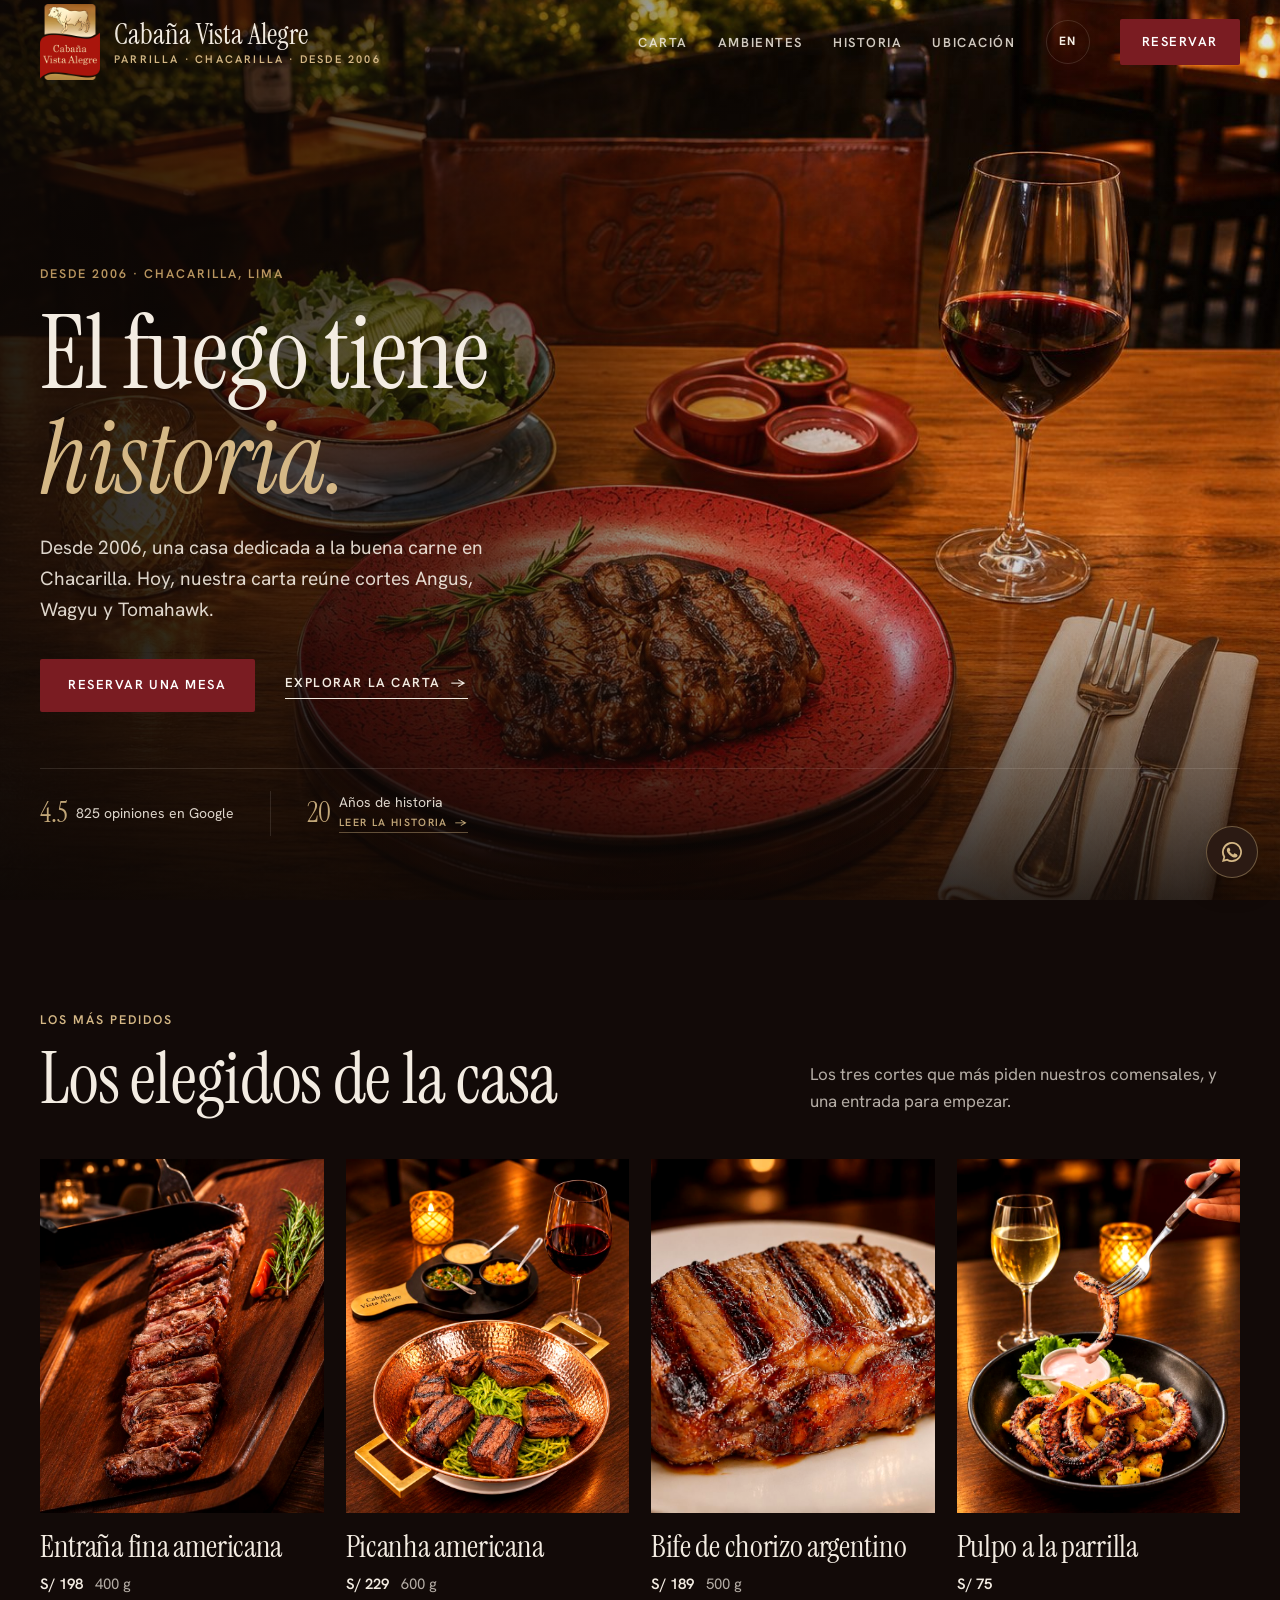
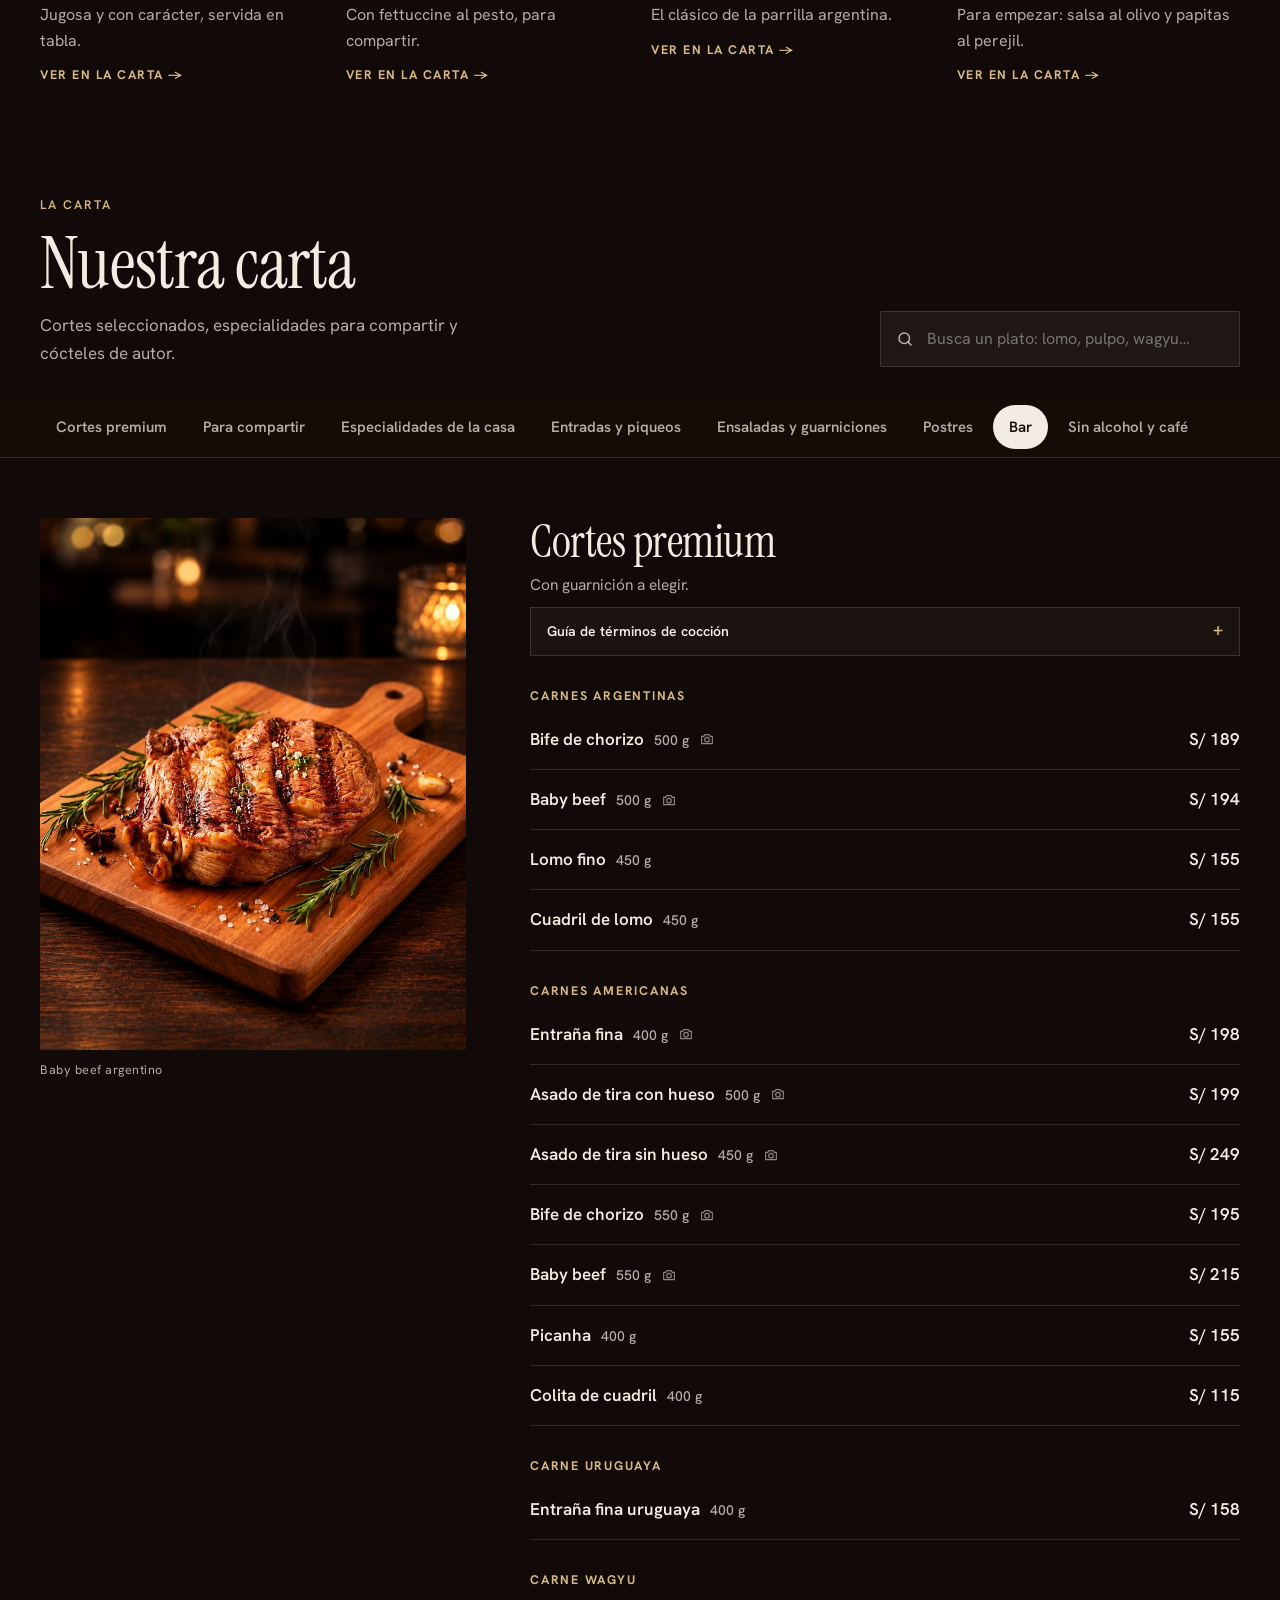
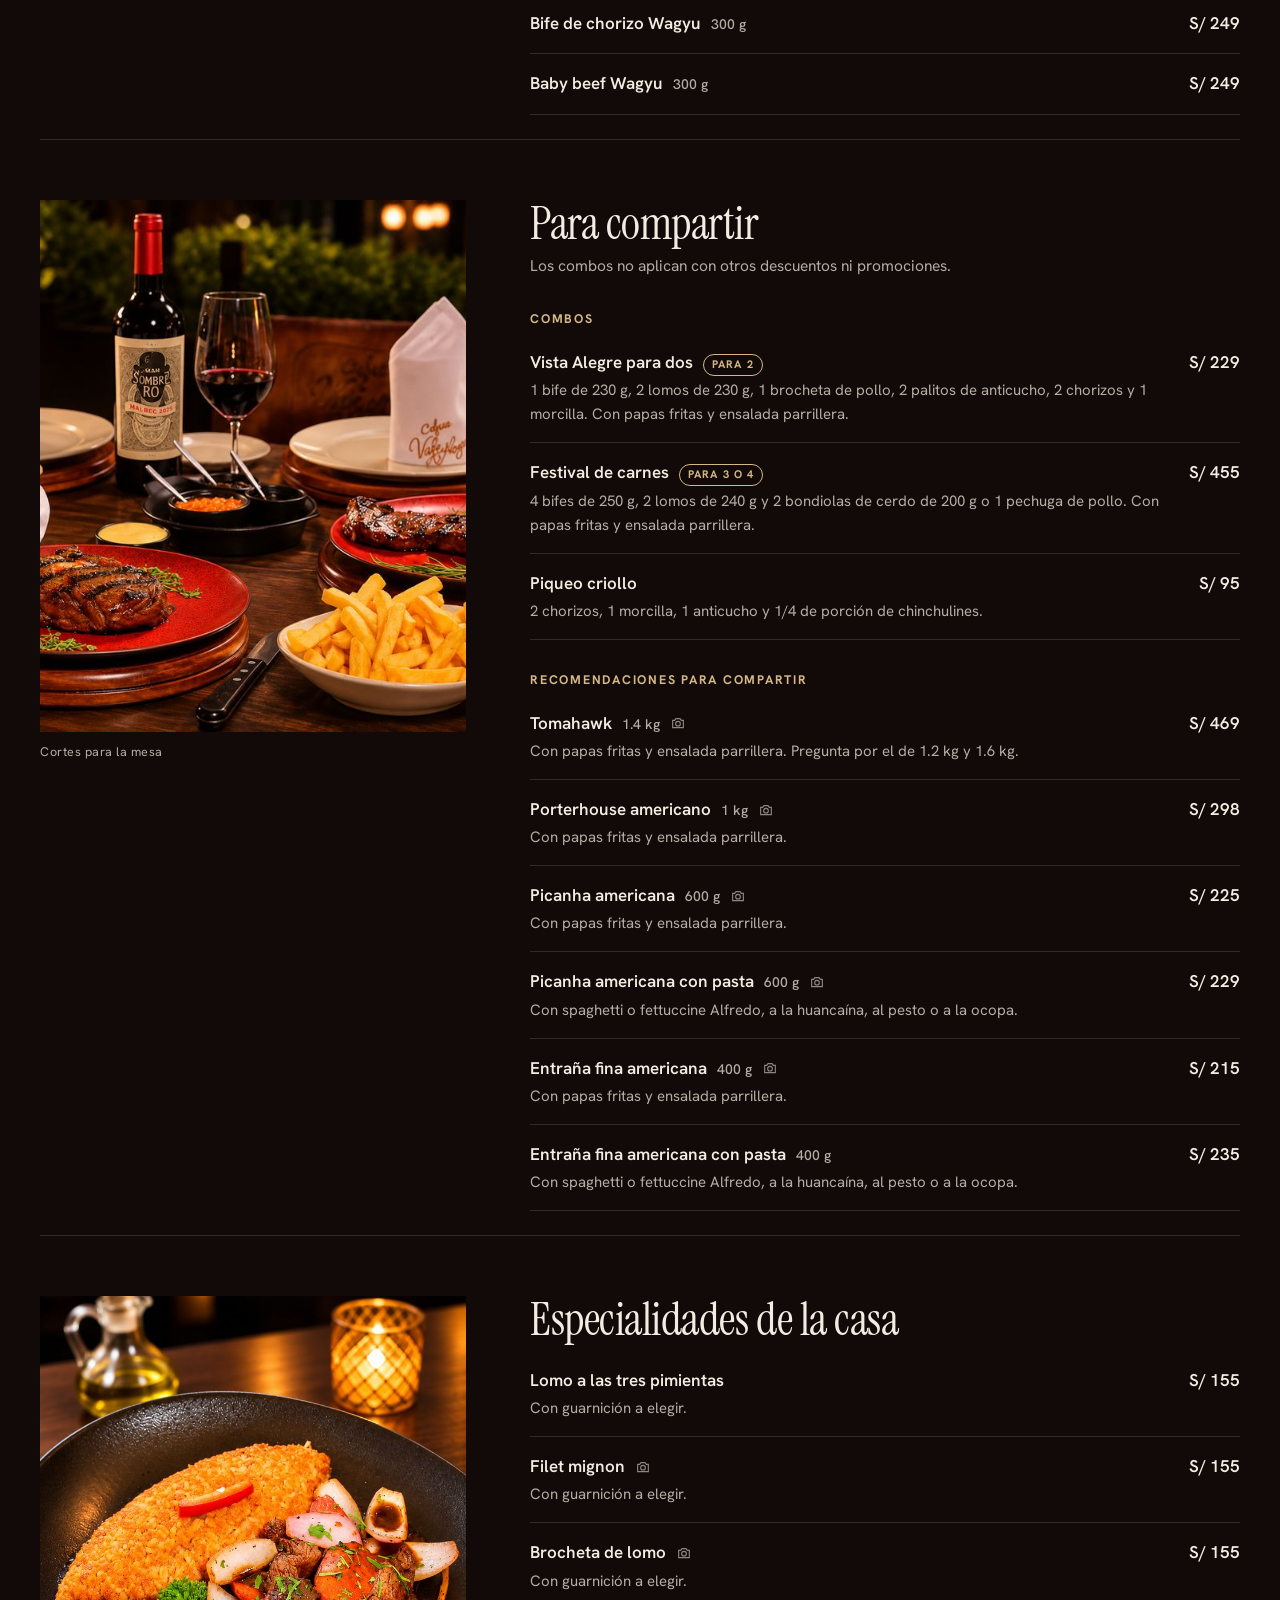
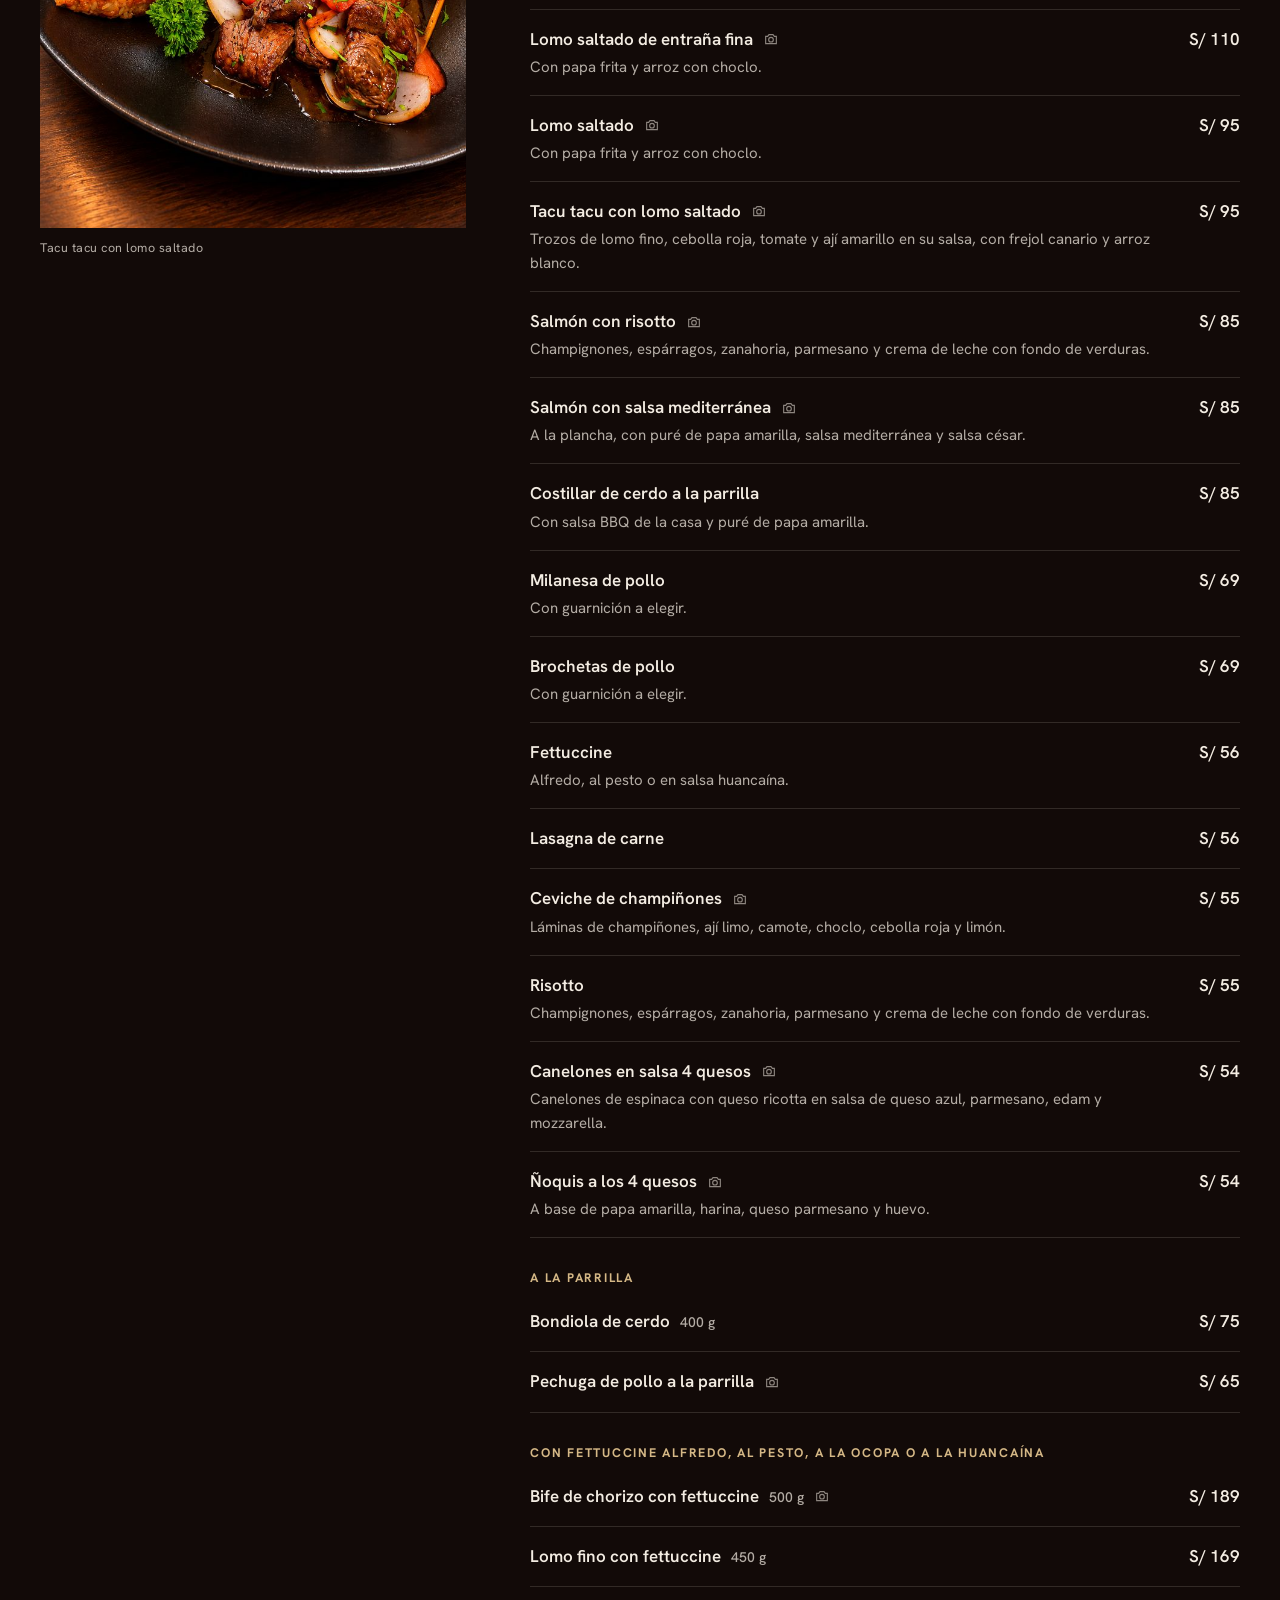
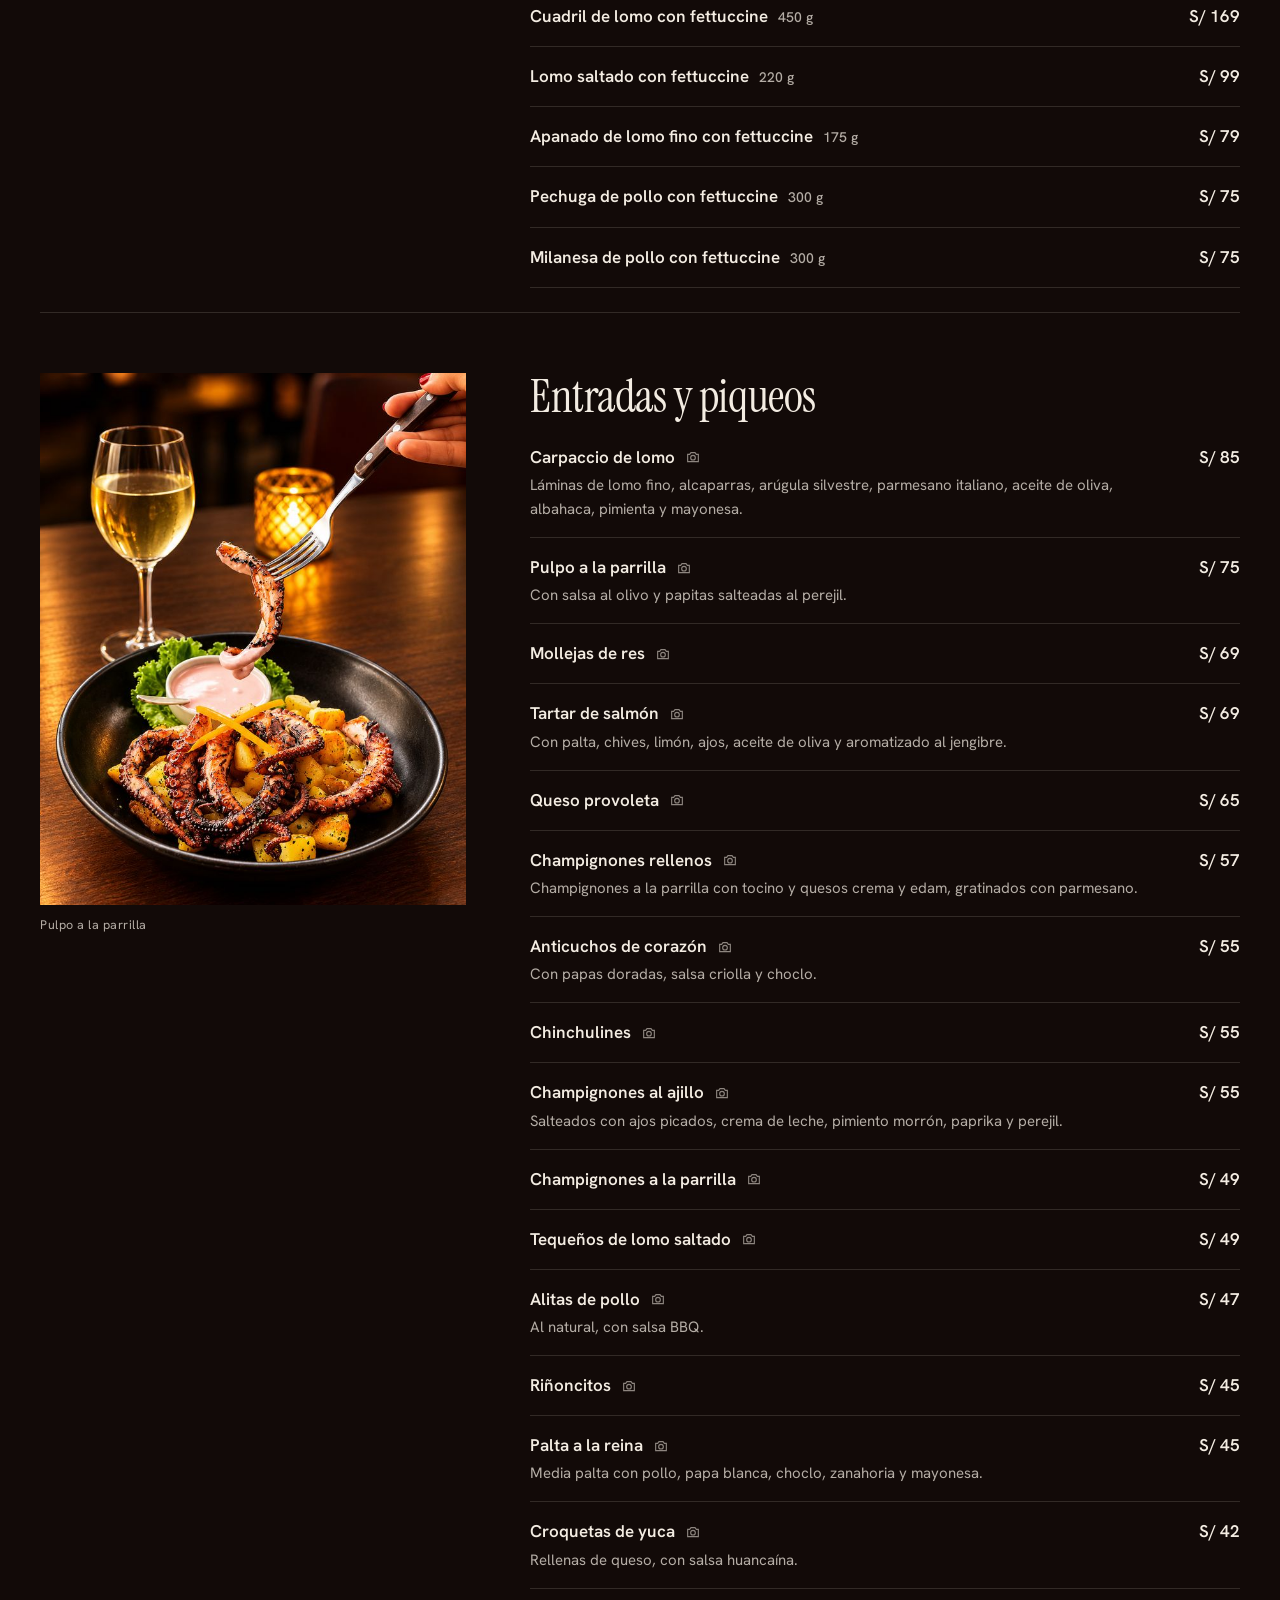
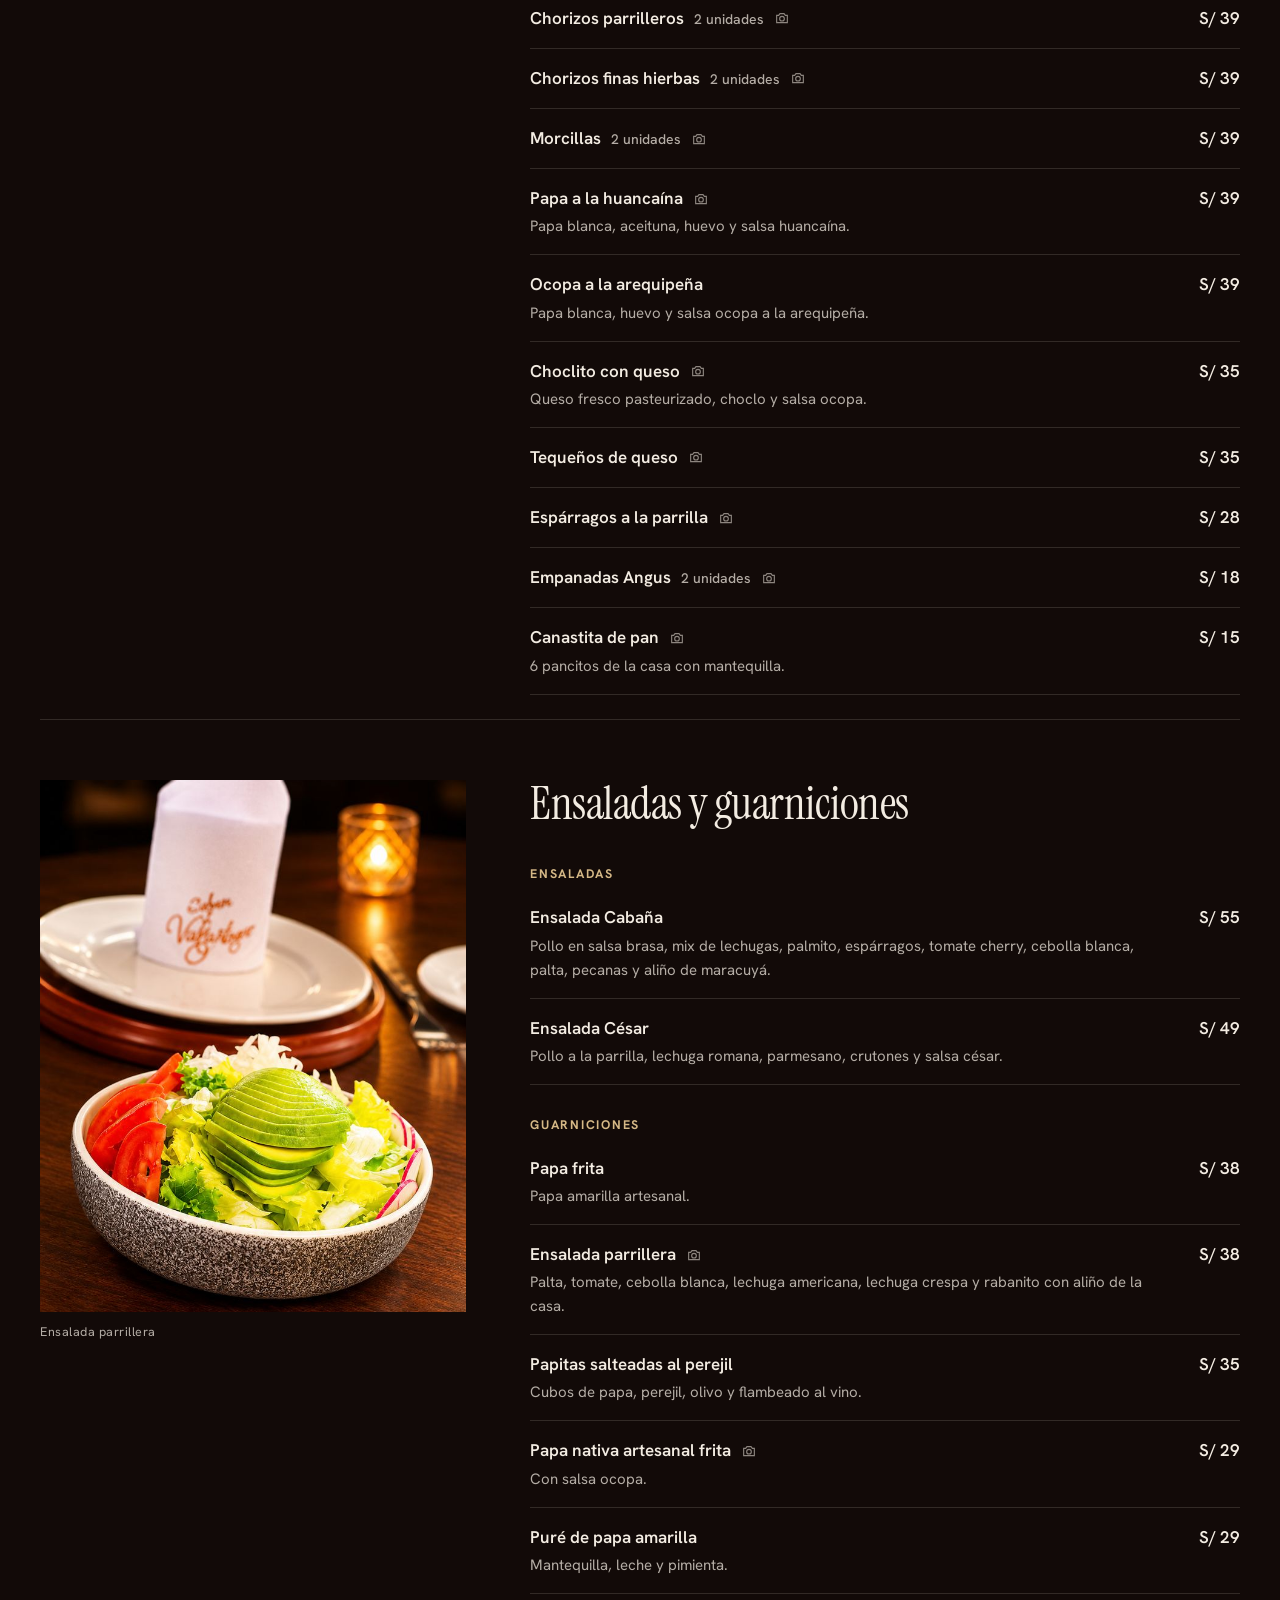
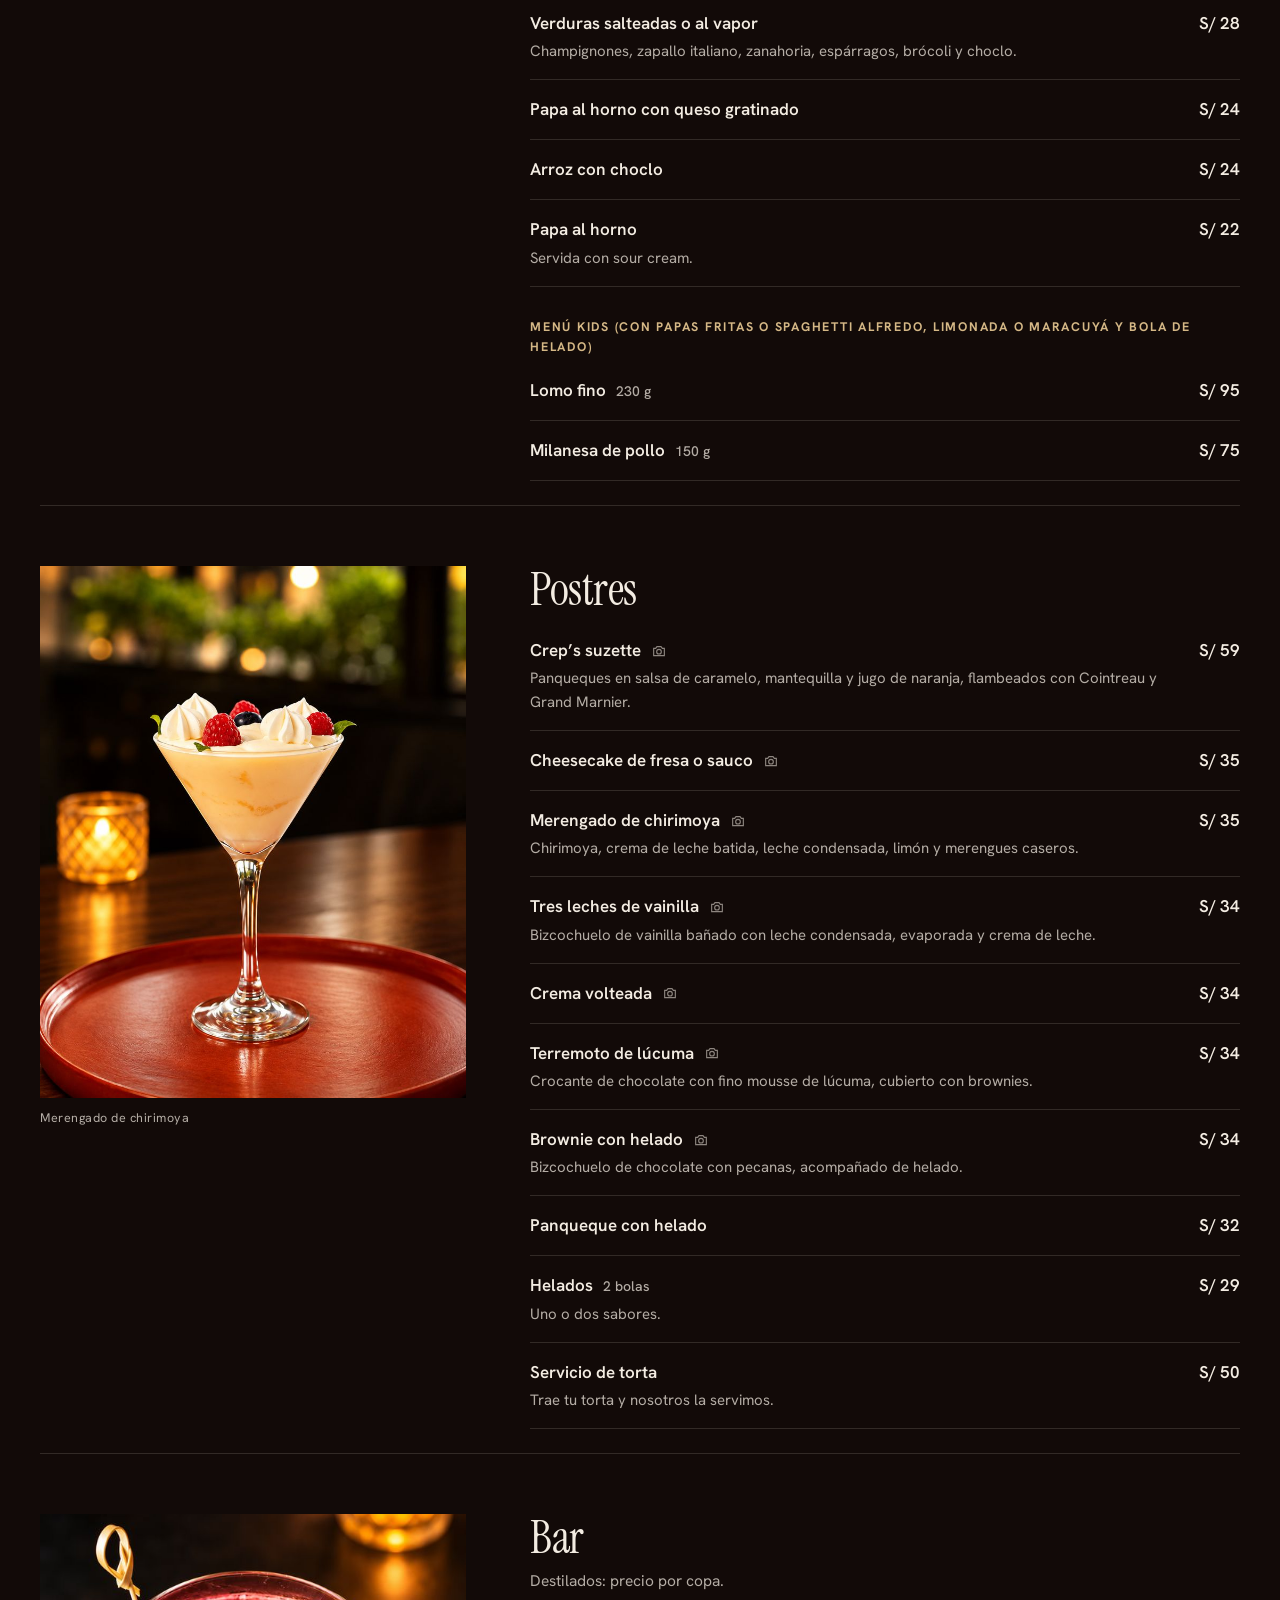
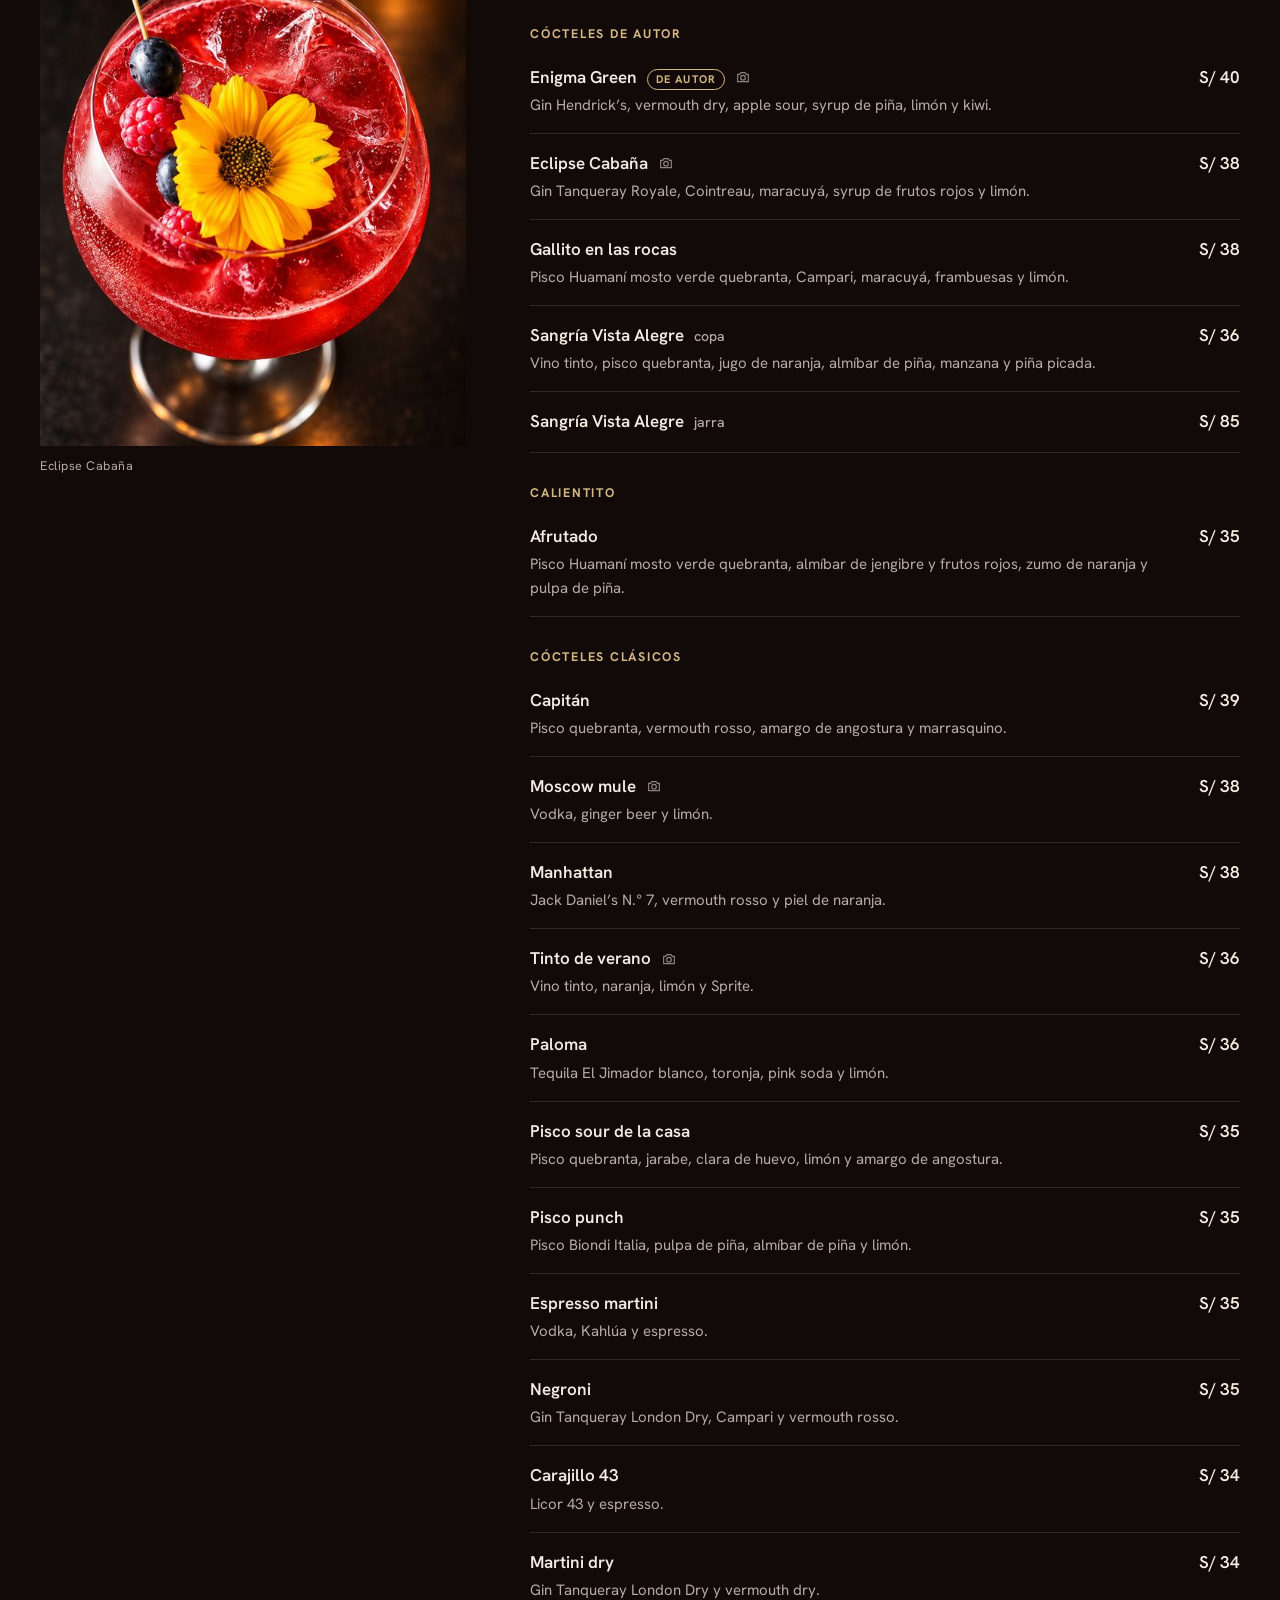
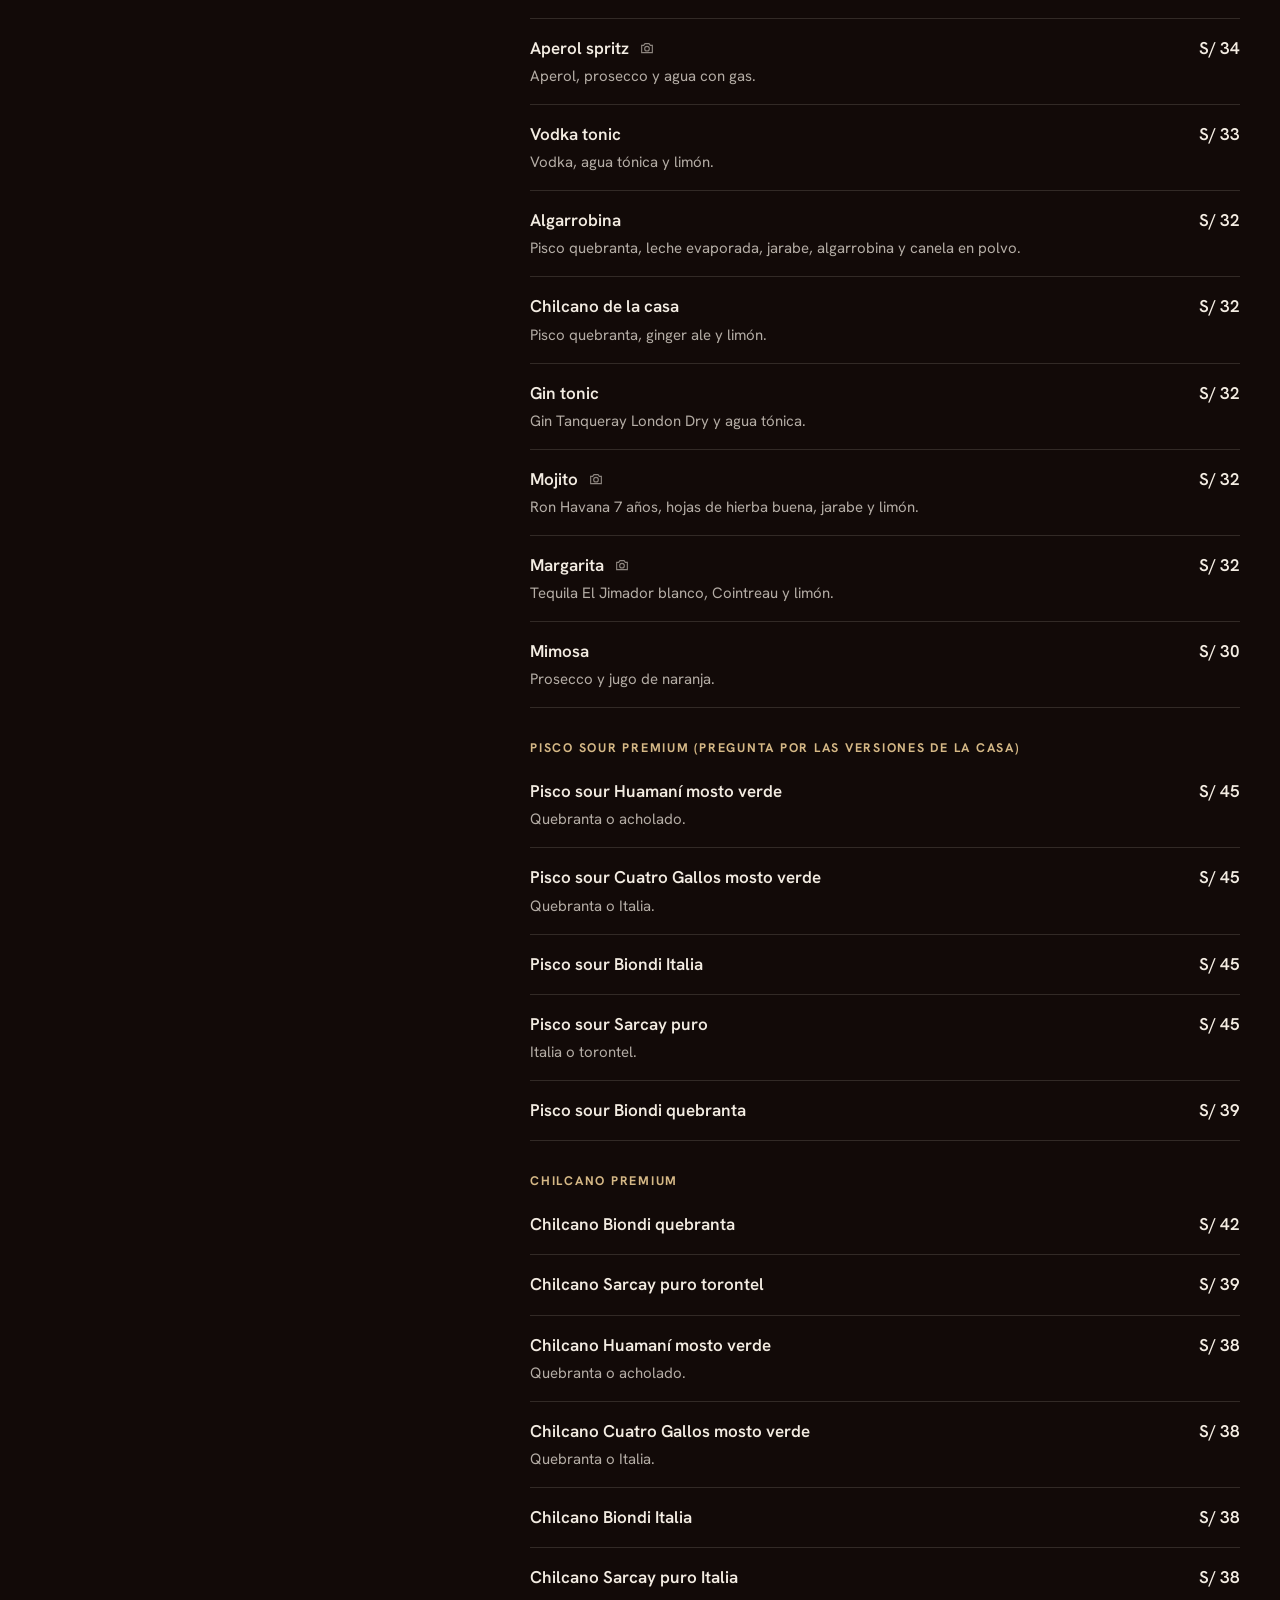
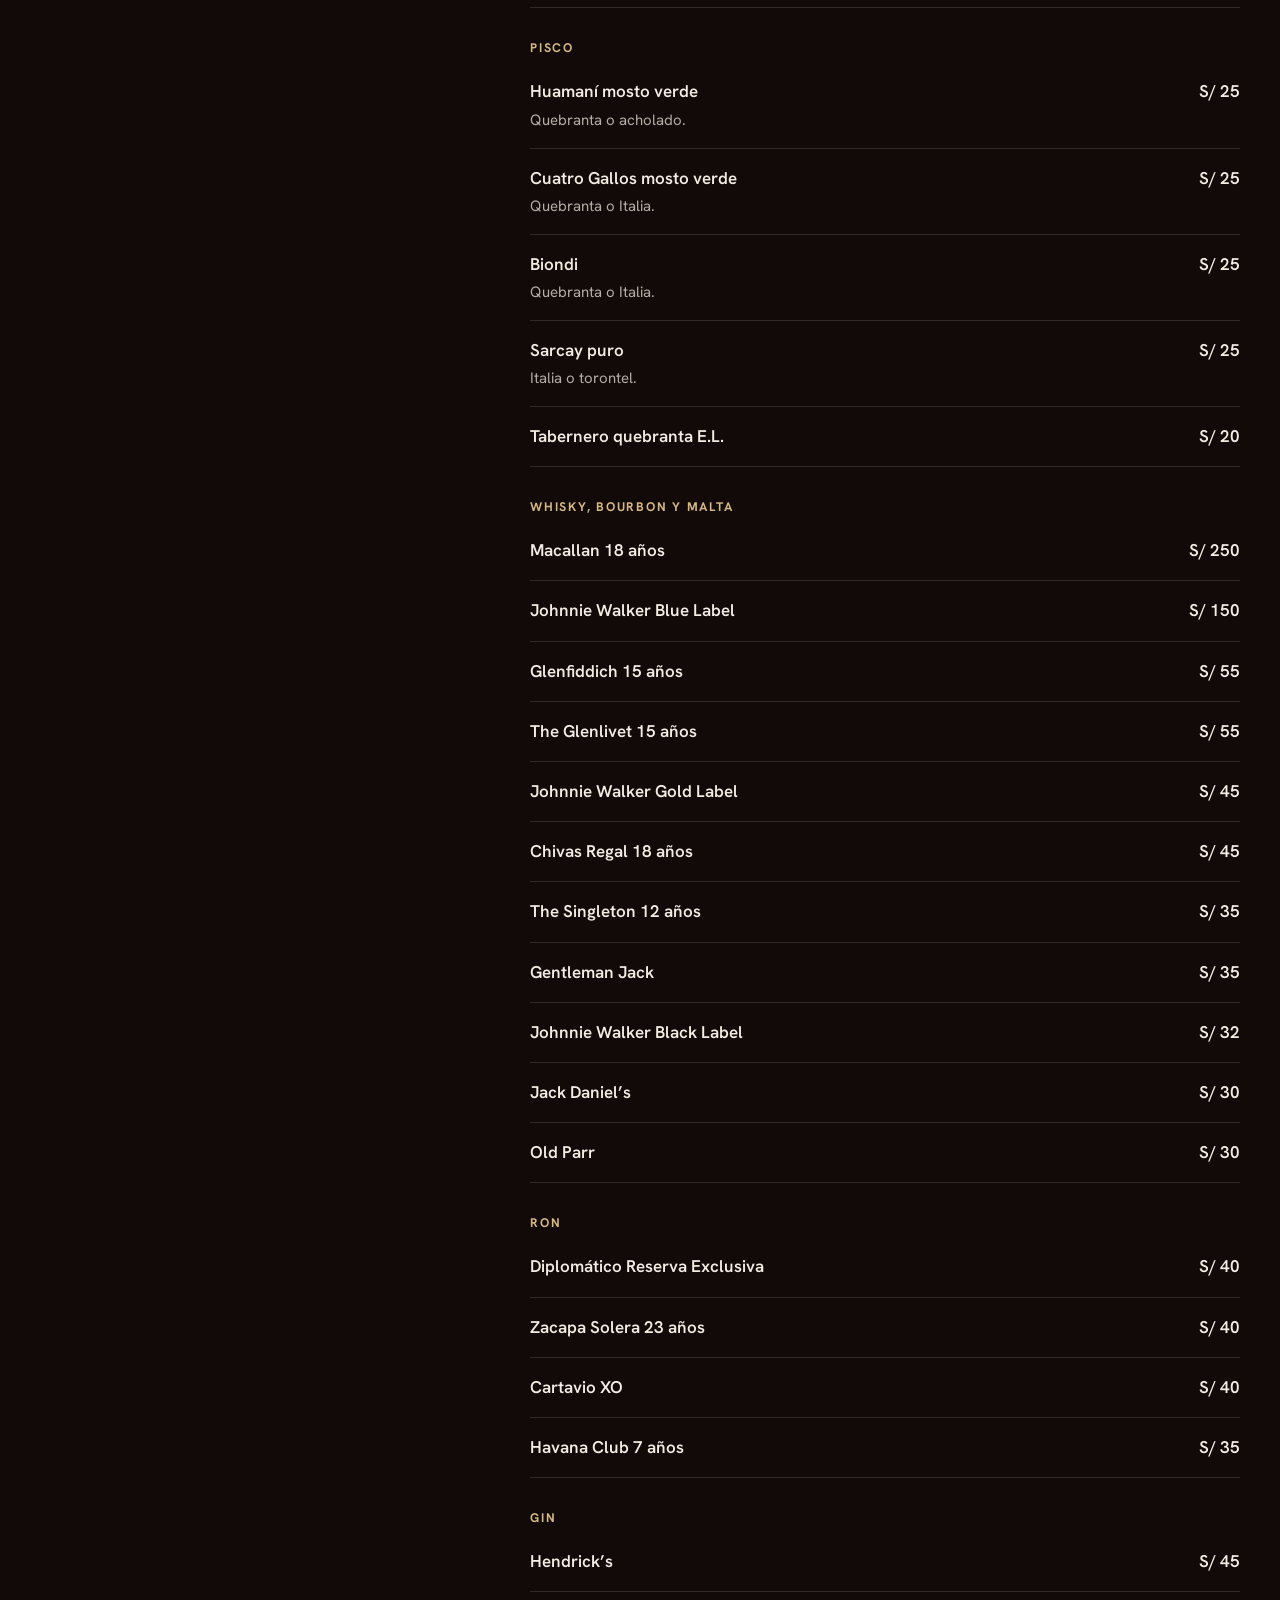
==== index.html @ ba1d9809 "Fachada retocada con IA y más cerca en la sección Historia Co-Authored-By: Claude Opus 5.5 <noreply@" ====
<!doctype html>
<html lang="es">
<head>
<meta charset="utf-8">
<meta name="viewport" content="width=device-width, initial-scale=1, viewport-fit=cover">
<title>Cabaña Vista Alegre · Parrilla en Chacarilla, Surco · Desde 2006</title>
<meta name="description" content="Parrilla en Chacarilla, Surco, desde 2006. Cortes argentinos, americanos, uruguayos, Wagyu y Tomahawk. Carta completa con precios y reservas en línea.">
<link rel="canonical" href="https://fcoli3007.github.io/cabana-vista-alegre/">
<meta property="og:type" content="restaurant">
<meta property="og:title" content="Cabaña Vista Alegre · El fuego tiene historia">
<meta property="og:description" content="Parrilla en Chacarilla desde 2006. Carta con precios y reservas en línea.">
<meta property="og:image" content="https://fcoli3007.github.io/cabana-vista-alegre/og.jpg">
<meta property="og:locale" content="es_PE">
<meta name="twitter:card" content="summary_large_image">
<meta name="theme-color" content="#120A08">
<link rel="icon" href="logo.png">
<link rel="preload" as="image" href="fotos/local-fachada.jpg">
<link rel="preload" as="image" href="fotos/local-salon.jpg">
<link rel="preload" as="image" href="mesa.jpg">
<link rel="preconnect" href="https://fonts.googleapis.com">
<link rel="preconnect" href="https://fonts.gstatic.com" crossorigin>
<link href="https://fonts.googleapis.com/css2?family=Instrument+Serif:ital@0;1&family=Hanken+Grotesk:wght@400;500;600;700&display=swap" rel="stylesheet">
<script type="application/ld+json">
{
  "@context": "https://schema.org",
  "@type": "Restaurant",
  "name": "Cabaña Vista Alegre",
  "image": "https://fcoli3007.github.io/cabana-vista-alegre/og.jpg",
  "url": "https://fcoli3007.github.io/cabana-vista-alegre/",
  "telephone": "+51 944 467 705",
  "email": "reservas@restaurante-vistaalegre.com",
  "servesCuisine": ["Parrilla", "Carnes", "Steakhouse"],
  "priceRange": "S/ 60 – S/ 300",
  "foundingDate": "2006",
  "acceptsReservations": "True",
  "hasMenu": "https://fcoli3007.github.io/cabana-vista-alegre/#carta",
  "address": { "@type": "PostalAddress", "streetAddress": "Calle Punta Pejerrey 190", "addressLocality": "Santiago de Surco", "addressRegion": "Lima", "postalCode": "15038", "addressCountry": "PE" },
  "geo": { "@type": "GeoCoordinates", "latitude": -12.1133506, "longitude": -76.9931569 },
  "openingHoursSpecification": [
    { "@type": "OpeningHoursSpecification", "dayOfWeek": ["Monday","Tuesday","Wednesday","Thursday","Friday","Saturday"], "opens": "12:00", "closes": "23:59" },
    { "@type": "OpeningHoursSpecification", "dayOfWeek": "Sunday", "opens": "12:00", "closes": "23:00" }
  ],
  "sameAs": ["https://www.instagram.com/cabanavistaalegre/", "https://www.facebook.com/restaurantecabanavistaalegre", "https://www.tiktok.com/@cabanavistaalegre"]
}
</script>
<style>
:root{
  --noche:#120A08; --madera:#1E120D; --madera2:#2B1A13; --crema:#F3ECE2; --papel:#FAF7F2; --hueso:#EFE8DD;
  --vino:#7A1C22; --vino2:#912730; --oro:#B8955F; --oro2:#D5B886;
  --tinta:#241813; --suave:#6B5B51; --linea:rgba(36,24,19,.12); --linea-o:rgba(243,236,226,.14);
  --serif:"Instrument Serif",Georgia,serif;
  --ease:cubic-bezier(.2,.7,.2,1);
  --barra:0px;
}
*{box-sizing:border-box;margin:0;padding:0}
html{-webkit-text-size-adjust:100%;scroll-behavior:smooth;scroll-padding-top:120px}
body{font-family:"Hanken Grotesk",system-ui,sans-serif;font-size:16px;background:var(--noche);color:var(--crema);line-height:1.6;overflow-x:hidden}
/* fondo de toda la página: café casi negro arriba y caramelo abajo, como la carta impresa (se queda fijo al bajar) */
body::before{content:"";position:fixed;inset:0;z-index:-1;background:linear-gradient(180deg,#170c07 0%,#25160b 28%,#3d2711 58%,#6b4a24 100%);pointer-events:none}
img{display:block;max-width:100%}
a{color:inherit}
button,input,select,textarea{font:inherit;color:inherit}
button{cursor:pointer}
.wrap{width:min(1200px,100% - 40px);margin-inline:auto}
h1,h2,h3{font-family:var(--serif);font-weight:400;line-height:1.02;letter-spacing:-.01em}
.kicker{display:block;font-size:12.5px;font-weight:600;letter-spacing:.16em;text-transform:uppercase;color:var(--oro)}
.btn{display:inline-flex;align-items:center;justify-content:center;gap:10px;border:0;border-radius:2px;padding:16px 28px;font-size:13px;font-weight:600;letter-spacing:.12em;text-transform:uppercase;text-decoration:none;white-space:nowrap;transition:background .25s,color .25s,transform .16s var(--ease)}
.btn:active{transform:scale(.98)}
.btn-vino{background:var(--vino);color:#fff}
.btn-claro{background:var(--crema);color:var(--tinta)}
.enlace{display:inline-flex;align-items:center;gap:10px;font-size:13px;font-weight:600;letter-spacing:.12em;text-transform:uppercase;text-decoration:none;border-bottom:1px solid currentColor;padding-bottom:4px}
.enlace span{transition:transform .25s var(--ease)}
@media (hover:hover) and (pointer:fine){
  .btn-vino:hover{background:var(--vino2)}
  .btn-claro:hover{background:#fff}
  .enlace:hover span{transform:translateX(4px)}
}
:focus-visible{outline:2px solid var(--oro);outline-offset:3px}
.claro :focus-visible,.res-card :focus-visible{outline-color:var(--vino)}
/* área táctil cómoda (44 px) sin cambiar el aspecto de los enlaces de texto */
.enlace,.redes a,.vis-grid dd a,.credit a{position:relative}
.enlace::before,.redes a::before,.vis-grid dd a::before{content:"";position:absolute;inset:-12px -6px}
.sr{position:absolute;width:1px;height:1px;overflow:hidden;clip:rect(0 0 0 0);white-space:nowrap}

/* ===== intro automática (pantalla de carga) ===== */
.intro{position:fixed;inset:0;z-index:100;background:#0c0705;overflow:hidden;transition:opacity .7s ease,visibility .7s}
.intro.fuera{opacity:0;visibility:hidden}
.intro.rapida{transition:none}
.intro .capa{position:absolute;inset:0;will-change:transform,opacity}
.intro .capa img{width:100%;height:100%;object-fit:cover}
#i-fachada img{object-position:62% 55%}
#i-salon,#i-mesa{opacity:0}
.intro::after{content:"";position:absolute;inset:0;background:radial-gradient(ellipse at center,rgba(12,7,5,0) 40%,rgba(12,7,5,.65) 100%);pointer-events:none}
.intro-logo{position:absolute;z-index:2;left:50%;top:50%;width:min(190px,44vw);transform:translate(-50%,-50%) scale(.9);opacity:0;filter:drop-shadow(0 24px 40px rgba(0,0,0,.6))}
.intro-frase{position:absolute;z-index:2;left:0;right:0;bottom:15vh;text-align:center;font-family:var(--serif);font-size:clamp(24px,3.2vw,40px);font-style:italic;opacity:0;text-shadow:0 2px 20px rgba(0,0,0,.7);padding:0 20px}
.intro-barra{position:absolute;z-index:2;left:50%;bottom:8vh;width:min(220px,50vw);height:2px;transform:translateX(-50%);background:rgba(243,236,226,.2);overflow:hidden}
.intro-barra i{display:block;height:100%;width:100%;background:var(--oro);transform-origin:left;transform:scaleX(0)}
.saltar{position:absolute;z-index:3;right:20px;top:20px;border:0;background:rgba(12,7,5,.45);backdrop-filter:blur(8px);-webkit-backdrop-filter:blur(8px);border-radius:999px;padding:10px 18px;font-size:12px;font-weight:600;letter-spacing:.14em;text-transform:uppercase;color:var(--crema)}

/* ===== header ===== */
header{position:fixed;inset:0 0 auto;z-index:50;transition:background .35s,border-color .35s;border-bottom:1px solid transparent}
header.solido{background:rgba(18,10,8,.94);backdrop-filter:blur(12px);-webkit-backdrop-filter:blur(12px);border-color:var(--linea-o)}
.nav{display:flex;align-items:center;gap:30px;height:84px;transition:height .3s var(--ease)}
header.solido .nav{height:64px}
header.solido .marca img{width:46px}
.marca img{transition:width .3s var(--ease)}
.marca{display:flex;align-items:center;gap:14px;text-decoration:none;margin-right:auto}
.marca img{width:60px;height:auto;filter:drop-shadow(0 6px 14px rgba(0,0,0,.45))}
.marca span{font-family:var(--serif);font-size:29px;line-height:1}
.marca small{display:block;font-family:"Hanken Grotesk",sans-serif;font-size:11px;font-weight:600;letter-spacing:.2em;text-transform:uppercase;color:var(--oro2);margin-top:5px}
.nav ul{display:flex;gap:30px;list-style:none}
.nav ul a{text-decoration:none;font-size:13px;font-weight:600;letter-spacing:.12em;text-transform:uppercase;opacity:.85}
.nav ul a:hover{opacity:1}
.idioma{border:1px solid var(--linea-o);background:transparent;border-radius:999px;min-width:44px;height:44px;flex:none;padding:0 10px;font-size:12px;font-weight:700;letter-spacing:.1em;color:var(--crema)}
.idioma:hover{border-color:var(--oro)}
.nav .btn{padding:13px 22px}
.hamb{display:none;width:44px;height:44px;border:1px solid var(--linea-o);background:transparent;border-radius:999px;place-items:center}
.hamb i,.hamb i::before,.hamb i::after{display:block;width:18px;height:1.5px;background:var(--crema);position:relative;transition:transform .3s var(--ease),background .2s}
.hamb i::before,.hamb i::after{content:"";position:absolute;left:0}
.hamb i::before{top:-6px}.hamb i::after{top:6px}
.menu-abierto .hamb i{background:transparent}
.menu-abierto .hamb i::before{transform:translateY(6px) rotate(45deg)}
.menu-abierto .hamb i::after{transform:translateY(-6px) rotate(-45deg)}
.menu-movil{position:fixed;inset:0;z-index:49;background:var(--noche);padding:110px 24px 40px;display:flex;flex-direction:column;gap:6px;opacity:0;visibility:hidden;transition:opacity .3s,visibility .3s}
.menu-abierto .menu-movil{opacity:1;visibility:visible}
.menu-movil a{font-family:var(--serif);font-size:40px;line-height:1.25;text-decoration:none}
.menu-movil .btn{margin-top:26px;font-family:"Hanken Grotesk",sans-serif;font-size:13px}
.menu-movil p{margin-top:auto;font-size:14px;opacity:.7}

/* ===== portada ===== */
.portada{position:relative;min-height:100svh;display:flex;align-items:flex-end;overflow:hidden}
.portada>img{position:absolute;inset:0;width:100%;height:100%;object-fit:cover;object-position:62% 82%;transform:scale(1.04);animation:respira 16s ease-in-out infinite alternate}
@keyframes respira{to{transform:scale(1.1)}}
.portada::after{content:"";position:absolute;inset:0;background:linear-gradient(90deg,rgba(12,7,5,.9) 0%,rgba(12,7,5,.62) 38%,rgba(12,7,5,.1) 70%),linear-gradient(0deg,rgba(12,7,5,.85) 0%,rgba(12,7,5,0) 40%)}
.portada .wrap{position:relative;z-index:1;padding:150px 0 64px}
.portada h1{font-size:clamp(56px,min(8vw,15vh),124px);max-width:12ch;margin:18px 0 22px}
.portada h1 em{color:var(--oro2)}
.portada .lead{font-size:clamp(17px,1.5vw,20px);max-width:470px;opacity:.9}
.acciones{display:flex;flex-wrap:wrap;align-items:center;gap:18px 30px;margin-top:34px}
.prueba{display:grid;grid-template-columns:auto auto;justify-content:start;margin-top:56px;padding-top:22px;border-top:1px solid var(--linea-o);font-size:14px;opacity:.9}
.prueba b{font-family:var(--serif);font-size:28px;font-weight:400;color:var(--oro2);margin-right:8px;vertical-align:-3px}
.prueba a{text-decoration:none}
.prueba > a:not(.chip-his):hover span{text-decoration:underline;text-underline-offset:3px}
.prueba > a{display:flex;align-items:center;color:inherit}
.prueba > a:first-child{padding-right:clamp(18px,3vw,36px)}
.prueba .chip-his{padding-left:clamp(18px,3vw,36px);border-left:1px solid var(--linea-o)}
.chip-his .chip-t{display:flex;flex-direction:column;align-items:flex-start;gap:5px;line-height:1.2}
.chip-his small{display:inline-flex;align-items:center;gap:7px;white-space:nowrap;font-size:10.5px;font-weight:600;letter-spacing:.13em;text-transform:uppercase;color:var(--oro2);padding-bottom:3px;border-bottom:1px solid rgba(213,184,134,.45);transition:border-color .25s,color .25s}
.chip-his small i{font-style:normal;display:inline-block;transition:transform .25s}
.chip-his:hover small{color:#F3ECE2;border-color:#F3ECE2}
.chip-his:hover small i{transform:translateX(4px)}
@media (prefers-reduced-motion:reduce){.chip-his small,.chip-his small i{transition:none}}

/* ===== secciones claras ===== */
.claro{--tinta:#F3ECE2;--papel:#1d120b;--suave:rgba(243,236,226,.72);--linea:rgba(243,236,226,.14);--vino:#D5B886;--hueso:#2B1A13;background:transparent;color:var(--tinta)}
.claro .kicker{color:var(--oro2)}
.cab{display:flex;flex-wrap:wrap;align-items:flex-end;justify-content:space-between;gap:20px 40px;margin-bottom:44px}
.cab h2{font-size:clamp(44px,5.6vw,80px);margin-top:12px}
.cab p{max-width:430px;font-size:17px;color:var(--suave)}
.oscuro .cab p{color:rgba(243,236,226,.75)}

/* ===== insignias ===== */
.insignias{padding:110px 0 40px} /* abajo poco: la carta sigue sobre el mismo fondo café */
.ins-grid{display:grid;grid-template-columns:repeat(4,1fr);gap:22px}
.ins{text-decoration:none;display:flex;flex-direction:column}
.ins figure{aspect-ratio:4/5;overflow:hidden;background:var(--hueso)}
.ins img{width:100%;height:100%;object-fit:cover;transition:transform 1.2s var(--ease);filter:saturate(1.04) contrast(1.04)}
@media (hover:hover){.ins:hover img{transform:scale(1.05)}}
.ins h3{font-size:31px;margin-top:18px;line-height:1.05}
.ins .meta{display:flex;gap:12px;align-items:baseline;margin-top:8px;font-size:15px;color:var(--suave)}
.ins .meta b{color:var(--tinta);font-weight:600}
.ins small{font-size:13px;color:var(--suave);font-weight:600;letter-spacing:.06em}
.ins p{font-size:16px;color:var(--suave);margin-top:6px}
.ins .ver{margin-top:12px;font-size:12.5px;font-weight:700;letter-spacing:.12em;text-transform:uppercase;color:var(--vino)}
.plato.brilla{animation:brilla 2.2s ease}
@keyframes brilla{0%,45%{background:rgba(184,149,95,.24);box-shadow:0 0 0 10px rgba(184,149,95,.24)}100%{background:transparent;box-shadow:0 0 0 10px rgba(184,149,95,0)}}

/* ===== historia ===== */
.historia{padding:120px 0}
.historia .his-txt p+p{margin-top:14px}
.historia .cita cite{opacity:.85}
.his-grid{display:grid;grid-template-columns:1fr 1fr;gap:72px;align-items:center}
.his-foto{position:relative;aspect-ratio:4/5;overflow:hidden}
.his-foto img{width:100%;height:100%;object-fit:cover;object-position:60% 50%}
.his-grid{align-items:start}
.his-foto{position:sticky;top:100px}
.historia h2{font-size:clamp(44px,5.4vw,78px);margin:14px 0 22px}
.historia h2 em{color:var(--oro2)}
.historia p{font-size:17px;opacity:.85;max-width:520px}
.linea-t{list-style:none;margin:38px 0;display:grid;gap:0}
.linea-t li{display:grid;grid-template-columns:92px 1fr;gap:20px;padding:18px 0;border-top:1px solid var(--linea-o)}
.linea-t b{font-family:var(--serif);font-size:30px;font-weight:400;color:var(--oro2);line-height:1}
.linea-t span{font-size:15.5px;opacity:.85}
.cita{border-left:2px solid var(--oro);padding-left:22px;margin-top:8px}
.cita q{font-family:var(--serif);font-size:26px;line-height:1.25;quotes:"“" "”"}
.cita cite{display:block;margin-top:10px;font-style:normal;font-size:13px;letter-spacing:.06em;opacity:.7}

/* ===== carta ===== */
.carta{padding:70px 0 100px}
.buscar{position:relative;width:min(360px,100%)}
.buscar input{width:100%;border:1px solid var(--linea);background:rgba(243,236,226,.06);color:var(--tinta);border-radius:2px;padding:14px 18px 14px 46px;font-size:16px}
.buscar svg{position:absolute;left:16px;top:50%;width:18px;height:18px;transform:translateY(-50%);color:var(--suave)}
.tabs{position:sticky;top:64px;z-index:20;background:rgba(23,12,7,.94);backdrop-filter:blur(10px);-webkit-backdrop-filter:blur(10px);border-bottom:1px solid var(--linea)}
.tabs-in{position:relative}
.tabs-in::before,.tabs-in::after{content:"";position:absolute;top:0;bottom:0;width:56px;pointer-events:none;z-index:1;opacity:0;transition:opacity .25s}
.tabs-in::before{left:0;background:linear-gradient(90deg,#170c07,rgba(23,12,7,0))}
.tabs-in::after{right:0;background:linear-gradient(270deg,#170c07,rgba(23,12,7,0))}
.tabs-in.izq::before,.tabs-in.der::after{opacity:1}
#tabs{display:flex;gap:4px;overflow-x:auto;scrollbar-width:none;padding:8px 0}
#tabs::-webkit-scrollbar{display:none}
.tab{flex:none;display:inline-flex;align-items:center;min-height:44px;border:0;background:none;border-radius:999px;padding:0 16px;font-size:15px;font-weight:600;color:var(--suave);text-decoration:none;white-space:nowrap;scroll-snap-align:center;transition:background .25s,color .25s}
.tab:hover{color:var(--tinta)}
.tab.activa{background:var(--tinta);color:var(--papel)}
.tab:focus-visible{outline-offset:-2px}
#tabs{scroll-snap-type:x proximity;overscroll-behavior-x:contain}
.plato .gr{display:none;font-size:12px;font-weight:600;letter-spacing:.06em;color:var(--vino)}
.buscando .plato .gr{display:inline}
.buscando .cat-foto,.buscando .cat .nota{display:none}
.buscando .cat{padding-top:28px;grid-template-columns:1fr}
.cat{display:grid;grid-template-columns:.75fr 1.25fr;gap:64px;padding:60px 0 24px;border-bottom:1px solid var(--linea)}
.cat:last-of-type{border-bottom:0}
.cat>*{min-width:0}
.cat-foto{position:sticky;top:140px;align-self:start;margin:0}
.cat-foto img{display:block;width:100%;aspect-ratio:4/5;max-height:calc(100vh - 200px);object-fit:cover;background:var(--hueso)} /* tope de alto: que el nombre de abajo siempre se vea */
/* nombre del plato de la foto, en letra chica */
.cat-foto figcaption{margin-top:10px;font-size:12.5px;letter-spacing:.04em;color:var(--suave)}
.cat.sinfoto{grid-template-columns:1fr}
.cat.sinfoto .lista{columns:2;column-gap:64px}
.cat.sinfoto .lista>*{break-inside:avoid}
.cat h3.tit{font-size:clamp(36px,3.6vw,52px)}
.cat .nota{font-size:15.5px;color:var(--suave);margin:8px 0 10px;max-width:560px}
.guia{margin:6px 0 14px;border:1px solid var(--linea);background:rgba(243,236,226,.04)}
.guia summary{list-style:none;cursor:pointer;padding:12px 16px;font-size:14px;font-weight:600;display:flex;justify-content:space-between}
.guia summary::-webkit-details-marker{display:none}
.guia summary::after{content:"+";font-size:18px;line-height:1;color:var(--vino)}
.guia[open] summary::after{content:"–"}
.guia ul{list-style:none;padding:0 16px 14px;display:grid;gap:8px}
.guia li{display:grid;grid-template-columns:14px 130px 1fr;gap:10px;align-items:center;font-size:14.5px}
.guia li i{width:12px;height:12px;border-radius:50%;background:var(--c)}
.guia li b{font-weight:600}
.guia li span{color:var(--suave)}
.grupo-t{font-size:12.5px;font-weight:700;letter-spacing:.14em;text-transform:uppercase;color:var(--vino);margin:30px 0 4px}
.plato{display:grid;grid-template-columns:1fr auto;gap:2px 24px;padding:16px 0;border-bottom:1px solid var(--linea)}
.plato h4{font-size:17px;font-weight:600;display:flex;flex-wrap:wrap;align-items:baseline;gap:4px 10px}
.plato h4 small{font-weight:500;font-size:14px;color:var(--suave)}
.plato h4 .tag{font-size:11px;font-weight:700;letter-spacing:.1em;text-transform:uppercase;color:var(--vino);border:1px solid currentColor;border-radius:999px;padding:1px 8px}
.plato p{grid-column:1;font-size:15px;color:var(--suave)}
.plato b{grid-row:1;grid-column:2;font-size:17px;font-weight:600;white-space:nowrap;font-variant-numeric:tabular-nums}
.plato.oculto{display:none}
/* plato con foto: se puede tocar; un iconito de cámara avisa que tiene foto */
.plato.confoto{cursor:pointer;transition:background .25s}
.plato.confoto h4::after{content:"";width:16px;height:16px;align-self:center;opacity:.55;background:currentColor;-webkit-mask:var(--cam) center/contain no-repeat;mask:var(--cam) center/contain no-repeat;--cam:url("data:image/svg+xml,%3Csvg xmlns='http://www.w3.org/2000/svg' viewBox='0 0 24 24' fill='none' stroke='black' stroke-width='1.7'%3E%3Cpath d='M4 8h3l2-2.5h6L17 8h3v11H4z'/%3E%3Ccircle cx='12' cy='13' r='3.5'/%3E%3C/svg%3E")}
@media (hover:hover){.plato.confoto:hover{background:rgba(243,236,226,.05)}.plato.confoto:hover h4::after{opacity:1}}
.plato.confoto:focus-visible{outline-offset:2px}
/* visor de foto de un plato */
.visor{border:0;padding:0;background:transparent;max-width:min(92vw,820px);max-height:92vh;margin:auto;color:var(--crema);overflow:hidden}
.visor::backdrop{background:rgba(12,7,5,.86);backdrop-filter:blur(4px)}
.visor img{width:100%;max-height:74vh;object-fit:contain;background:#0c0705}
.visor figcaption{display:flex;justify-content:space-between;gap:16px;padding:14px 2px 0;font-family:var(--serif);font-size:26px;line-height:1.15}
.visor figcaption b{font-family:"Hanken Grotesk",sans-serif;font-size:17px;font-weight:600;white-space:nowrap;color:var(--oro2)}
.visor .cerrar{position:absolute;top:10px;right:10px;width:44px;height:44px;border:0;border-radius:999px;background:rgba(12,7,5,.6);color:var(--crema);font-size:24px;line-height:1}
.sin-res{display:none;padding:40px 0;text-align:center;color:var(--suave)}
.carta-pie{display:flex;flex-wrap:wrap;justify-content:space-between;gap:12px;margin-top:30px;font-size:14px;color:var(--suave)}

/* ===== ambientes y momentos ===== */
.ambientes{padding:120px 0}
.amb-grid{display:grid;grid-template-columns:1.3fr 1fr 1fr;grid-template-rows:300px 300px;gap:16px}
.amb-grid figure{position:relative;overflow:hidden;background:var(--madera)}
.amb-grid figure:first-child{grid-row:span 2}
.amb-grid figure.ancho{grid-column:span 2}
.amb-grid img{width:100%;height:100%;object-fit:cover;transition:transform 1.2s var(--ease)}
@media (hover:hover){.amb-grid figure:hover img{transform:scale(1.04)}}
.amb-grid figure::after{content:"";position:absolute;inset:0;background:linear-gradient(0deg,rgba(12,7,5,.8),rgba(12,7,5,0) 55%)}
.amb-grid figcaption{position:absolute;z-index:1;left:20px;bottom:18px;right:20px;font-size:15px}
.amb-grid figcaption b{display:block;font-family:var(--serif);font-size:30px;font-weight:400}
/* recorrido en video (vertical): video a la izquierda; a la derecha el texto y debajo los 4 momentos en 2×2 */
.recorrido{display:grid;grid-template-columns:minmax(0,340px) 1fr;gap:56px;align-items:center;margin-top:72px}
.recorrido figure{margin:0;position:relative;background:#000;box-shadow:0 40px 70px -40px rgba(0,0,0,.8)}
.recorrido video{display:block;width:100%;aspect-ratio:9/16;object-fit:cover}
.rec-txt h3{font-size:clamp(32px,3.4vw,46px);line-height:1.04;margin-top:12px}
.rec-txt p{max-width:520px;font-size:16.5px;color:rgba(243,236,226,.75);margin-top:12px}
.recorrido .sonido{position:absolute;right:12px;bottom:12px;width:40px;height:40px;border-radius:50%;border:0;background:rgba(12,7,5,.6);color:#F3ECE2;display:grid;place-items:center;cursor:pointer}
.recorrido .sonido svg{width:18px;height:18px}
.momentos{display:grid;grid-template-columns:1fr 1fr;margin-top:32px;border-top:1px solid var(--linea-o)}
.momentos div{padding:22px 28px 22px 0}
.momentos div:nth-child(even){padding:22px 0 22px 28px;border-left:1px solid var(--linea-o)}
.momentos div:nth-child(n+3){border-top:1px solid var(--linea-o)}
.momentos h3{font-size:24px}
.momentos p{font-size:15px;opacity:.78;margin-top:8px}
.momentos a{display:inline-flex;margin-top:14px}
.momentos .dato{display:block;margin-top:10px;font-size:13.5px;color:var(--oro2);opacity:.9}

/* ===== reserva ===== */
.reserva{padding:120px 0;border-top:1px solid var(--linea-o)}
.res-grid{display:grid;grid-template-columns:.8fr 1.2fr;gap:64px;align-items:start}
.res-grid>*{min-width:0}
.res-grid h2{font-size:clamp(44px,5.4vw,76px);margin:14px 0 18px}
.res-grid .txt p{opacity:.85;max-width:400px;font-size:17px}
.res-lista{list-style:none;margin-top:28px;display:grid;gap:14px;font-size:15.5px;opacity:.85}
.res-lista li{display:flex;gap:12px}
.res-lista li::before{content:"";flex:none;width:14px;height:1px;background:var(--oro);margin-top:12px}
.estado-l{display:inline-flex;align-items:center;gap:9px;margin-top:28px;font-size:14px;opacity:.85}
.estado-l i{width:8px;height:8px;border-radius:50%;background:#58B47C}
.estado-l.cerrado i{background:var(--oro)}
.res-card{background:var(--papel);color:var(--tinta);padding:34px;box-shadow:0 40px 70px -40px rgba(0,0,0,.7)}
.paso{margin-bottom:24px}
.paso>.lbl{display:block;font-size:12.5px;font-weight:700;letter-spacing:.14em;text-transform:uppercase;color:var(--suave);margin-bottom:10px}
.contador-p{display:inline-flex;align-items:center;gap:6px;border:1px solid var(--linea);padding:4px;background:#fff}
.contador-p button{width:44px;height:44px;border:0;background:var(--papel);font-size:20px;line-height:1;color:var(--tinta)}
.contador-p button:disabled{opacity:.35;cursor:not-allowed}
.contador-p output{min-width:110px;text-align:center;font-weight:600}
.chips{display:flex;gap:8px;overflow-x:auto;scrollbar-width:none;padding-bottom:2px}
.chips::-webkit-scrollbar{display:none}
.chips input{position:absolute;opacity:0;pointer-events:none;width:1px;height:1px}
.chips label{flex:none;cursor:pointer;min-height:44px;display:flex;flex-direction:column;justify-content:center;border:1px solid var(--linea);background:#fff;padding:10px 15px;text-align:center;font-size:15px;font-weight:600;transition:border-color .2s,background .2s,color .2s}
.chips label small{display:block;font-size:12px;font-weight:600;color:var(--suave);text-transform:capitalize}
.chips input:checked+label{border-color:var(--vino);background:var(--vino);color:#fff}
.chips label.off{opacity:.45;cursor:not-allowed;text-decoration:line-through}
.aviso-hoy{font-size:13.5px;color:var(--suave);margin-top:8px}
.aviso-hoy:empty{display:none}
.chips input:checked+label small{color:rgba(255,255,255,.8)}
.chips input:focus-visible+label{outline:2px solid var(--oro);outline-offset:2px}
.turno{font-size:13px;font-weight:600;color:var(--suave);margin:12px 0 8px}
.turno:first-child{margin-top:0}
.chips.horas{flex-wrap:wrap;overflow:visible}
.chips.horas label{padding:9px 14px}
.fila2{display:grid;grid-template-columns:1fr 1fr;gap:16px}
.campo{display:grid;gap:6px;font-size:12.5px;font-weight:700;letter-spacing:.12em;text-transform:uppercase;color:var(--suave)}
.campo input,.campo select,.campo textarea{font-size:16px;letter-spacing:0;text-transform:none;font-weight:500;color:var(--tinta);padding:13px 14px;border:1px solid var(--linea);border-radius:0;background:#fff;width:100%}
.campo textarea{min-height:76px;resize:vertical}
.campo.full{grid-column:1/-1}
.acepto{display:flex;gap:12px;align-items:flex-start;font-size:14px;color:var(--suave);margin:4px 0 0;padding:6px 0;cursor:pointer}
.acepto input{width:22px;height:22px;margin-top:0;accent-color:var(--vino);flex:none}
.error{color:#A32323;font-size:14.5px;font-weight:600;margin:6px 0}
.error:empty{display:none}
.e-campo{display:block;color:#A32323;font-size:13.5px;font-weight:600;letter-spacing:0;text-transform:none}
.e-campo:empty{display:none}
.campo input[aria-invalid=true],.campo select[aria-invalid=true]{border-color:#A32323;box-shadow:inset 0 0 0 1px #A32323}
#horas[aria-invalid=true] .chips label{border-color:rgba(163,35,35,.55)}
.res-aviso{font-size:14.5px;line-height:1.5;color:var(--tinta);background:var(--hueso);border-left:2px solid var(--oro);padding:10px 14px;margin-bottom:22px}
.sujeto{font-style:normal;font-weight:600;letter-spacing:.04em;text-transform:none;color:var(--vino);font-size:12.5px}
.extra{border:1px solid var(--linea);background:#fff}
.extra summary{list-style:none;cursor:pointer;min-height:48px;padding:12px 16px;display:flex;flex-wrap:wrap;align-items:center;gap:2px 10px;font-size:15px;font-weight:600;position:relative;padding-right:40px}
.extra summary::-webkit-details-marker{display:none}
.extra summary small{font-size:13px;font-weight:500;color:var(--suave)}
.extra summary::after{content:"+";position:absolute;right:16px;top:50%;transform:translateY(-50%);font-size:20px;line-height:1;color:var(--vino)}
.extra[open] summary::after{content:"–"}
.extra-in{padding:4px 16px 18px;display:grid;gap:18px}
.sub-paso .lbl{display:block;font-size:12.5px;font-weight:700;letter-spacing:.14em;text-transform:uppercase;color:var(--suave);margin-bottom:10px}
.res-card .btn{width:100%}
.res-wix h3{font-size:clamp(32px,4vw,42px);line-height:1.05}
.res-wix>p{color:var(--suave);margin:12px 0 22px;font-size:16.5px}
.wix-pasos{list-style:none;counter-reset:p;display:grid;gap:12px;margin:0 0 28px;padding:0}
.wix-pasos li{counter-increment:p;display:flex;align-items:center;gap:14px;font-size:16px}
.wix-pasos li::before{content:counter(p);flex:none;width:32px;height:32px;border-radius:50%;border:1px solid var(--oro);color:var(--vino);display:grid;place-items:center;font-size:14px}
.wix-tel{font-size:14.5px;color:var(--suave);text-align:center;margin-top:14px}
.wix-tel a{color:var(--tinta)}
.res-card .btn[disabled]{opacity:.6;cursor:wait}
.wa-ic{width:18px;height:18px;flex:none}
.nota-envio{font-size:13.5px;color:var(--suave);text-align:center;margin-top:10px}
.resumen{font-size:15px;color:var(--suave);margin:8px 0 14px}
.resumen:empty{display:none}
.resumen b{color:var(--tinta)}
.ok{display:none;text-align:center;padding:30px 10px}
.ok:focus{outline:none}
.ok .check{width:68px;height:68px;margin:0 auto 18px;border-radius:50%;background:#E8F2EA;color:#24784A;display:grid;place-items:center}
.ok .check svg{width:34px;height:34px}
.ok h3{font-size:clamp(32px,6vw,40px)}
.ok p{color:var(--suave);margin:10px auto 22px;max-width:400px}
.ok .btn{display:flex;width:100%;max-width:340px;margin:0 auto 10px;white-space:normal}
.ok #otra{background:transparent;color:var(--tinta);box-shadow:inset 0 0 0 1px var(--linea)}
.res-card.enviada form{display:none}
.res-card.enviada .ok{display:block}

/* ===== visita ===== */
.visita{padding:120px 0 40px}
.vis-grid{display:grid;grid-template-columns:1fr 1fr;gap:56px;align-items:stretch}
.vis-grid>*{min-width:0}
.vis-grid h2{font-size:clamp(44px,5.4vw,76px);margin:14px 0 26px}
.vis-grid dl{display:grid;grid-template-columns:auto 1fr;gap:16px 26px;font-size:16.5px}
.vis-grid dt{color:var(--oro);font-size:12.5px;font-weight:700;letter-spacing:.14em;text-transform:uppercase;padding-top:4px}
.vis-grid dd a{text-underline-offset:3px}
.mapa{overflow:hidden;min-height:400px;background:var(--madera)}
.mapa iframe{width:100%;height:100%;min-height:400px;border:0;filter:grayscale(.35) contrast(1.05)}
footer{padding:44px 0 30px;border-top:1px solid var(--linea-o);margin-top:70px}
.pie{display:flex;flex-wrap:wrap;align-items:center;gap:16px 30px;font-size:14px}
.redes{display:flex;gap:20px;margin-left:auto}
.redes a{text-decoration:none;opacity:.8}
.redes a:hover{opacity:1}
.base{display:flex;flex-wrap:wrap;gap:10px 24px;align-items:center;padding-top:22px;font-size:12.5px;opacity:.65}
.legales{display:flex;flex-wrap:wrap;gap:8px 18px}
footer .base{padding-right:74px} /* que el botón flotante de WhatsApp no tape el crédito */
.legales a{text-underline-offset:3px}
.acepto a{color:var(--tinta);text-underline-offset:3px}
.credit{margin-left:auto;text-align:right;font-size:11.5px}
.credit a{text-decoration:underline;text-underline-offset:3px}

/* WhatsApp discreto (escritorio) y barra fija (celular) */
.float-wa{position:fixed;right:22px;bottom:22px;z-index:60;width:52px;height:52px;border-radius:50%;background:var(--madera2);border:1px solid rgba(213,184,134,.4);color:var(--oro2);display:grid;place-items:center;box-shadow:0 14px 30px -12px rgba(0,0,0,.6)}
.float-wa svg{width:24px;height:24px}
.barra-movil{display:none}

/* aparición */
.rev{opacity:0;transform:translateY(24px);transition:opacity .8s ease,transform .8s var(--ease)}
.rev.in{opacity:1;transform:none}

@media (max-width:1060px){
  .nav ul{display:none}
  .hamb{display:grid}
  .ins-grid{grid-template-columns:1fr 1fr}
}
@media (max-width:900px){
  :root{--barra:68px}
  html{scroll-padding-top:112px}
  .nav{height:72px;gap:12px}
  header.solido .nav{height:60px}
  .marca img{width:44px}
  .marca span{font-size:22px}
  .marca small{font-size:10px}
  .nav .btn{display:none}
  .tabs{top:60px}
  /* en celular, menos aire entre secciones (todo va sobre el mismo fondo café) */
  .insignias{padding:72px 0 16px}
  .carta{padding:40px 0 64px}
  .historia,.ambientes,.reserva{padding:72px 0}
  .visita{padding-top:72px}
  .portada .wrap{padding:120px 0 40px}
  .portada::after{background:linear-gradient(0deg,rgba(12,7,5,.95) 0%,rgba(12,7,5,.6) 50%,rgba(12,7,5,.2) 100%)}
  .his-grid,.res-grid,.vis-grid{grid-template-columns:1fr;gap:40px}
  .his-foto{aspect-ratio:4/5;position:relative;top:auto} /* foto de cerca para que la casa se vea imponente (pedido de Fermín, 2026-11-22). En celular la foto no se queda pegada: el texto le pasaba por encima */
  .cat{grid-template-columns:1fr;gap:24px;padding-top:48px}
  .cat-foto{position:relative;top:0}
  .cat-foto img{aspect-ratio:16/9;max-height:none}
  .cat.sinfoto .lista{columns:1}
  .amb-grid{grid-template-columns:1fr 1fr;grid-template-rows:240px 240px 240px}
  .amb-grid figure:first-child{grid-row:auto;grid-column:span 2}
  .amb-grid figure.ancho{grid-column:span 2}
  .recorrido{grid-template-columns:1fr;gap:24px;margin-top:48px}
  .rec-der{display:contents}
  .rec-txt{order:1}
  .recorrido figure{order:2;width:100%;max-width:360px;margin:0 auto}
  .momentos{order:3;margin-top:8px}
  .momentos div{padding:20px 14px 20px 0}
  .momentos div:nth-child(even){padding:20px 0 20px 14px}
  .float-wa{display:none}
  .barra-movil{display:grid;grid-template-columns:1fr auto auto;gap:8px;position:fixed;left:0;right:0;bottom:0;z-index:60;padding:10px 12px calc(10px + env(safe-area-inset-bottom));background:rgba(18,10,8,.96);backdrop-filter:blur(12px);-webkit-backdrop-filter:blur(12px);border-top:1px solid var(--linea-o);transform:translateY(110%);transition:transform .4s var(--ease)}
  .barra-movil.on{transform:none}
  .barra-movil .btn{padding:14px 16px}
  .barra-movil .ic{width:48px;height:48px;display:grid;place-items:center;border:1px solid var(--linea-o);color:var(--oro2);text-decoration:none}
  .barra-movil .ic svg{width:22px;height:22px}
  footer{padding-bottom:calc(30px + var(--barra))}
  footer .base{padding-right:0}
}
@media (max-width:560px){
  .wrap{width:min(1200px,100% - 32px)}
  .marca small{display:none}
  .portada h1{font-size:56px}
  .acciones .btn{width:100%}
  .ins-grid{grid-template-columns:1fr;gap:34px}
  .ins figure{aspect-ratio:4/3}
  .amb-grid{grid-template-columns:1fr;grid-template-rows:none;grid-auto-rows:240px}
  .amb-grid figure:first-child,.amb-grid figure.ancho{grid-column:auto}
  .momentos{grid-template-columns:1fr}
  .momentos div,.momentos div:nth-child(even){padding:20px 0;border-left:0}
  .momentos div+div{border-top:1px solid var(--linea-o)}
  .res-card{padding:24px 18px}
  .fila2{grid-template-columns:1fr}
  .guia li{grid-template-columns:14px 1fr}
  .guia li span{grid-column:2}
  .redes{margin-left:0}
  .credit{width:100%;margin-left:0}
}
@media (prefers-reduced-motion:reduce){
  html{scroll-behavior:auto}
  .rev{opacity:1;transform:none;transition:none}
  .portada>img{animation:none}
}
</style>
</head>
<body>

<!-- Intro automática: de la calle a la mesa en 3 segundos -->
<div class="intro" id="intro" aria-hidden="true">
  <div class="capa" id="i-fachada"><img src="fotos/local-fachada.jpg" alt=""></div>
  <div class="capa" id="i-salon"><img src="fotos/local-salon.jpg" alt=""></div>
  <div class="capa" id="i-mesa"><img src="mesa.jpg" alt=""></div>
  <img class="intro-logo" id="i-logo" src="logo.png" alt="">
  <div class="intro-frase" data-i="introFrase">El fuego tiene historia</div>
  <div class="intro-barra"><i id="i-barra"></i></div>
  <button class="saltar" type="button" id="saltar" data-i="saltar">Saltar</button>
</div>

<header id="header">
  <div class="wrap nav">
    <a class="marca" href="#inicio" aria-label="Cabaña Vista Alegre"><img src="logo.png" alt="" width="52" height="64"><span>Cabaña Vista Alegre<small data-i="logoSub">Parrilla · Chacarilla · Desde 2006</small></span></a>
    <ul>
      <li><a href="#carta" data-i="navCarta">Carta</a></li>
      <li><a href="#ambientes" data-i="navAmb">Ambientes</a></li>
      <li><a href="#historia" data-i="navHis">Historia</a></li>
      <li><a href="#visita" data-i="navUbi">Ubicación</a></li>
    </ul>
    <button class="idioma" type="button" id="idioma">EN</button>
    <a class="btn btn-vino" href="#reserva" data-i="reservar">Reservar</a>
    <button class="hamb" type="button" id="hamb" aria-expanded="false" aria-controls="menu-movil" aria-label="Menú"><i></i></button>
  </div>
</header>

<nav class="menu-movil" id="menu-movil" aria-label="Menú">
  <a href="#insignias" data-i="navIns">Los elegidos</a>
  <a href="#carta" data-i="navCarta">Carta</a>
  <a href="#ambientes" data-i="navAmb">Ambientes</a>
  <a href="#historia" data-i="navHis">Historia</a>
  <a href="#visita" data-i="navUbi">Ubicación</a>
  <a class="btn btn-vino" href="#reserva" data-i="reservarMesa">Reservar una mesa</a>
  <p>Calle Punta Pejerrey 190, Chacarilla · 944 467 705</p>
</nav>

<main id="inicio">
  <!-- Portada -->
  <section class="portada">
    <img src="mesa.jpg" alt="Corte a la parrilla en plato rojo con ensalada y copa de vino tinto" fetchpriority="high">
    <div class="wrap">
      <span class="kicker" data-i="kHero">Desde 2006 · Chacarilla, Lima</span>
      <h1 data-i="h1">El fuego tiene <em>historia.</em></h1>
      <p class="lead" data-i="lead">Desde 2006, una casa dedicada a la buena carne en Chacarilla. Hoy, nuestra carta reúne cortes Angus, Wagyu y Tomahawk.</p>
      <div class="acciones">
        <a class="btn btn-vino" href="#reserva" data-i="reservarMesa">Reservar una mesa</a>
        <a class="enlace" href="#carta"><em style="font-style:normal" data-i="explorar">Explorar la carta</em> <span>→</span></a>
      </div>
      <div class="prueba">
        <a href="https://maps.google.com/?cid=10259161678027900793" target="_blank" rel="noopener"><b>4.5</b><span data-i="google">825 opiniones en Google</span></a>
        <a class="chip-his" href="#historia"><b id="anios">20</b><span class="chip-t"><span data-i="anios">Años de historia</span><small data-i="aniosCta">Leer la historia <i aria-hidden="true">→</i></small></span></a>
      </div>
    </div>
  </section>

  <!-- Cortes insignia -->
  <section class="insignias claro" id="insignias">
    <div class="wrap">
      <div class="cab rev">
        <div><span class="kicker" data-i="insKicker">Los más pedidos</span><h2 data-i="insH2">Los elegidos de la casa</h2></div>
        <p data-i="insP">Los tres cortes que más piden nuestros comensales, y una entrada para empezar.</p>
      </div>
      <div class="ins-grid rev" id="ins-grid"></div>
    </div>
  </section>

  <!-- Carta -->
  <section class="carta claro" id="carta" aria-labelledby="t-carta">
    <div class="wrap">
      <div class="cab" style="margin-bottom:30px">
        <div>
          <span class="kicker" data-i="cartaKicker">La carta</span>
          <h2 id="t-carta" data-i="cartaH2">Nuestra carta</h2>
          <p data-i="cartaP" style="margin-top:12px">Cortes seleccionados, especialidades para compartir y cócteles de autor.</p>
        </div>
        <label class="buscar"><span class="sr" data-i="buscarLbl">Buscar en la carta</span>
          <svg viewBox="0 0 24 24" aria-hidden="true"><g fill="none" stroke="currentColor" stroke-width="2" stroke-linecap="round"><circle cx="11" cy="11" r="7"/><path d="m20 20-3.5-3.5"/></g></svg>
          <input type="search" id="buscar" placeholder="Busca un plato: lomo, pulpo, wagyu…" data-iph="buscarPh" autocomplete="off">
        </label>
      </div>
    </div>
    <nav class="tabs" aria-label="Secciones de la carta"><div class="wrap tabs-in" id="tabs-in"><div id="tabs"></div></div></nav>
    <div class="wrap" id="secciones"></div>
    <div class="wrap"><p class="sin-res" id="sin-res" data-i="sinRes">No encontramos ese plato. Prueba con otra palabra.</p>
      <div class="carta-pie"><span data-i="pie1">Carta vigente. Precios en soles, incluyen impuestos. Imágenes referenciales.</span><span data-i="pie2">Carta de vinos argentinos, chilenos e italianos disponible en el restaurante.</span></div>
    </div>
  </section>

  <!-- Ambientes y momentos -->
  <section class="ambientes oscuro" id="ambientes">
    <div class="wrap">
      <div class="cab rev">
        <div><span class="kicker" data-i="ambKicker">Ambientes</span><h2 data-i="ambH2">Para cada ocasión</h2></div>
        <p data-i="ambP">Madera, ladrillo y luz cálida. De noche, la fachada y la terraza se encienden juntas.</p>
      </div>
      <div class="amb-grid rev">
        <figure><img src="fotos/local-salon.jpg" alt="Salón principal con ladrillo, cuadro de toros y mesas servidas" loading="lazy" decoding="async"><figcaption><b data-i="amb1">El salón</b><span data-i="amb1s">Ladrillo rococho y madera: cenas en familia y almuerzos de trabajo</span></figcaption></figure>
        <figure><img src="fotos/local-terraza.jpg" alt="Terraza del primer piso con plantas y estufas" loading="lazy" decoding="async"><figcaption><b data-i="amb2">La terraza</b><span data-i="amb2s">Para almuerzos largos y cenas relajadas</span></figcaption></figure>
        <figure><img src="fotos/local-cava.jpg" alt="Salón de la cava con barricas y botellas de vino" loading="lazy" decoding="async"><figcaption><b data-i="amb3">La cava</b><span data-i="amb3s">Rodeado de vinos y barricas</span></figcaption></figure>
        <figure><img src="fotos/local-salon-privado.jpg" alt="Salón privado del segundo piso con mesas de madera" loading="lazy" decoding="async"><figcaption><b data-i="amb4">Salón privado</b><span data-i="amb4s">Segundo piso, para reuniones y grupos</span></figcaption></figure>
        <figure><img src="fotos/local-terraza-2.jpg" alt="Mesa larga servida en la terraza del segundo piso" loading="lazy" decoding="async"><figcaption><b data-i="amb5">Terraza del segundo piso</b><span data-i="amb5s">Mesas largas para celebrar</span></figcaption></figure>
      </div>
      <!-- Recorrido en video por el local (enviado por el restaurante, 30 s, sin audio) -->
      <div class="recorrido rev">
        <figure><video id="recorrido" src="recorrido.mp4" poster="recorrido-poster.jpg" muted loop playsinline preload="none" aria-label="Recorrido en video por el salón, la cava, el salón privado y la terraza"></video>
          <button class="sonido" type="button" id="rec-pausa" aria-label="Pausar el video"><svg viewBox="0 0 24 24" aria-hidden="true"><path fill="currentColor" d="M7 5h4v14H7zM13 5h4v14h-4z"/></svg></button></figure>
        <div class="rec-der">
          <div class="rec-txt">
            <span class="kicker" data-i="recKicker">Recorrido</span>
            <h3 data-i="recH3">Conoce la casa antes de venir</h3>
            <p data-i="recP">Del salón a la cava, el salón privado y la terraza: un paseo de 30 segundos por Cabaña Vista Alegre.</p>
          </div>
          <div class="momentos">
            <div><h3 data-i="m1">Celebraciones</h3><p data-i="m1p">Cumpleaños, aniversarios y reuniones que merecen una buena mesa. Cuéntanos qué estás planeando.</p><small class="dato" data-i="m1d">Servicio de torta: S/ 50</small><a class="enlace" style="color:var(--oro2)" data-wa="Hola Cabaña Vista Alegre, quiero consultar por una celebración." target="_blank" rel="noopener"><em style="font-style:normal" data-i="m1a">Consultar celebración</em> <span>→</span></a></div>
            <div><h3 data-i="m2">Grupos y empresas</h3><p data-i="m2p">Para grupos grandes y reuniones de trabajo, coordinamos tu mesa de forma personalizada.</p><a class="enlace" style="color:var(--oro2)" data-wa="Hola Cabaña Vista Alegre, quiero coordinar una mesa para un grupo." target="_blank" rel="noopener"><em style="font-style:normal" data-i="m2a">Coordinar</em> <span>→</span></a></div>
            <div><h3 data-i="m3">Trae tu vino</h3><p data-i="m3p">Puedes traer tu botella favorita para acompañar tu parrilla.</p><small class="dato" data-i="m3d">Descorche: S/ 40 por botella de 750 ml. Corcho libre en vinos de 750 ml presentados al ingresar.</small><a class="enlace" style="color:var(--oro2)" href="#c-bar" data-ir-plato="Descorche de vino"><em style="font-style:normal" data-i="m3a">Ver condiciones</em> <span>→</span></a></div>
            <div><h3 data-i="m4">Menú kids</h3><p data-i="m4p">Lomo fino o milanesa de pollo, con papas o spaghetti, bebida y bola de helado.</p><small class="dato" data-i="m4d">Desde S/ 75</small></div>
          </div>
        </div>
      </div>
    </div>
  </section>

  <!-- Historia -->
  <section class="historia" id="historia">
    <div class="wrap his-grid">
      <figure class="his-foto rev"><img src="fotos/local-fachada-ia.jpg" alt="Fachada de Cabaña Vista Alegre al anochecer" loading="lazy" decoding="async"></figure>
      <div class="rev">
        <span class="kicker" data-i="hisKicker">Nuestra historia</span>
        <h2 data-i="hisH2">El sueño que dio origen a <em>20 años</em> de éxito en carnes y parrillas</h2>
        <div class="his-txt" data-i="hisP"><p>La historia de Cabaña Vista Alegre comenzó con el sueño de Demóstenes Fermín con un viaje que hizo a Argentina y la experiencia que tuvo en el reconocido restaurante “Cabaña Las Lilas” la misma que marcó su visión de lo que quería ofrecer en Lima… carnes de calidad, una buena atención y una experiencia gastronómica especial. Así, tras meses de búsqueda, encontró una casa frente a un parque en Chacarilla. Su antiguo propietario, el ingeniero Enrique Ramírez, le sugirió el nombre Vista Alegre, en honor a la vista que había disfrutado durante años y el Sr. Fermín, inspirado también por aquella experiencia que tuvo en Argentina, decidió llamarlo Cabaña Vista Alegre, fusionando el nombre de Argentina y lo sugerido por el ex propietario de la casa en Surco.</p><p>En noviembre del 2006, el restaurante abrió sus puertas y comenzó una historia que hoy cumple 20 años de tradición, esfuerzo y evolución. A lo largo de estas dos décadas, las carnes y parrillas han sido las protagonistas de una propuesta que ha crecido con nuevos cortes argentinos y americanos, entradas, coctelería y una selección de vinos. Pero el encanto de Cabaña Vista Alegre va más allá de su propuesta gastronómica y es estar en un ambiente cálido, en los encuentros familiares y empresariales, en ser ese lugar al que los clientes regresan para compartir momentos especiales alrededor de la mesa.</p><p>Hoy, con la participación de una nueva generación de la familia Fermín, el restaurante continúa renovándose sin perder la esencia que le dio origen: la pasión por las carnes, el compromiso con la calidad y la tradición de recibir a cada cliente como en casa.</p><p>Después de 20 años, Cabaña Vista Alegre sigue mirando hacia el futuro, fiel a su historia y con el propósito de continuar creando experiencias memorables de una buena parrilla.</p></div>
        <ol class="linea-t">
          <li><b>2006</b><span data-i="h2006">Abre Cabaña Vista Alegre en Chacarilla, Surco.</span></li>
          <li><b>2024</b><span data-i="h2024">Nueva fachada: la casa y la terraza se iluminan de noche, y llega el Wagyu a la carta.</span></li>
          <li><b>2025</b><span data-i="h2025">El salón estrena ladrillo rococho, la barra crece y llega una carta de vinos argentinos, chilenos e italianos.</span></li>
          <li><b id="hoyAnio">2026</b><span data-i="h2026">Veinte años, con una nueva generación: Gabriela y Vladimir Fermín acompañan a su padre en la gestión.</span></li>
        </ol>
        <blockquote class="cita"><q data-i="cita">Es el resultado de la constancia y el esfuerzo diario.</q><cite data-i="citaAutor">Demóstenes Fermín, fundador, sobre sus 20 años · revista Cosas, 2026</cite></blockquote>
      </div>
    </div>
  </section>

  <!-- Reserva -->
  <section class="reserva" id="reserva" aria-labelledby="t-reserva">
    <div class="wrap res-grid">
      <div class="txt rev">
        <span class="kicker" data-i="resKicker">Reservas</span>
        <h2 id="t-reserva" data-i="resH2">Reserva tu mesa</h2>
        <p data-i="resP">Reserva en línea en pocos pasos: eliges día, horario y cuántas personas vienen, y te llega la confirmación a tu correo.</p>
        <ul class="res-lista">
          <li data-i="res1">Los horarios disponibles son los de atención del restaurante.</li>
          <li data-i="res2">Cuéntanos si celebras algo: preparamos tu mesa para la ocasión.</li>
          <li data-i="res3">Para grupos de más de 10 personas, te atendemos de forma personalizada.</li>
        </ul>
        <span class="estado-l" id="estado"><i></i><span></span></span>
      </div>
      <div class="res-card res-wix rev" id="res-card">
        <!-- Las reservas se hacen en las Reservas de mesa de Wix del restaurante.
             En la web final (dentro de su Wix) el widget de reservas va en este lugar. -->
        <h3 data-i="wixTit">Reserva en línea</h3>
        <p data-i="wixTxt">Elige día, horario y cuántas personas vienen en nuestro sistema de reservas.</p>
        <ol class="wix-pasos">
          <li data-i="wix1">Elige el día y la hora</li>
          <li data-i="wix2">Indica cuántas personas vienen</li>
          <li data-i="wix3">Recibe la confirmación en tu correo</li>
        </ol>
        <a class="btn btn-vino" id="btn-wix" target="_blank" rel="noopener" data-i="wixBtn">Reservar mesa</a>
        <p class="wix-tel"><span data-i="wixTel">¿Más de 10 personas? Llámanos al</span> <a href="tel:+51944467705">944 467 705</a></p>
      </div>
    </div>
  </section>

  <!-- Visita -->
  <section class="visita" id="visita">
    <div class="wrap vis-grid">
      <div class="rev">
        <span class="kicker" data-i="visKicker">Ubicación</span>
        <h2 data-i="visH2">Te esperamos en Chacarilla</h2>
        <dl>
          <dt data-i="dDir">Dirección</dt><dd>Calle Punta Pejerrey 190, Santiago de Surco<br><span style="opacity:.7" data-i="ref">Altura de la cuadra 1 de Caminos del Inca, a espaldas del grifo Primax</span></dd>
          <dt data-i="dHor">Horario</dt><dd data-i="horario">Lunes a sábado: 12:00 p. m. – 12:00 a. m.<br>Domingo: 12:00 p. m. – 11:00 p. m.</dd>
          <dt data-i="dRes">Reservas</dt><dd><a href="tel:+51944467705">944 467 705</a><br><a href="mailto:reservas@restaurante-vistaalegre.com">reservas@restaurante-vistaalegre.com</a></dd>
          <dt>Google</dt><dd><a href="https://maps.google.com/?cid=10259161678027900793" target="_blank" rel="noopener" data-i="googleVer">4.5 de 5 · 825 opiniones · ver en Google Maps</a></dd>
        </dl>
        <div class="acciones">
          <a class="btn btn-claro" href="https://www.google.com/maps/dir/?api=1&destination=Caba%C3%B1a%20Vista%20Alegre%2C%20Calle%20Punta%20Pejerrey%20190%2C%20Santiago%20de%20Surco" target="_blank" rel="noopener" data-i="llegar">Cómo llegar</a>
          <a class="enlace" href="https://waze.com/ul?ll=-12.1133506,-76.9931569&navigate=yes" target="_blank" rel="noopener"><em style="font-style:normal" data-i="waze">Abrir en Waze</em> <span>→</span></a>
        </div>
      </div>
      <div class="mapa rev">
        <iframe title="Mapa de Cabaña Vista Alegre" loading="lazy" referrerpolicy="no-referrer-when-downgrade" src="https://www.google.com/maps?q=Caba%C3%B1a%20Vista%20Alegre%2C%20Calle%20Punta%20Pejerrey%20190%2C%20Santiago%20de%20Surco%2C%20Lima&output=embed"></iframe>
      </div>
    </div>
  </section>
</main>

<dialog class="visor" id="visor"><button class="cerrar" type="button" aria-label="Cerrar">×</button><figure><img src="" alt=""><figcaption><span></span><b></b></figcaption></figure></dialog>

<footer>
  <div class="wrap">
    <div class="pie">
      <a class="marca" href="#inicio" style="margin-right:0"><img src="logo.png" alt="" width="44" height="54"><span>Cabaña Vista Alegre</span></a>
      <div class="redes"><a href="https://www.instagram.com/cabanavistaalegre/" target="_blank" rel="noopener">Instagram</a><a href="https://www.facebook.com/restaurantecabanavistaalegre" target="_blank" rel="noopener">Facebook</a><a href="https://www.tiktok.com/@cabanavistaalegre" target="_blank" rel="noopener">TikTok</a></div>
    </div>
    <div class="base">
      <span>© <span id="anio">2026</span> Restaurante Cabaña Vista Alegre</span>
      <nav class="legales" aria-label="Legal"><a href="terminos.html" data-i="lTerm">Términos y condiciones</a><a href="privacidad.html" data-i="lPriv">Política de privacidad</a><a href="reclamaciones.html" data-i="lRecl">Libro de reclamaciones</a></nav>
      <span class="credit" id="credit"></span>
    </div>
  </div>
</footer>

<a class="float-wa" data-wa="Hola Cabaña Vista Alegre, tengo una consulta." target="_blank" rel="noopener" aria-label="WhatsApp"><svg viewBox="0 0 24 24" aria-hidden="true"><path fill="currentColor" d="M12 2a10 10 0 0 0-8.6 15.1L2 22l5-1.3A10 10 0 1 0 12 2Zm0 18.2a8.2 8.2 0 0 1-4.2-1.2l-.3-.2-3 .8.8-2.9-.2-.3A8.2 8.2 0 1 1 12 20.2Zm4.5-6.1c-.2-.1-1.5-.7-1.7-.8-.2-.1-.4-.1-.6.1l-.8 1c-.1.2-.3.2-.5.1a6.7 6.7 0 0 1-3.3-2.9c-.3-.4.3-.4.7-1.3.1-.2 0-.3 0-.4l-.8-1.8c-.2-.5-.4-.4-.6-.4h-.5a1 1 0 0 0-.7.3 3 3 0 0 0-.9 2.2 5.2 5.2 0 0 0 1.1 2.7 11.8 11.8 0 0 0 4.5 4c1.7.7 2.3.8 3.2.6.5-.1 1.5-.6 1.7-1.2.2-.6.2-1.1.2-1.2-.1-.1-.3-.2-.5-.3Z"/></svg></a>
<div class="barra-movil" id="barra-movil">
  <a class="btn btn-vino" href="#reserva" data-i="reservarMesa">Reservar una mesa</a>
  <a class="ic" href="#carta" aria-label="Carta"><svg viewBox="0 0 24 24" aria-hidden="true"><path d="M5 4h11a3 3 0 0 1 3 3v13H8a3 3 0 0 1-3-3V4Zm3 5h8M8 13h8" fill="none" stroke="currentColor" stroke-width="1.6" stroke-linecap="round"/></svg></a>
  <a class="ic" data-wa="Hola Cabaña Vista Alegre, tengo una consulta." target="_blank" rel="noopener" aria-label="WhatsApp"><svg viewBox="0 0 24 24" aria-hidden="true"><path fill="currentColor" d="M12 2a10 10 0 0 0-8.6 15.1L2 22l5-1.3A10 10 0 1 0 12 2Zm0 18.2a8.2 8.2 0 0 1-4.2-1.2l-.3-.2-3 .8.8-2.9-.2-.3A8.2 8.2 0 1 1 12 20.2Zm4.5-6.1c-.2-.1-1.5-.7-1.7-.8-.2-.1-.4-.1-.6.1l-.8 1c-.1.2-.3.2-.5.1a6.7 6.7 0 0 1-3.3-2.9c-.3-.4.3-.4.7-1.3.1-.2 0-.3 0-.4l-.8-1.8c-.2-.5-.4-.4-.6-.4h-.5a1 1 0 0 0-.7.3 3 3 0 0 0-.9 2.2 5.2 5.2 0 0 0 1.1 2.7 11.8 11.8 0 0 0 4.5 4c1.7.7 2.3.8 3.2.6.5-.1 1.5-.6 1.7-1.2.2-.6.2-1.1.2-1.2-.1-.1-.3-.2-.5-.3Z"/></svg></a>
</div>

<script src="carta.js"></script>
<script>
const AG = { marca: "TC Studio", wa: "51991549700" };
const NEGOCIO_WA = "51944467705"; // WhatsApp que publica el restaurante (botón flotante de consultas)
const $ = id => document.getElementById(id);
const quieto = matchMedia("(prefers-reduced-motion: reduce)").matches;
$("credit").innerHTML = 'Página hecha por <a href="https://tcstudioweb.com/" target="_blank" rel="noopener">' + AG.marca + '</a> · <a href="https://wa.me/' + AG.wa + '" target="_blank" rel="noopener">WhatsApp</a>';
document.querySelectorAll("[data-wa]").forEach(a => a.href = "https://wa.me/" + NEGOCIO_WA + "?text=" + encodeURIComponent(a.dataset.wa));

// hora de Lima, aunque la persona esté en otro país
const lima = () => new Date(new Date().toLocaleString("en-US", { timeZone: "America/Lima" }));
$("anio").textContent = lima().getFullYear();
$("hoyAnio").textContent = lima().getFullYear();
$("anios").textContent = lima().getFullYear() - 2006;

/* ===== Textos en español e inglés ===== */
const TXT = {
  es: { introFrase: "El fuego tiene historia", saltar: "Saltar", logoSub: "Parrilla · Chacarilla · Desde 2006", navCarta: "Carta", navIns: "Los elegidos", navHis: "Historia", navAmb: "Ambientes", navUbi: "Ubicación", reservar: "Reservar",
    kHero: "Desde 2006 · Chacarilla, Lima", h1: "El fuego tiene <em>historia.</em>", lead: "Desde 2006, una casa dedicada a la buena carne en Chacarilla. Hoy, nuestra carta reúne cortes Angus, Wagyu y Tomahawk.",
    reservarMesa: "Reservar una mesa", explorar: "Explorar la carta", google: "825 opiniones en Google", anios: "Años de historia", aniosCta: "Leer la historia <i aria-hidden=\"true\">→</i>",
    insKicker: "Los más pedidos", insH2: "Los elegidos de la casa", insP: "Los tres cortes que más piden nuestros comensales, y una entrada para empezar.", verCarta: "Ver en la carta",
    hisKicker: "Nuestra historia", hisH2: "El sueño que dio origen a <em>20 años</em> de éxito en carnes y parrillas", hisP: `<p>La historia de Cabaña Vista Alegre comenzó con el sueño de Demóstenes Fermín con un viaje que hizo a Argentina y la experiencia que tuvo en el reconocido restaurante “Cabaña Las Lilas” la misma que marcó su visión de lo que quería ofrecer en Lima… carnes de calidad, una buena atención y una experiencia gastronómica especial. Así, tras meses de búsqueda, encontró una casa frente a un parque en Chacarilla. Su antiguo propietario, el ingeniero Enrique Ramírez, le sugirió el nombre Vista Alegre, en honor a la vista que había disfrutado durante años y el Sr. Fermín, inspirado también por aquella experiencia que tuvo en Argentina, decidió llamarlo Cabaña Vista Alegre, fusionando el nombre de Argentina y lo sugerido por el ex propietario de la casa en Surco.</p><p>En noviembre del 2006, el restaurante abrió sus puertas y comenzó una historia que hoy cumple 20 años de tradición, esfuerzo y evolución. A lo largo de estas dos décadas, las carnes y parrillas han sido las protagonistas de una propuesta que ha crecido con nuevos cortes argentinos y americanos, entradas, coctelería y una selección de vinos. Pero el encanto de Cabaña Vista Alegre va más allá de su propuesta gastronómica y es estar en un ambiente cálido, en los encuentros familiares y empresariales, en ser ese lugar al que los clientes regresan para compartir momentos especiales alrededor de la mesa.</p><p>Hoy, con la participación de una nueva generación de la familia Fermín, el restaurante continúa renovándose sin perder la esencia que le dio origen: la pasión por las carnes, el compromiso con la calidad y la tradición de recibir a cada cliente como en casa.</p><p>Después de 20 años, Cabaña Vista Alegre sigue mirando hacia el futuro, fiel a su historia y con el propósito de continuar creando experiencias memorables de una buena parrilla.</p>`,
    h2006: "Abre Cabaña Vista Alegre en Chacarilla, Surco.", h2024: "Nueva fachada: la casa y la terraza se iluminan de noche, y llega el Wagyu a la carta.", h2025: "El salón estrena ladrillo rococho, la barra crece y llega una carta de vinos argentinos, chilenos e italianos.", h2026: "Veinte años, con una nueva generación: Gabriela y Vladimir Fermín acompañan a su padre en la gestión.",
    cita: "Es el resultado de la constancia y el esfuerzo diario.", citaAutor: "Demóstenes Fermín, fundador, sobre sus 20 años · revista Cosas, 2026",
    cartaKicker: "La carta", cartaH2: "Nuestra carta", cartaP: "Cortes seleccionados, especialidades para compartir y cócteles de autor.", buscarLbl: "Buscar en la carta", buscarPh: "Busca un plato: lomo, pulpo, wagyu…",
    sinRes: "No encontramos ese plato. Prueba con otra palabra.", pie1: "Carta vigente. Precios en soles, incluyen impuestos. Imágenes referenciales.", pie2: "Carta de vinos argentinos, chilenos e italianos disponible en el restaurante.",
    guia: "Guía de términos de cocción", verFoto: "Ver foto",
    ambKicker: "Ambientes", ambH2: "Para cada ocasión", ambP: "Madera, ladrillo y luz cálida. De noche, la fachada y la terraza se encienden juntas.",
    recKicker: "Recorrido", recH3: "Conoce la casa antes de venir", recP: "Del salón a la cava, el salón privado y la terraza: un paseo de 30 segundos por Cabaña Vista Alegre.",
    amb1: "El salón", amb1s: "Ladrillo rococho y madera: cenas en familia y almuerzos de trabajo", amb2: "La terraza", amb2s: "Para almuerzos largos y cenas relajadas", amb3: "La cava", amb3s: "Rodeado de vinos y barricas", amb4: "Salón privado", amb4s: "Segundo piso, para reuniones y grupos", amb5: "Terraza del segundo piso", amb5s: "Mesas largas para celebrar",
    m1: "Celebraciones", m1p: "Cumpleaños, aniversarios y reuniones que merecen una buena mesa. Cuéntanos qué estás planeando.", m1d: "Servicio de torta: S/ 50", m1a: "Consultar celebración", m2: "Grupos y empresas", m2p: "Para grupos grandes y reuniones de trabajo, coordinamos tu mesa de forma personalizada.", m2a: "Coordinar",
    m3: "Trae tu vino", m3p: "Puedes traer tu botella favorita para acompañar tu parrilla.", m3d: "Descorche: S/ 40 por botella de 750 ml. Corcho libre en vinos de 750 ml presentados al ingresar.", m3a: "Ver condiciones", m4: "Menú kids", m4p: "Lomo fino o milanesa de pollo, con papas o spaghetti, bebida y bola de helado.", m4d: "Desde S/ 75",
    resKicker: "Reservas", resH2: "Reserva tu mesa", resP: "Reserva en línea en pocos pasos: eliges día, horario y cuántas personas vienen, y te llega la confirmación a tu correo.",
    res1: "Los horarios disponibles son los de atención del restaurante.", res2: "Cuéntanos si celebras algo: preparamos tu mesa para la ocasión.", res3: "Para grupos de más de 10 personas, te atendemos de forma personalizada.",
    wixTit: "Reserva en línea", wixTxt: "Elige día, horario y cuántas personas vienen en nuestro sistema de reservas.", wix1: "Elige el día y la hora", wix2: "Indica cuántas personas vienen", wix3: "Recibe la confirmación en tu correo", wixBtn: "Reservar mesa", wixTel: "¿Más de 10 personas? Llámanos al",
    visKicker: "Ubicación", visH2: "Te esperamos en Chacarilla", dDir: "Dirección", ref: "Altura de la cuadra 1 de Caminos del Inca, a espaldas del grifo Primax", dHor: "Horario",
    horario: "Lunes a sábado: 12:00 p. m. – 12:00 a. m.<br>Domingo: 12:00 p. m. – 11:00 p. m.", dRes: "Reservas", googleVer: "4.5 de 5 · 825 opiniones · ver en Google Maps", llegar: "Cómo llegar", waze: "Abrir en Waze",
    abierto: h => "Abierto ahora · hasta las " + h, abrimos: "Hoy abrimos a las 12:00 p. m.", cerrado: "Cerrado ahora · abrimos mañana a las 12:00 p. m.",
    terminos: [["Punto azul", "Sellado por fuera, casi crudo por dentro."], ["Punto rojo", "Centro rojo y tibio."], ["Término medio", "Centro rosado y jugoso. El que recomienda la casa."], ["Tres cuartos", "Apenas rosado al centro."], ["Bien cocido", "Cocido parejo, sin rosado."]],
    tags: {}, locale: "es-PE" },
  en: { introFrase: "Fire has a story", saltar: "Skip", logoSub: "Steakhouse · Chacarilla · Since 2006", navCarta: "Menu", navIns: "House favorites", navHis: "Our story", navAmb: "The place", navUbi: "Location", reservar: "Book",
    kHero: "Since 2006 · Chacarilla, Lima", h1: "Fire has a <em>story.</em>", lead: "Since 2006, a house devoted to great meat in Chacarilla. Today our menu brings together Angus, Wagyu and Tomahawk cuts.",
    reservarMesa: "Book a table", explorar: "Explore the menu", google: "825 reviews on Google", anios: "Years of history", aniosCta: "Read our story <i aria-hidden=\"true\">→</i>",
    insKicker: "Most ordered", insH2: "House favorites", insP: "The three cuts our guests order most, and a starter to begin.", verCarta: "See on the menu",
    hisKicker: "Our story", hisH2: "The dream behind <em>20 years</em> of success in meats and grilling", hisP: `<p>The story of Cabaña Vista Alegre began with the dream of Demóstenes Fermín, born on a trip he made to Argentina and the experience he had at the renowned restaurant “Cabaña Las Lilas”, which shaped his vision of what he wanted to offer in Lima… quality meat, good service and a special dining experience. So, after months of searching, he found a house facing a park in Chacarilla. Its former owner, engineer Enrique Ramírez, suggested the name Vista Alegre, in honor of the view he had enjoyed for years, and Mr. Fermín, also inspired by that experience in Argentina, decided to call it Cabaña Vista Alegre, joining the name from Argentina with the one suggested by the former owner of the house in Surco.</p><p>In November 2006 the restaurant opened its doors, beginning a story that today celebrates 20 years of tradition, effort and growth. Over these two decades, meat and grilling have been the stars of a menu that has grown with new Argentine and American cuts, starters, cocktails and a wine selection. But the charm of Cabaña Vista Alegre goes beyond its food: it is the warm atmosphere, the family and business gatherings, being the place guests come back to for special moments around the table.</p><p>Today, with a new generation of the Fermín family taking part, the restaurant keeps renewing itself without losing the essence that started it all: a passion for meat, a commitment to quality and the tradition of welcoming every guest as if at home.</p><p>After 20 years, Cabaña Vista Alegre keeps looking to the future, true to its story and committed to creating memorable experiences around a good grill.</p>`,
    h2006: "Cabaña Vista Alegre opens in Chacarilla, Surco.", h2024: "A new façade: the house and terrace light up at night, and Wagyu joins the menu.", h2025: "The dining room gets exposed brick, the bar grows and a list of Argentine, Chilean and Italian wines arrives.", h2026: "Twenty years, with a new generation: Gabriela and Vladimir Fermín join their father in running the house.",
    cita: "It is the result of consistency and daily effort.", citaAutor: "Demóstenes Fermín, founder, on 20 years · Cosas magazine, 2026",
    cartaKicker: "The menu", cartaH2: "Our menu", cartaP: "Selected cuts, dishes to share and signature cocktails.", buscarLbl: "Search the menu", buscarPh: "Search a dish: lomo, pulpo, wagyu…",
    sinRes: "We couldn't find that dish. Try another word.", pie1: "Current menu. Prices in soles, taxes included. Pictures are for reference.", pie2: "Argentine, Chilean and Italian wine list available at the restaurant.",
    guia: "Doneness guide", verFoto: "See photo",
    ambKicker: "The place", ambH2: "For every occasion", ambP: "Wood, brick and warm light. At night, the façade and the terrace light up together.",
    recKicker: "Tour", recH3: "See the place before you come", recP: "From the dining room to the wine cellar, the private room and the terrace: a 30-second walk through Cabaña Vista Alegre.",
    amb1: "The dining room", amb1s: "Exposed brick and wood: family dinners and business lunches", amb2: "The terrace", amb2s: "For long lunches and relaxed dinners", amb3: "The wine cellar", amb3s: "Surrounded by wine and barrels", amb4: "Private room", amb4s: "Second floor, for meetings and groups", amb5: "Second-floor terrace", amb5s: "Long tables to celebrate",
    m1: "Celebrations", m1p: "Birthdays, anniversaries and gatherings that deserve a great table. Tell us what you are planning.", m1d: "Cake service: S/ 50", m1a: "Plan a celebration", m2: "Groups and companies", m2p: "For large groups and business meetings, we arrange your table personally.", m2a: "Get in touch",
    m3: "Bring your wine", m3p: "Bring your favorite bottle to go with your steak.", m3d: "Corkage: S/ 40 per 750 ml bottle. Free corkage for 750 ml wines declared on arrival.", m3a: "See conditions", m4: "Kids menu", m4p: "Beef tenderloin or breaded chicken, with fries or spaghetti, a drink and a scoop of ice cream.", m4d: "From S/ 75",
    resKicker: "Bookings", resH2: "Book your table", resP: "Book online in a few steps: choose the day, time and party size, and get the confirmation by email.",
    res1: "Available times follow the restaurant's opening hours.", res2: "Tell us if you're celebrating: we'll set your table for the occasion.", res3: "For groups of more than 10, we'll assist you personally.",
    wixTit: "Book online", wixTxt: "Choose the day, time and party size in our booking system.", wix1: "Choose the day and time", wix2: "Tell us how many are coming", wix3: "Get the confirmation by email", wixBtn: "Book a table", wixTel: "More than 10 guests? Call us at",
    visKicker: "Location", visH2: "See you in Chacarilla", dDir: "Address", ref: "Near block 1 of Caminos del Inca, behind the Primax gas station", dHor: "Hours",
    horario: "Monday to Saturday: 12:00 p.m. – 12:00 a.m.<br>Sunday: 12:00 p.m. – 11:00 p.m.", dRes: "Bookings", googleVer: "4.5 out of 5 · 825 reviews · see on Google Maps", llegar: "Directions", waze: "Open in Waze",
    abierto: h => "Open now · until " + h, abrimos: "We open today at 12:00 p.m.", cerrado: "Closed now · we open tomorrow at 12:00 p.m.",
    terminos: [["Blue", "Seared outside, almost raw inside."], ["Rare", "Red, warm center."], ["Medium", "Pink and juicy center. The house recommendation."], ["Medium well", "Slightly pink center."], ["Well done", "Cooked through, no pink."]],
    tags: { "Para 2": "For 2", "Para 3 o 4": "For 3 or 4", "De autor": "Signature" }, locale: "en-US" }
};
let L = "es";
try { if (localStorage.getItem("cva-idioma") === "en") L = "en"; } catch (e) {}
const t = k => TXT[L][k];

/* ===== Intro automática: fachada → puerta → salón → mesa → logo (3 s) ===== */
(() => {
  const intro = $("intro"), cF = $("i-fachada"), cS = $("i-salon"), cM = $("i-mesa"), logo = $("i-logo"), frase = intro.querySelector(".intro-frase"), barra = $("i-barra");
  let visto = false; try { visto = sessionStorage.getItem("cva-intro") === "1"; } catch (e) {}
  const cerrar = () => { if (intro.classList.contains("fuera")) return; intro.classList.add("fuera"); document.documentElement.style.overflow = ""; try { sessionStorage.setItem("cva-intro", "1"); } catch (e) {} setTimeout(() => intro.remove(), 800); };
  if (visto || quieto) { intro.remove(); return; }
  document.documentElement.style.overflow = "hidden";
  $("saltar").onclick = cerrar;
  addEventListener("keydown", e => { if (e.key === "Escape") cerrar(); });
  ["wheel", "touchmove", "pointerdown"].forEach(ev => addEventListener(ev, cerrar, { once: true, passive: true }));
  const W = 1536, H = 1024, cw = innerWidth, ch = innerHeight, s = Math.max(cw / W, ch / H);
  cF.style.transformOrigin = (((cw - W * s) * .62 + W * s * .62) / cw * 100).toFixed(1) + "% " + (((ch - H * s) * .55 + H * s * .63) / ch * 100).toFixed(1) + "%";
  const cl = (v, a = 0, b = 1) => Math.min(b, Math.max(a, v));
  const tramo = (x, a, b) => cl((x - a) / (b - a));
  const ease = x => x < .5 ? 4 * x * x * x : 1 - Math.pow(-2 * x + 2, 3) / 2;
  const DUR = 3000; // duración total de la intro en milisegundos
  let t0 = null;
  const paso = now => {
    if (!intro.isConnected || intro.classList.contains("fuera")) return;
    if (t0 === null) t0 = now;
    const x = now - t0;
    cF.style.transform = `scale(${1.02 + ease(tramo(x, 150, 1100)) * 2.4})`;
    cF.style.opacity = 1 - tramo(x, 850, 1100);
    cS.style.opacity = tramo(x, 850, 1100) * (1 - tramo(x, 1750, 2000));
    cS.style.transform = `scale(${1.15 - .1 * tramo(x, 850, 1500) + ease(tramo(x, 1500, 2000)) * .9})`;
    cM.style.opacity = tramo(x, 1750, 2000);
    cM.style.transform = `scale(${1.12 - .12 * ease(tramo(x, 1750, DUR))})`;
    const l = ease(tramo(x, 2050, 2400));
    logo.style.opacity = l; logo.style.transform = `translate(-50%,-50%) scale(${.9 + .1 * l})`;
    frase.style.opacity = tramo(x, 2200, 2550); frase.style.transform = `translateY(${(1 - tramo(x, 2200, 2600)) * 14}px)`;
    barra.style.transform = `scaleX(${tramo(x, 0, DUR)})`;
    if (x >= DUR) cerrar(); else requestAnimationFrame(paso);
  };
  // arranca solo cuando las 3 fotos cargaron; con mala señal (más de 1.2 s) se salta y entra directo
  const imgs = [...intro.querySelectorAll(".capa img")];
  const listas = imgs.map(im => im.complete && im.naturalWidth ? Promise.resolve() : new Promise(r => { im.onload = r; im.onerror = r; }))
    .map((p, i) => p.then(() => imgs[i].decode ? imgs[i].decode().catch(() => {}) : null));
  let empezo = false;
  Promise.all(listas).then(() => { if (empezo || intro.classList.contains("fuera")) return; empezo = true; requestAnimationFrame(paso); setTimeout(cerrar, DUR + 1500); });
  setTimeout(() => { if (!empezo) { empezo = true; intro.classList.add("rapida"); cerrar(); } }, 1200);
})();

/* ===== Header, menú móvil y barra fija ===== */
const header = $("header");
const hamb = $("hamb");
hamb.onclick = () => { const a = !document.body.classList.contains("menu-abierto"); document.body.classList.toggle("menu-abierto", a); hamb.setAttribute("aria-expanded", a); document.documentElement.style.overflow = a ? "hidden" : ""; alScroll(); };
$("menu-movil").addEventListener("click", e => { if (e.target.closest("a")) hamb.click(); });
addEventListener("keydown", e => { if (e.key === "Escape" && document.body.classList.contains("menu-abierto")) hamb.click(); });
function alScroll() {
  header.classList.toggle("solido", scrollY > 40 || document.body.classList.contains("menu-abierto"));
  const r = $("reserva").getBoundingClientRect();
  $("barra-movil").classList.toggle("on", scrollY > innerHeight * .6 && !(r.top < innerHeight && r.bottom > 0));
}
addEventListener("scroll", alScroll, { passive: true }); alScroll();

/* ===== Abierto / cerrado según el horario (hora de Lima) ===== */
// lun-sáb 12:00 a 24:00 · dom 12:00 a 23:00
const HORARIO = { 0: [12, 23], 1: [12, 24], 2: [12, 24], 3: [12, 24], 4: [12, 24], 5: [12, 24], 6: [12, 24] };
const hTxt = m => { const h = Math.floor(m / 60) % 24, mm = m % 60, ap = L === "es" ? (h < 12 ? " a. m." : " p. m.") : (h < 12 ? " a.m." : " p.m."); return ((h + 11) % 12 + 1) + ":" + String(mm).padStart(2, "0") + ap; };
function pintarEstado() {
  const n = lima(), [a, c] = HORARIO[n.getDay()], ahora = n.getHours() + n.getMinutes() / 60, e = $("estado");
  const abierto = ahora >= a && ahora < c;
  e.classList.toggle("cerrado", !abierto);
  e.lastElementChild.textContent = abierto ? t("abierto")(hTxt(c * 60)) : ahora < a ? t("abrimos") : t("cerrado");
}

/* ===== Cortes insignia ===== */
function pintarInsignias() {
  $("ins-grid").innerHTML = (window.INSIGNIA || []).map(p => `
    <a class="ins" href="#c-${p.sec}" data-ir="c-${p.sec}" data-plato="${p.plato || p.nombre}">
      <figure><img src="${p.foto}" alt="${p.nombre}" loading="lazy" decoding="async"></figure>
      <h3>${p.nombre}</h3>
      <div class="meta"><b>S/ ${p.precio}</b>${p.gr ? `<span>${p.gr}</span>` : ""}</div>
      <p>${L === "en" ? p.en : p.txt}</p>
      <span class="ver">${t("verCarta")} →</span>
    </a>`).join("");
}

/* ===== Carta (los datos están en carta.js) ===== */
const CARTA = window.CARTA || [], FOTOS = window.FOTOS || {};
// visor: al tocar la foto de un plato se abre en grande con su nombre y precio
const visor = $("visor");
function abrirPlato(pl) {
  visor.querySelector("img").src = pl.dataset.foto;
  visor.querySelector("img").alt = pl.querySelector("h4").firstChild.textContent;
  visor.querySelector("span").innerHTML = pl.querySelector("h4").firstChild.textContent + (pl.querySelector("h4 small") ? ` <small style="font-size:.6em;opacity:.7">${pl.querySelector("h4 small").textContent}</small>` : "");
  visor.querySelector("b").textContent = pl.querySelector(":scope>b").textContent;
  visor.showModal();
}
$("secciones").addEventListener("click", e => { const pl = e.target.closest(".plato.confoto"); if (pl) abrirPlato(pl); });
$("secciones").addEventListener("keydown", e => { const pl = e.target.closest(".plato.confoto"); if (pl && (e.key === "Enter" || e.key === " ")) { e.preventDefault(); abrirPlato(pl); } });
visor.addEventListener("click", e => { if (e.target === visor || e.target.closest(".cerrar")) visor.close(); });
const COLORES = ["#6E1A25", "#9A2E38", "#C2625A", "#A57A60", "#6E5242"];
const norm = s => s.toLowerCase().normalize("NFD").replace(/[̀-ͯ]/g, "");
const sub = s => { const [es, en] = s.replace("— ", "").split(" | "); return L === "en" && en ? en : es; };
function pintarCarta() {
  const tit = c => L === "en" && c.en ? c.en : c.nombre;
  $("tabs").innerHTML = CARTA.map((c, i) => `<a class="tab${i === 0 ? " activa" : ""}" href="#c-${c.id}">${tit(c)}</a>`).join("");
  $("secciones").innerHTML = CARTA.map(c => {
    const nota = L === "en" ? c.notaEn : c.nota;
    return `
  <section class="cat${c.foto ? "" : " sinfoto"}" id="c-${c.id}" aria-labelledby="h-${c.id}">
    ${c.foto ? `<figure class="cat-foto"><img src="${c.foto}" alt="${c.pie}" loading="lazy" decoding="async"><figcaption>${c.pie}</figcaption></figure>` : ""}
    <div>
      <h3 class="tit" id="h-${c.id}">${tit(c)}</h3>
      ${nota ? `<p class="nota">${nota}</p>` : `<div style="height:8px"></div>`}
      ${c.terminos ? `<details class="guia"><summary>${t("guia")}</summary><ul>${t("terminos").map((x, i) => `<li><i style="--c:${COLORES[i]}"></i><b>${x[0]}</b><span>${x[1]}</span></li>`).join("")}</ul></details>` : ""}
      <div class="lista">
      ${(() => { let g = "", gTodo = ""; return c.items.map(p => { if (p.length === 1) { g = sub(p[0]); gTodo = p[0].replace("— ", "").replace(" | ", " "); return `<p class="grupo-t">${g}</p>`; }
        const desc = L === "en" && p[5] ? p[5] : p[2], tag = p[4] ? (L === "en" && t("tags")[p[4]] || p[4]) : "";
        // al buscar se ocultan los subtítulos: la etiqueta .gr dice de qué sección/grupo es cada plato (ej. bife argentino vs. americano)
        // data-txt: lo del propio plato (nombre, gramaje, descripción ES/EN y subgrupo) · data-sec: nombre de la sección
        // foto del plato (window.FOTOS en carta.js): primero "sección|nombre|gramaje", si no "sección|nombre"
        const fo = FOTOS[c.id + "|" + p[0] + "|" + p[1]] || FOTOS[c.id + "|" + p[0]];
                return `<div class="plato${fo ? " confoto" : ""}"${fo ? ` data-foto="fotos/${fo}.jpg" role="button" tabindex="0" aria-label="${t("verFoto")}: ${p[0]}"` : ""} data-nom="${norm(p[0])}" data-txt="${norm(p[0] + " " + p[1] + " " + p[2] + " " + (p[5] || "") + " " + gTodo)}" data-sec="${norm(c.nombre + " " + (c.en || ""))}"><h4>${p[0]}${p[1] ? `<small>${p[1]}</small>` : ""}${tag ? `<span class="tag">${tag}</span>` : ""}<span class="gr">${tit(c)}${g ? " · " + g : ""}</span></h4><b>S/ ${p[3]}</b>${desc ? `<p>${desc}</p>` : ""}</div>`;
      }).join(""); })()}
      </div>
    </div>
  </section>`; }).join("");
  document.querySelectorAll(".cat").forEach(s => spy.observe(s));
  if ($("buscar").value) buscar();
  sombrasTabs();
}
// pestaña activa según la sección visible.
// Ojo: la barra de pestañas se mueve con scrollTo en su propio contenedor (nunca scrollIntoView),
// porque scrollIntoView también mueve la página y cortaba el desplazamiento.
const barraTabs = $("tabs");
let yendo = false, yendoT = 0;
function marcar(id) {
  barraTabs.querySelectorAll(".tab").forEach(tb => {
    const on = tb.getAttribute("href") === "#" + id;
    tb.classList.toggle("activa", on);
    if (on) {
      const br = barraTabs.getBoundingClientRect(), tr = tb.getBoundingClientRect();
      barraTabs.scrollTo({ left: barraTabs.scrollLeft + (tr.left - br.left) - (br.width - tr.width) / 2, behavior: quieto ? "auto" : "smooth" });
    }
  });
}
// degradado en los bordes cuando hay más pestañas a un lado
function sombrasTabs() {
  const b = barraTabs, w = $("tabs-in");
  w.classList.toggle("izq", b.scrollLeft > 4);
  w.classList.toggle("der", b.scrollLeft + b.clientWidth < b.scrollWidth - 4);
}
barraTabs.addEventListener("scroll", sombrasTabs, { passive: true });
addEventListener("resize", sombrasTabs);
const spy = new IntersectionObserver(es => es.forEach(en => { if (en.isIntersecting && !yendo) marcar(en.target.id); }), { rootMargin: "-45% 0px -50% 0px" });
// ir exacto a una sección de la carta, descontando el header y la barra fija
function irA(id, destino) {
  const sec = $(id); if (!sec) return;
  const alto = header.offsetHeight + document.querySelector(".tabs").offsetHeight;
  marcar(id); yendo = true; clearTimeout(yendoT);
  scrollTo({ top: (destino || sec).getBoundingClientRect().top + scrollY - alto - (destino ? 24 : -2), behavior: quieto ? "auto" : "smooth" });
  const fin = () => { yendo = false; removeEventListener("scrollend", fin); };
  addEventListener("scrollend", fin); yendoT = setTimeout(fin, 1200);
  history.replaceState(null, "", "#" + id);
}
barraTabs.addEventListener("click", e => { const tb = e.target.closest(".tab"); if (!tb) return; e.preventDefault(); irA(tb.getAttribute("href").slice(1)); });
// lleva a un plato concreto: abre su sección, baja hasta él y lo resalta un momento.
// Si había una búsqueda escrita, se limpia antes (si no, el plato podría estar oculto).
function irAPlato(id, nombre) {
  if ($("buscar").value) { $("buscar").value = ""; buscar(); }
  const sec = $(id), n = norm(nombre || "");
  const p = sec && n && [...sec.querySelectorAll(".plato")].find(x => norm(x.querySelector("h4").firstChild.textContent).startsWith(n));
  irA(id, p);
  if (p) { p.classList.remove("brilla"); void p.offsetWidth; p.classList.add("brilla"); }
}
$("ins-grid").addEventListener("click", e => {
  const a = e.target.closest("[data-ir]"); if (!a) return; e.preventDefault();
  irAPlato(a.dataset.ir, a.dataset.plato);
});
// buscador
function buscar() {
  const q = norm($("buscar").value.trim());
  // cada palabra se busca por separado y en cualquier orden ("bife chorizo" encuentra "Bife de chorizo").
  // Se busca por niveles y se queda con el primero que encuentre algo:
  // 1) el nombre del plato ("ensalada" → las ensaladas, no las carnes "con ensalada parrillera"),
  // 2) el nombre de la sección (ej. "postres", "bar", "salads"), 3) todo el plato (gramaje, descripción ES/EN, subgrupo).
  // Cada palabra debe coincidir con el inicio de una palabra ("bar" no encuentra "almíbar"; "chorizo" sí encuentra "chorizos").
  const pal = q.replace(/(\d)([a-z])/g, "$1 $2").split(/[^a-z0-9]+/).filter(Boolean), todas = s => { const t = " " + s.replace(/[^a-z0-9]+/g, " "); return pal.every(w => t.includes(" " + w)); };
  const platos = [...document.querySelectorAll(".plato")];
  const nivel = [p => p.dataset.nom, p => p.dataset.sec, p => p.dataset.txt + " " + p.dataset.sec].find(f => platos.some(p => todas(f(p)))) || (() => "");
  const ve = p => !pal.length || todas(nivel(p));
  let total = 0;
  document.querySelectorAll(".cat").forEach(sec => {
    let n = 0;
    sec.querySelectorAll(".plato").forEach(p => { const v = ve(p); p.classList.toggle("oculto", !v); if (v) n++; });
    sec.querySelectorAll(".grupo-t,.guia").forEach(x => x.style.display = q ? "none" : "");
    sec.style.display = n ? "" : "none"; total += n;
  });
  $("sin-res").style.display = total ? "none" : "block";
  document.querySelector(".tabs").style.display = q ? "none" : "";
  $("carta").classList.toggle("buscando", !!q);
}
$("buscar").addEventListener("input", buscar);
// en el celular, "Buscar" en el teclado cierra el teclado para ver los resultados
$("buscar").addEventListener("keydown", e => { if (e.key === "Enter") { e.preventDefault(); e.target.blur(); } });
// enlaces que llevan a un plato concreto de la carta (ej. condiciones del descorche)
document.addEventListener("click", e => {
  const a = e.target.closest("[data-ir-plato]"); if (!a) return; e.preventDefault();
  irAPlato(a.getAttribute("href").slice(1), a.dataset.irPlato);
});

/* ===== Reserva ===== */
// Las reservas se hacen en las Reservas de mesa de Wix del restaurante (no por WhatsApp).
// En la web final (dentro de su Wix) el widget de reservas va en esta sección.
const WIX_RESERVAS = "https://www.restaurante-vistaalegre.com/reservas"; // confirmar el enlace exacto de su página "Reservas" en Wix
$("btn-wix").href = WIX_RESERVAS;

/* ===== Recorrido en video ===== */
// se reproduce solo (sin sonido) cuando está a la vista y se pausa al salir; con "reducir movimiento" no arranca solo
(() => {
  const v = $("recorrido"), b = $("rec-pausa");
  const ICO = { pausa: '<path fill="currentColor" d="M7 5h4v14H7zM13 5h4v14h-4z"/>', play: '<path fill="currentColor" d="M8 5v14l11-7z"/>' };
  let manual = quieto; // si la persona pausó (o prefiere menos movimiento), no se reanuda solo
  const pintar = () => { const p = v.paused; b.querySelector("svg").innerHTML = p ? ICO.play : ICO.pausa; b.setAttribute("aria-label", p ? "Reproducir el video" : "Pausar el video"); };
  v.addEventListener("play", pintar); v.addEventListener("pause", pintar); pintar();
  b.onclick = () => { if (v.paused) { manual = false; v.play().catch(() => {}); } else { manual = true; v.pause(); } };
  new IntersectionObserver(es => es.forEach(e => { if (e.isIntersecting) { if (!manual) v.play().catch(() => {}); } else v.pause(); }), { threshold: .35 }).observe(v);
})();

/* ===== Cambiar idioma ===== */
function aplicarIdioma() {
  document.documentElement.lang = L;
  document.querySelectorAll("[data-i]").forEach(el => { const v = TXT[L][el.dataset.i]; if (typeof v === "string") el.innerHTML = v; });
  document.querySelectorAll("[data-iph]").forEach(el => { el.placeholder = TXT[L][el.dataset.iph]; });
  $("idioma").textContent = L === "es" ? "EN" : "ES";
  $("idioma").setAttribute("aria-label", L === "es" ? "English version" : "Versión en español");
  pintarEstado(); pintarInsignias(); pintarCarta();
}
$("idioma").onclick = () => { L = L === "es" ? "en" : "es"; try { localStorage.setItem("cva-idioma", L); } catch (e) {} aplicarIdioma(); };
aplicarIdioma();

/* ===== aparición ===== */
const io = new IntersectionObserver(es => es.forEach(en => { if (en.isIntersecting) { en.target.classList.add("in"); io.unobserve(en.target); } }), { threshold: .12 });
document.querySelectorAll(".rev").forEach(el => io.observe(el));
</script>
<!-- Estadísticas de la demo para el panel de TC Studio (sin cookies). Quitar al publicar la web final del cliente. -->
<script src="https://tcstudioweb.com/s.js" defer></script>
</body>
</html>
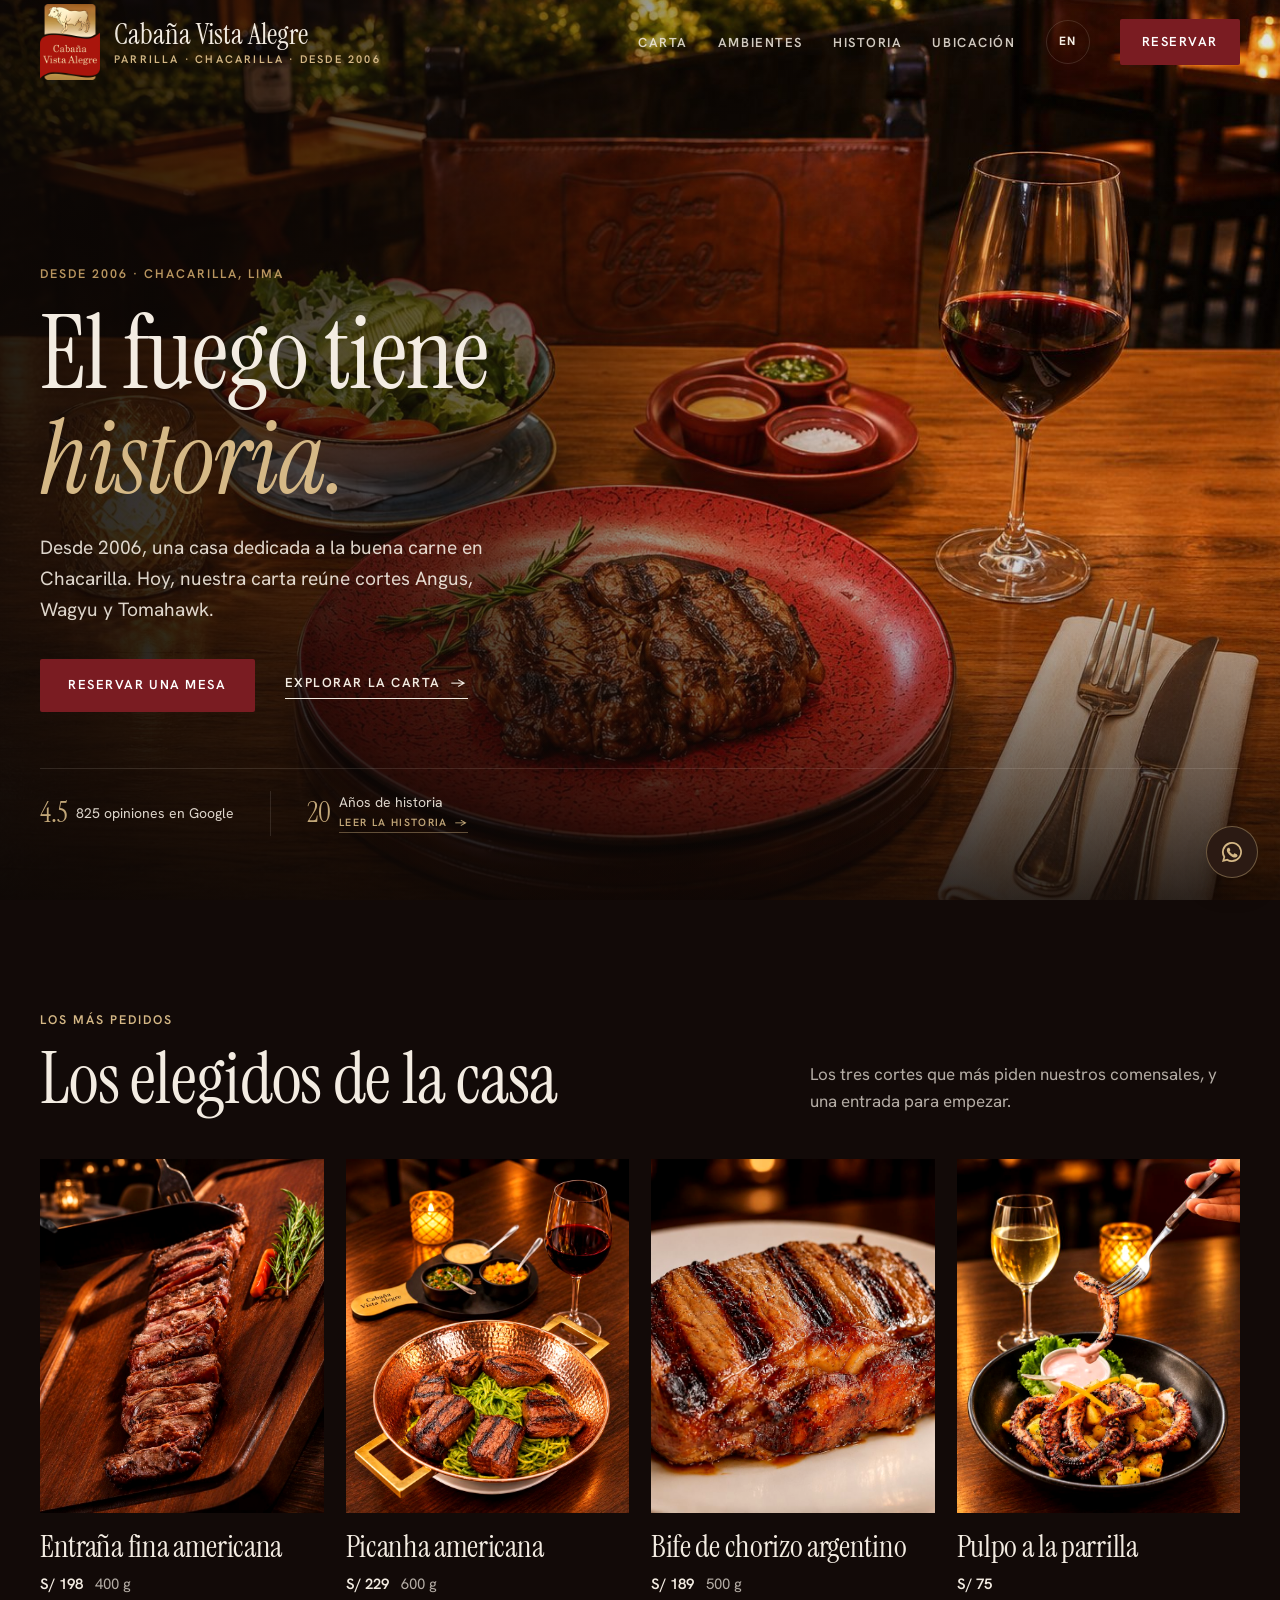
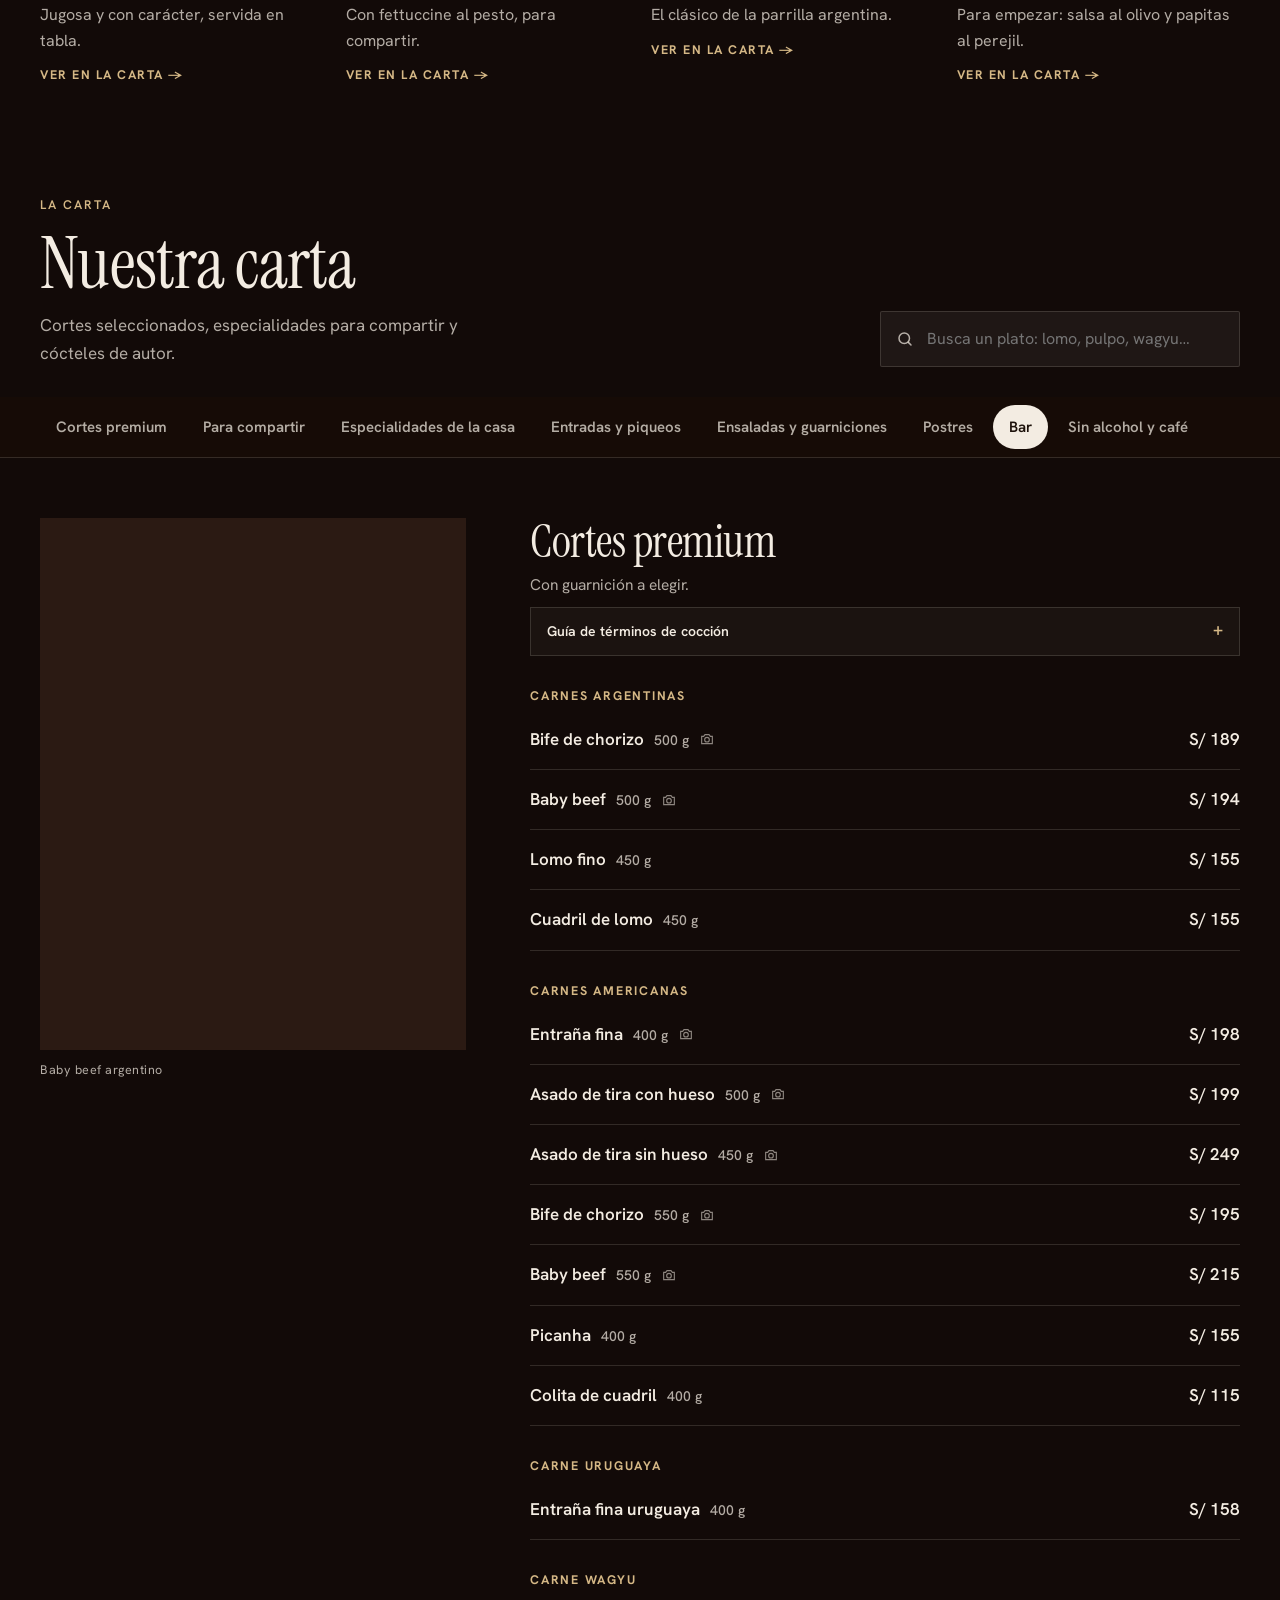
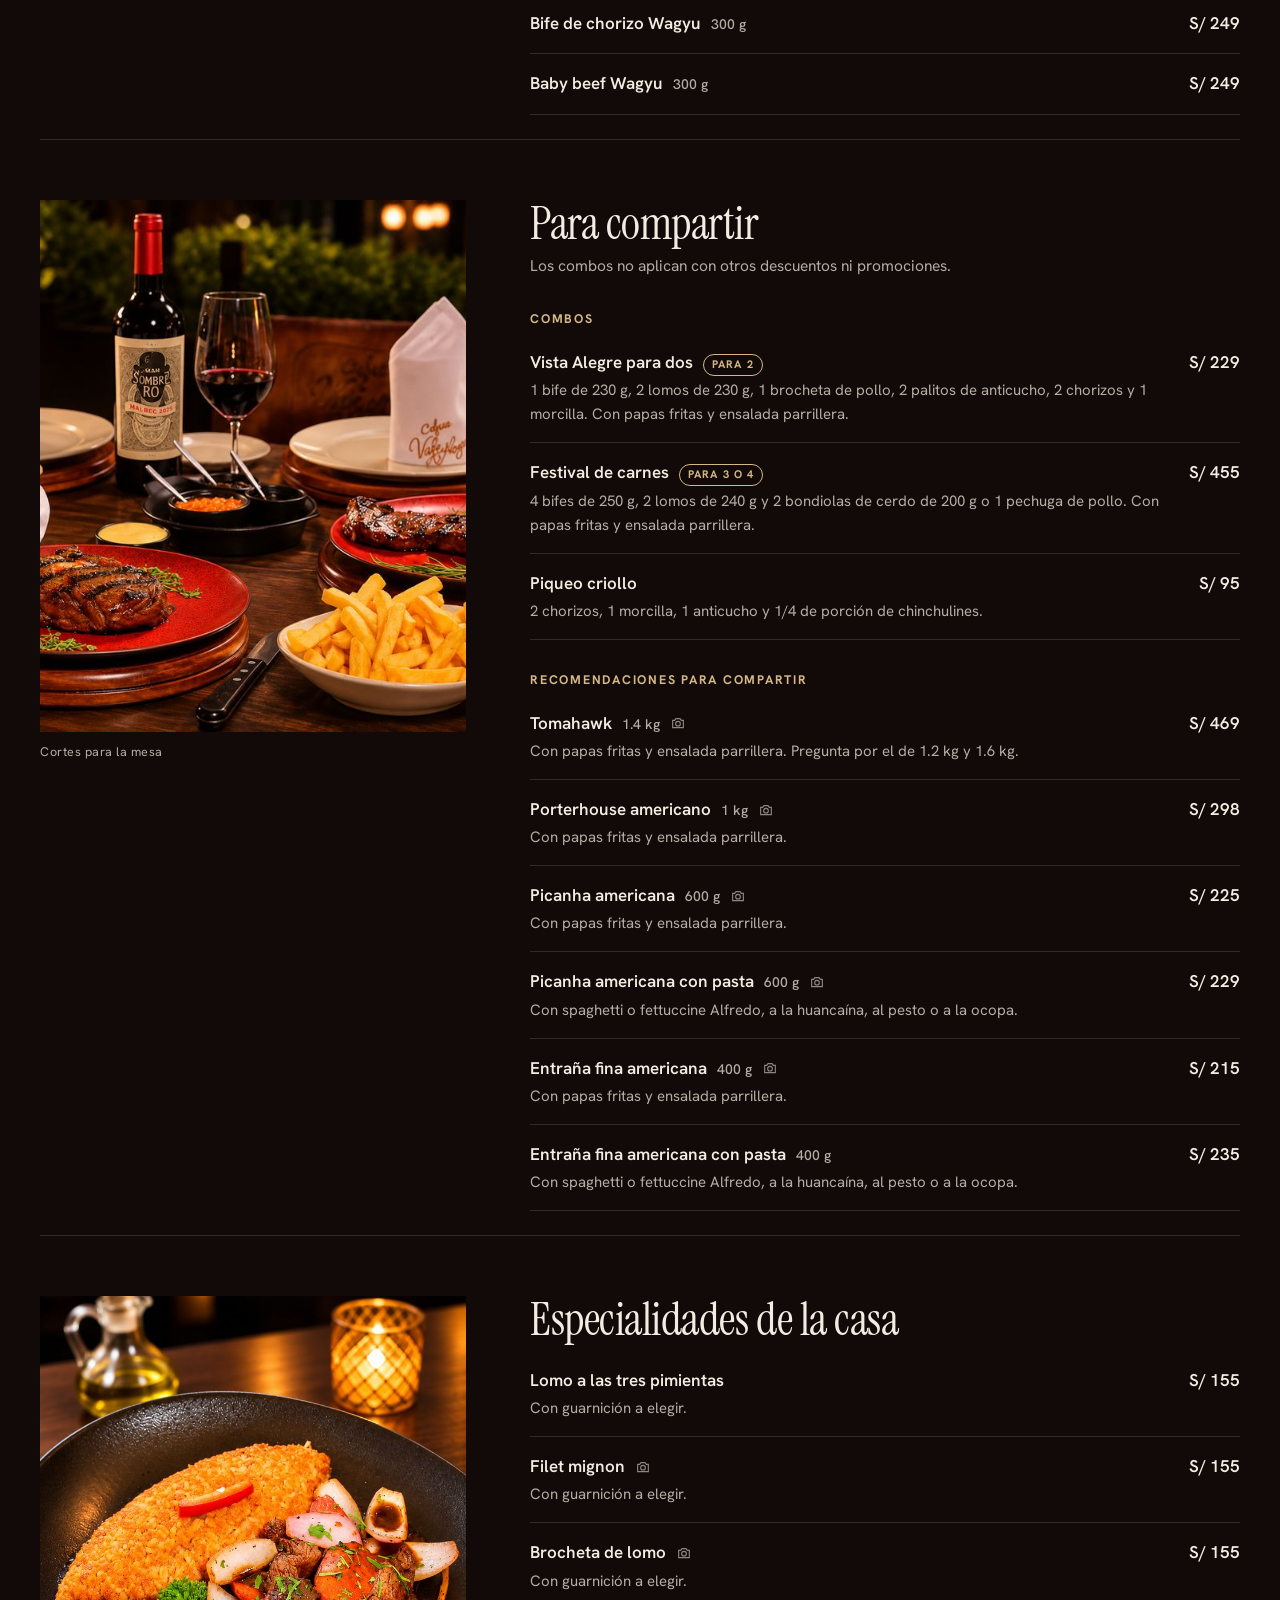
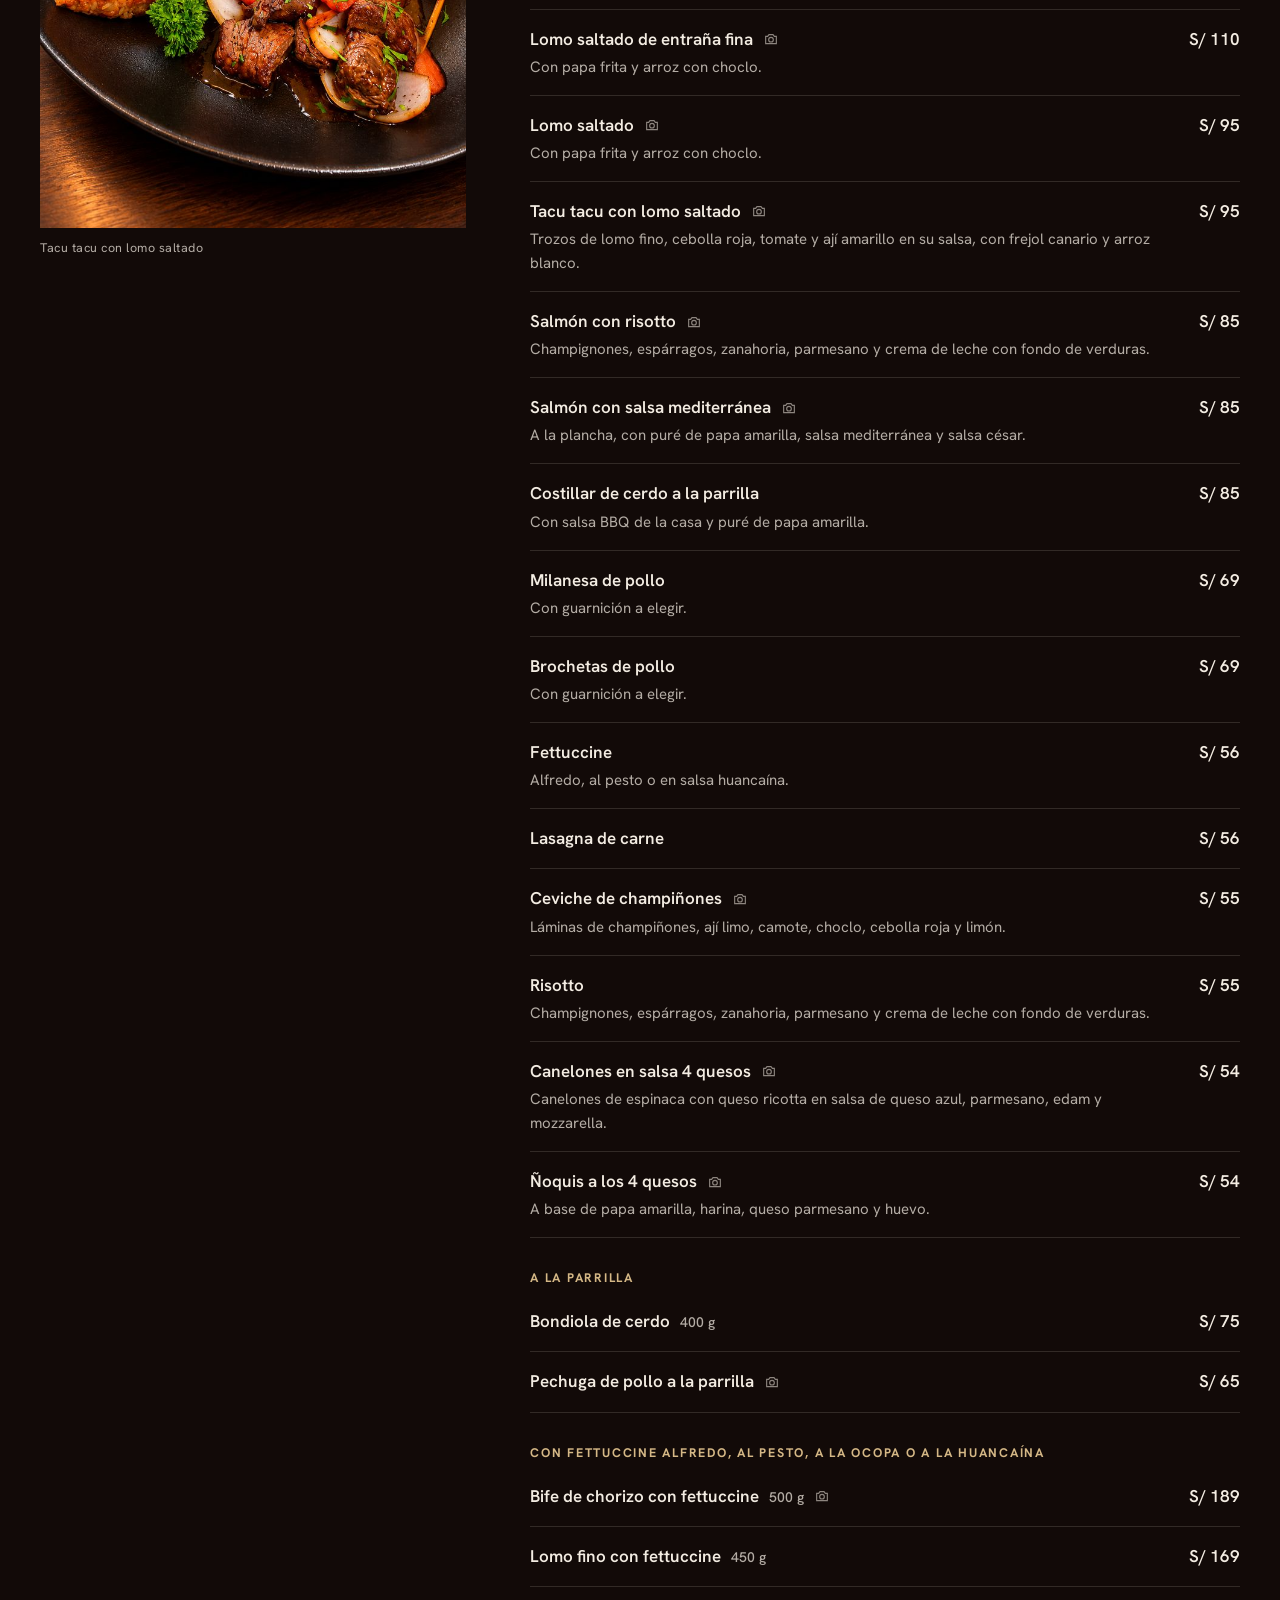
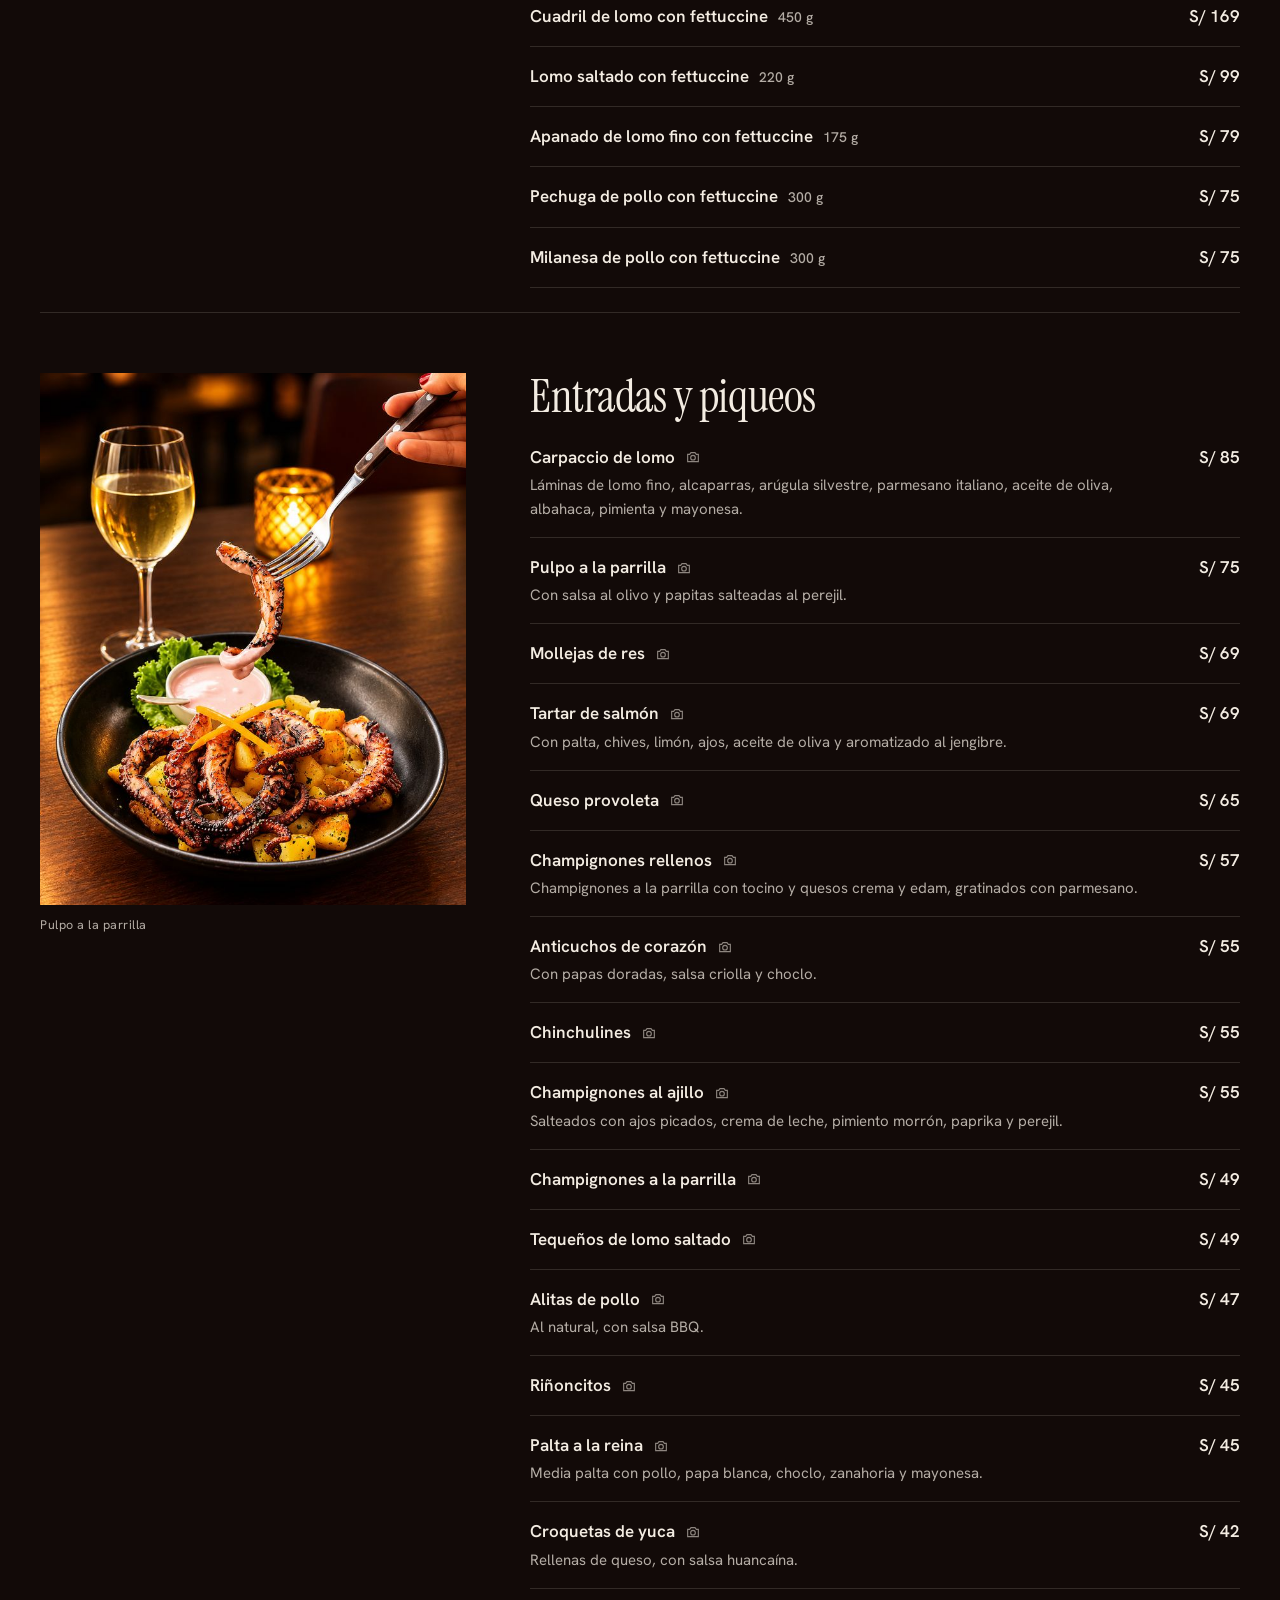
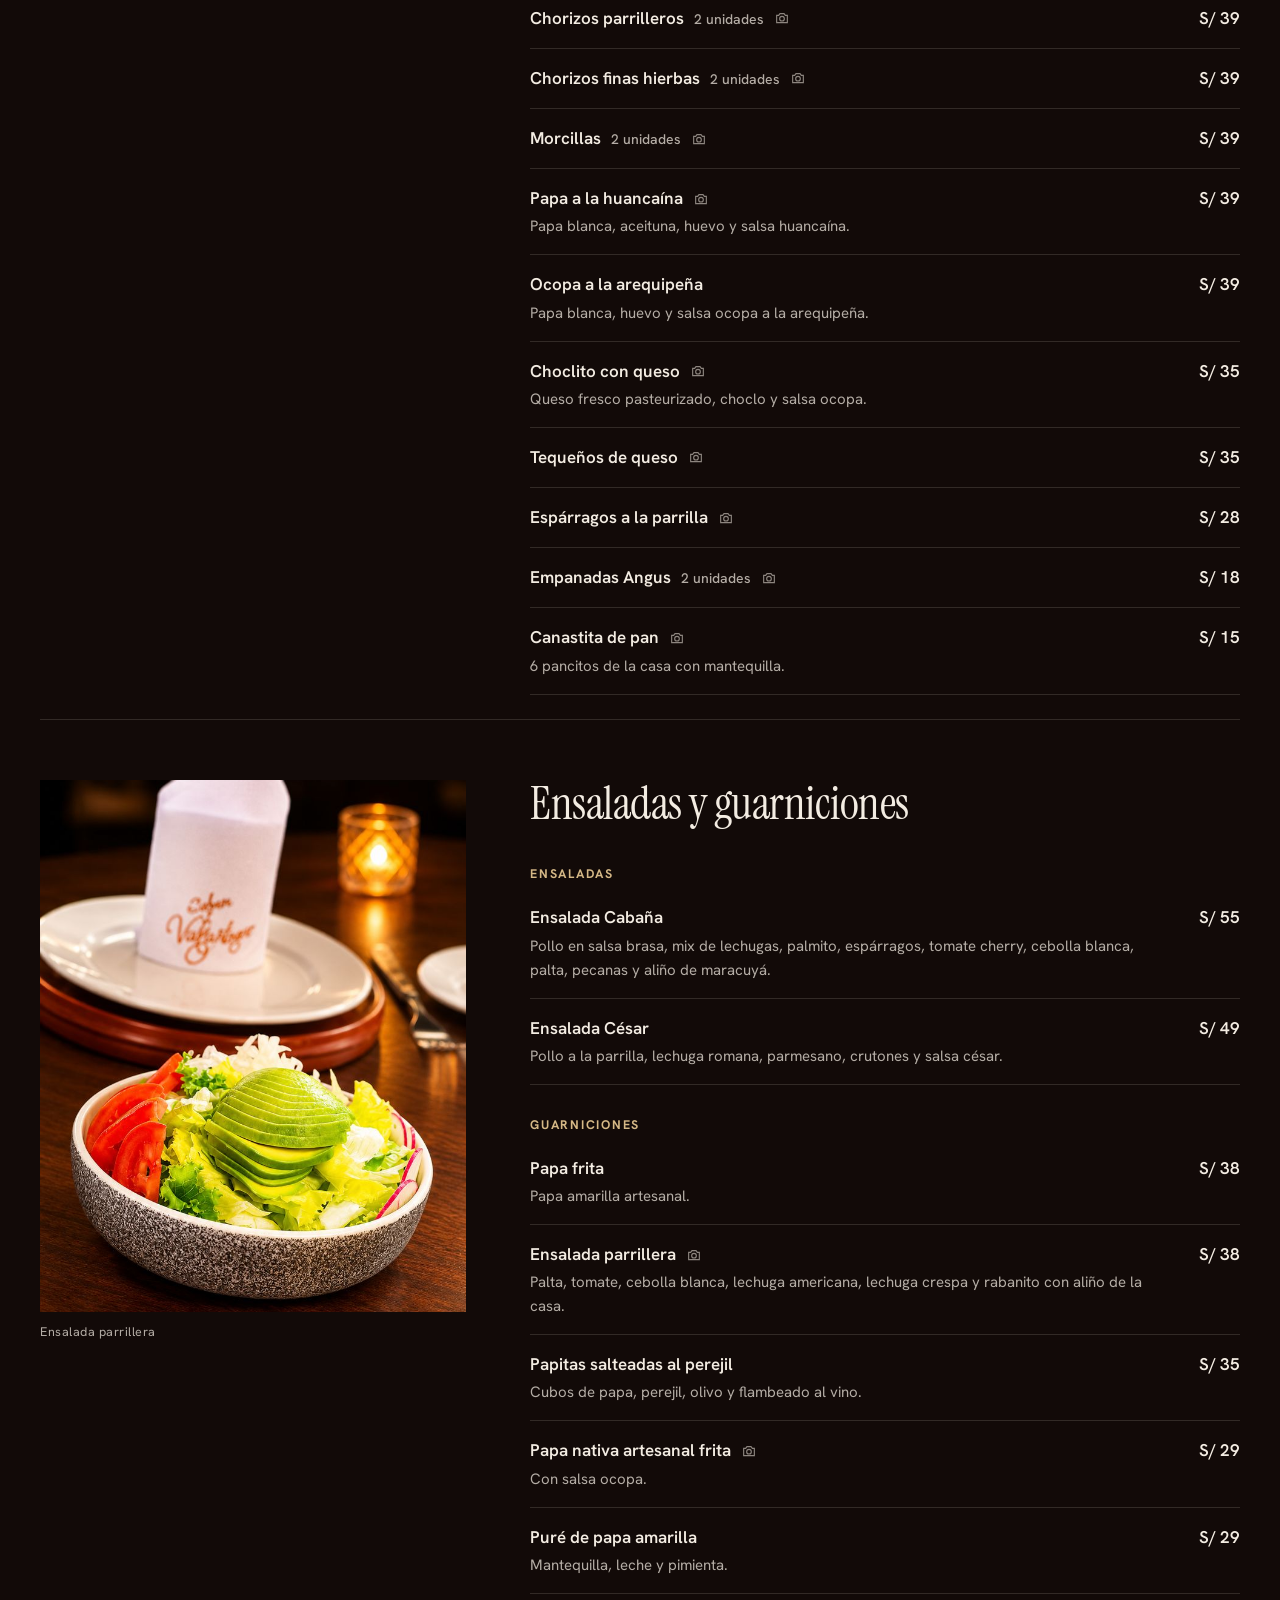
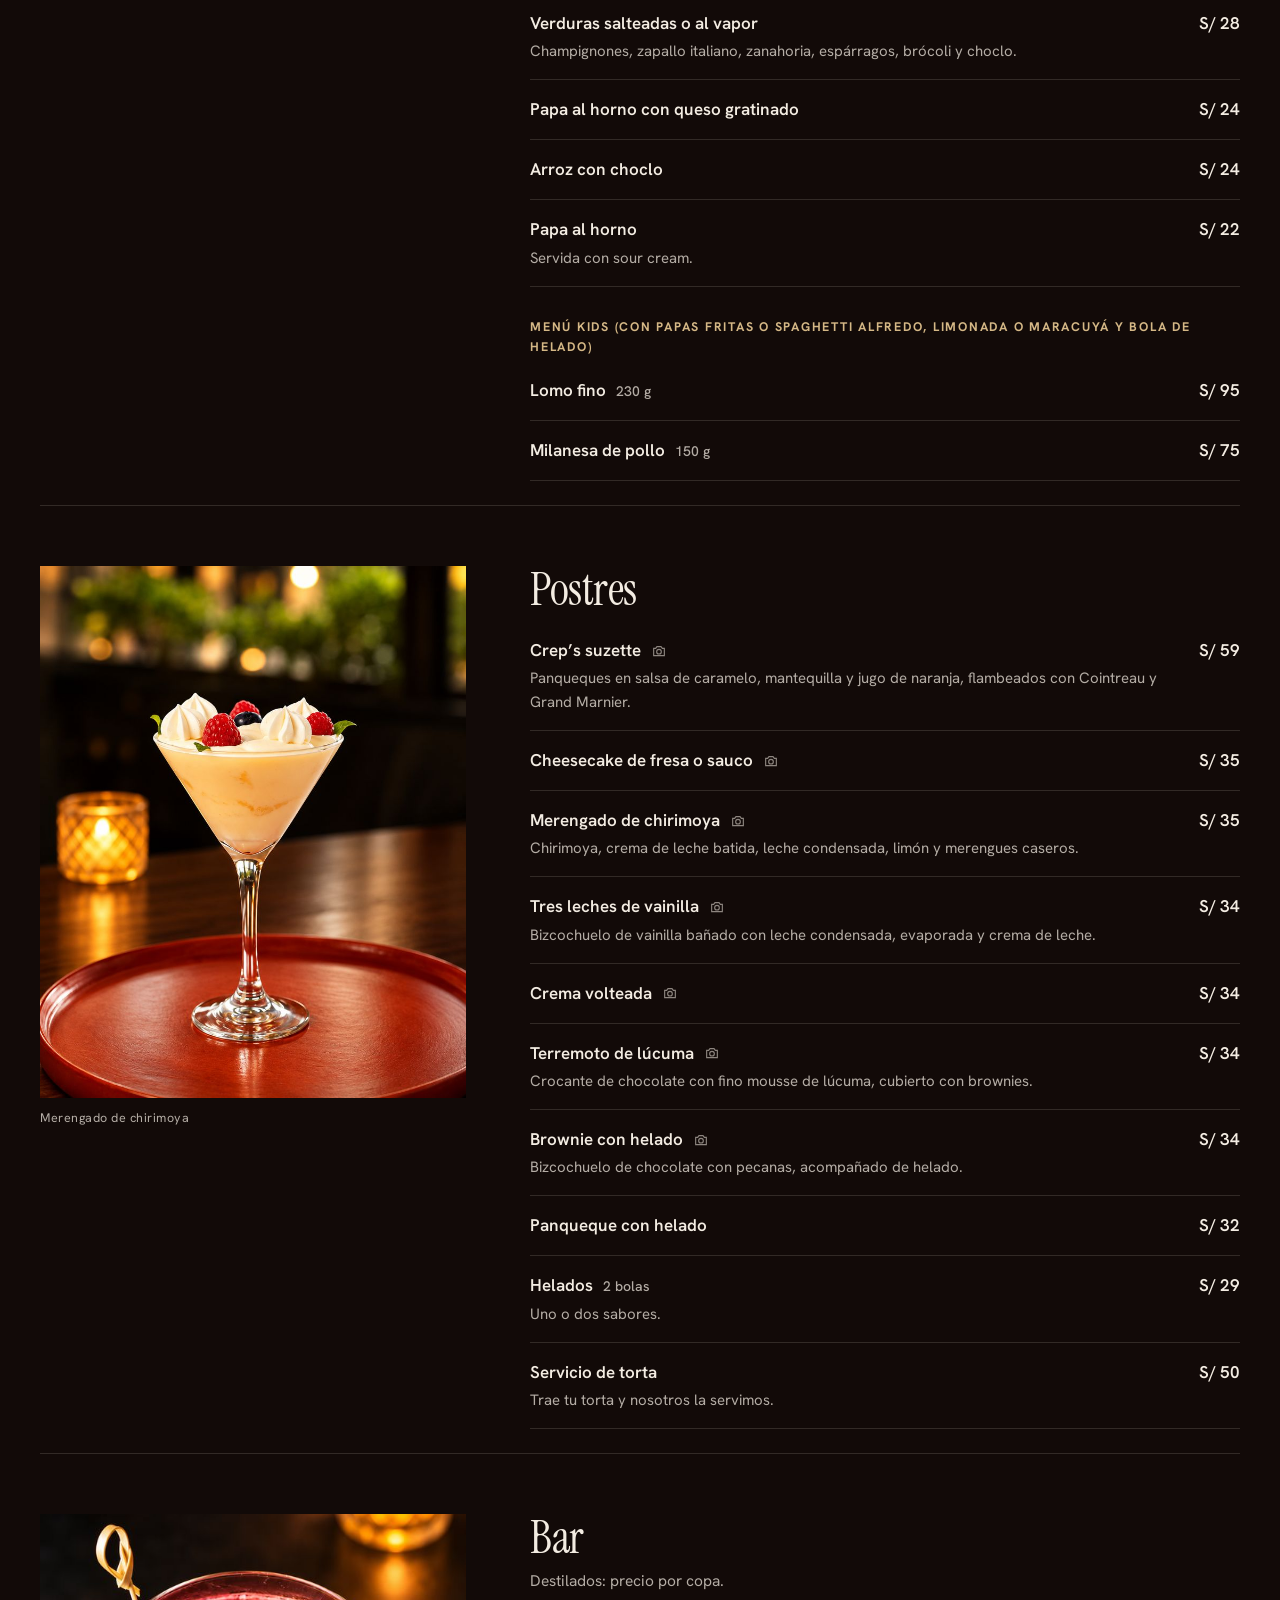
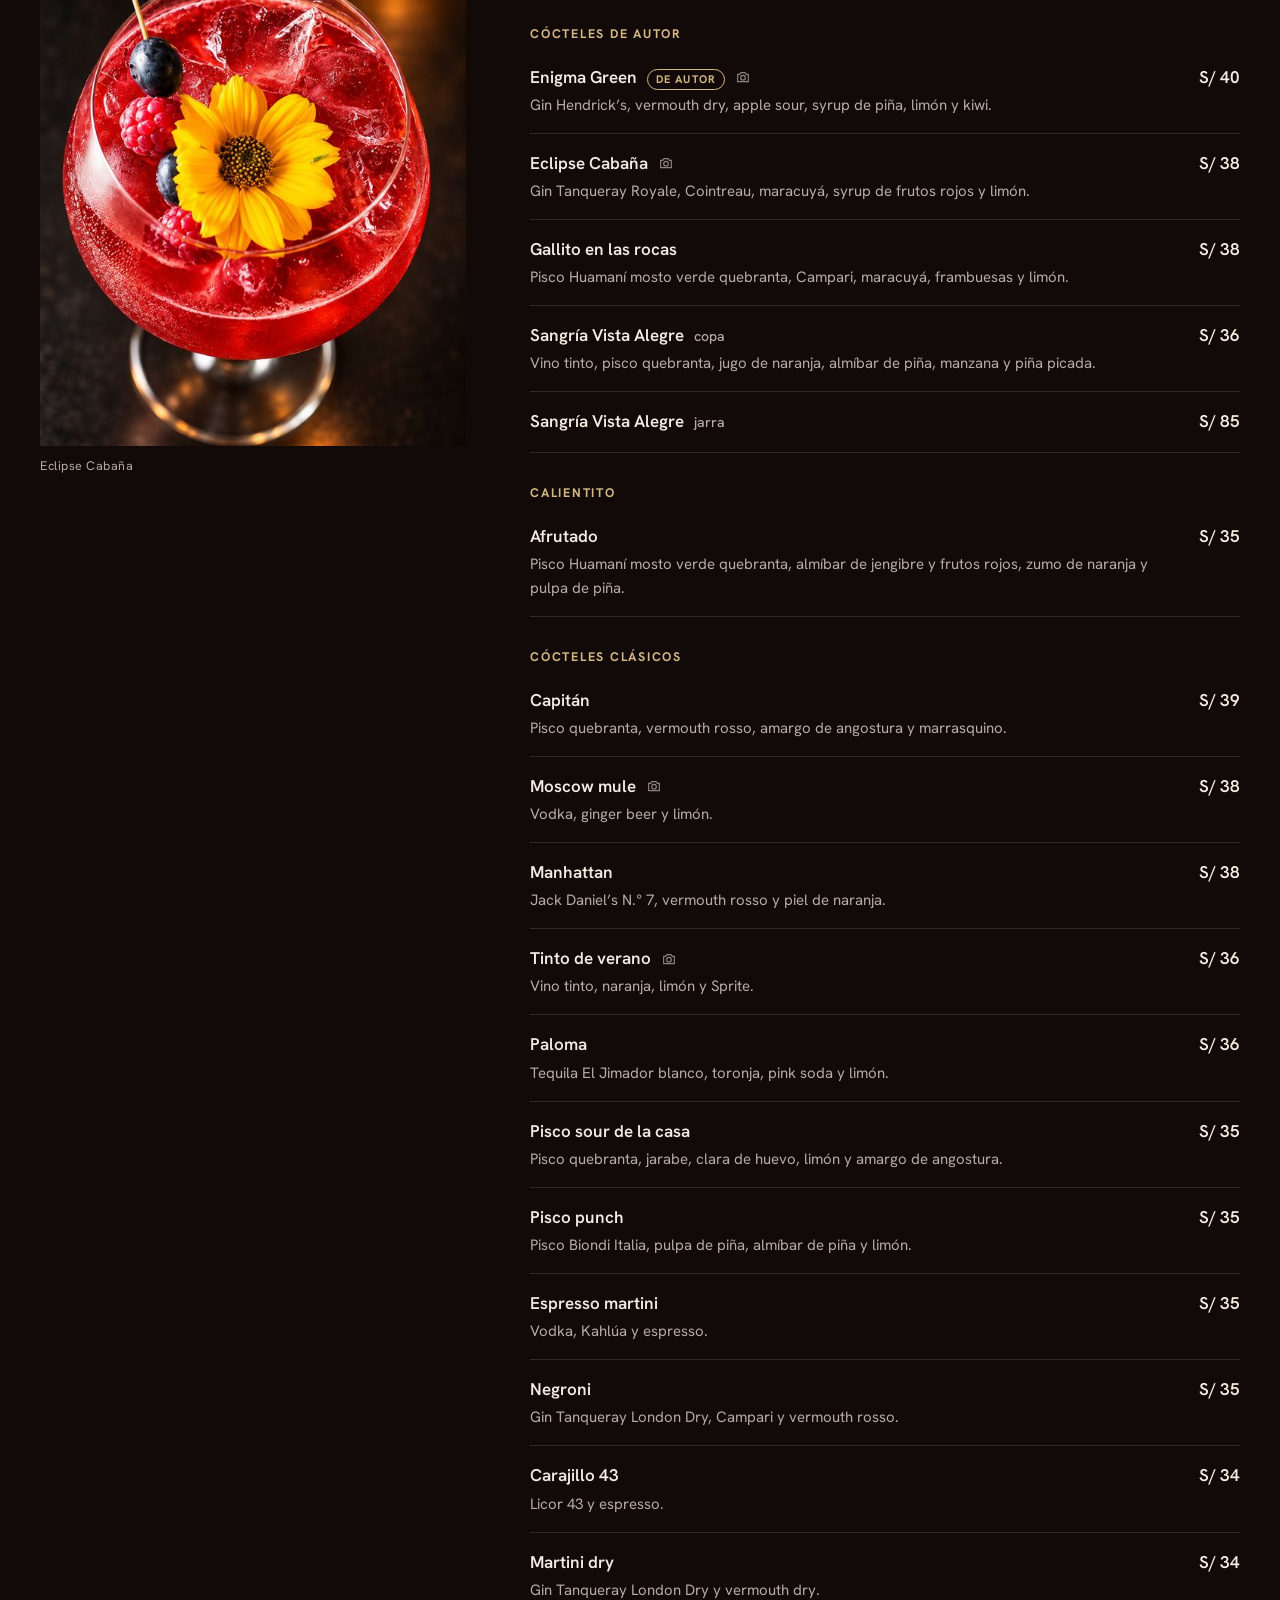
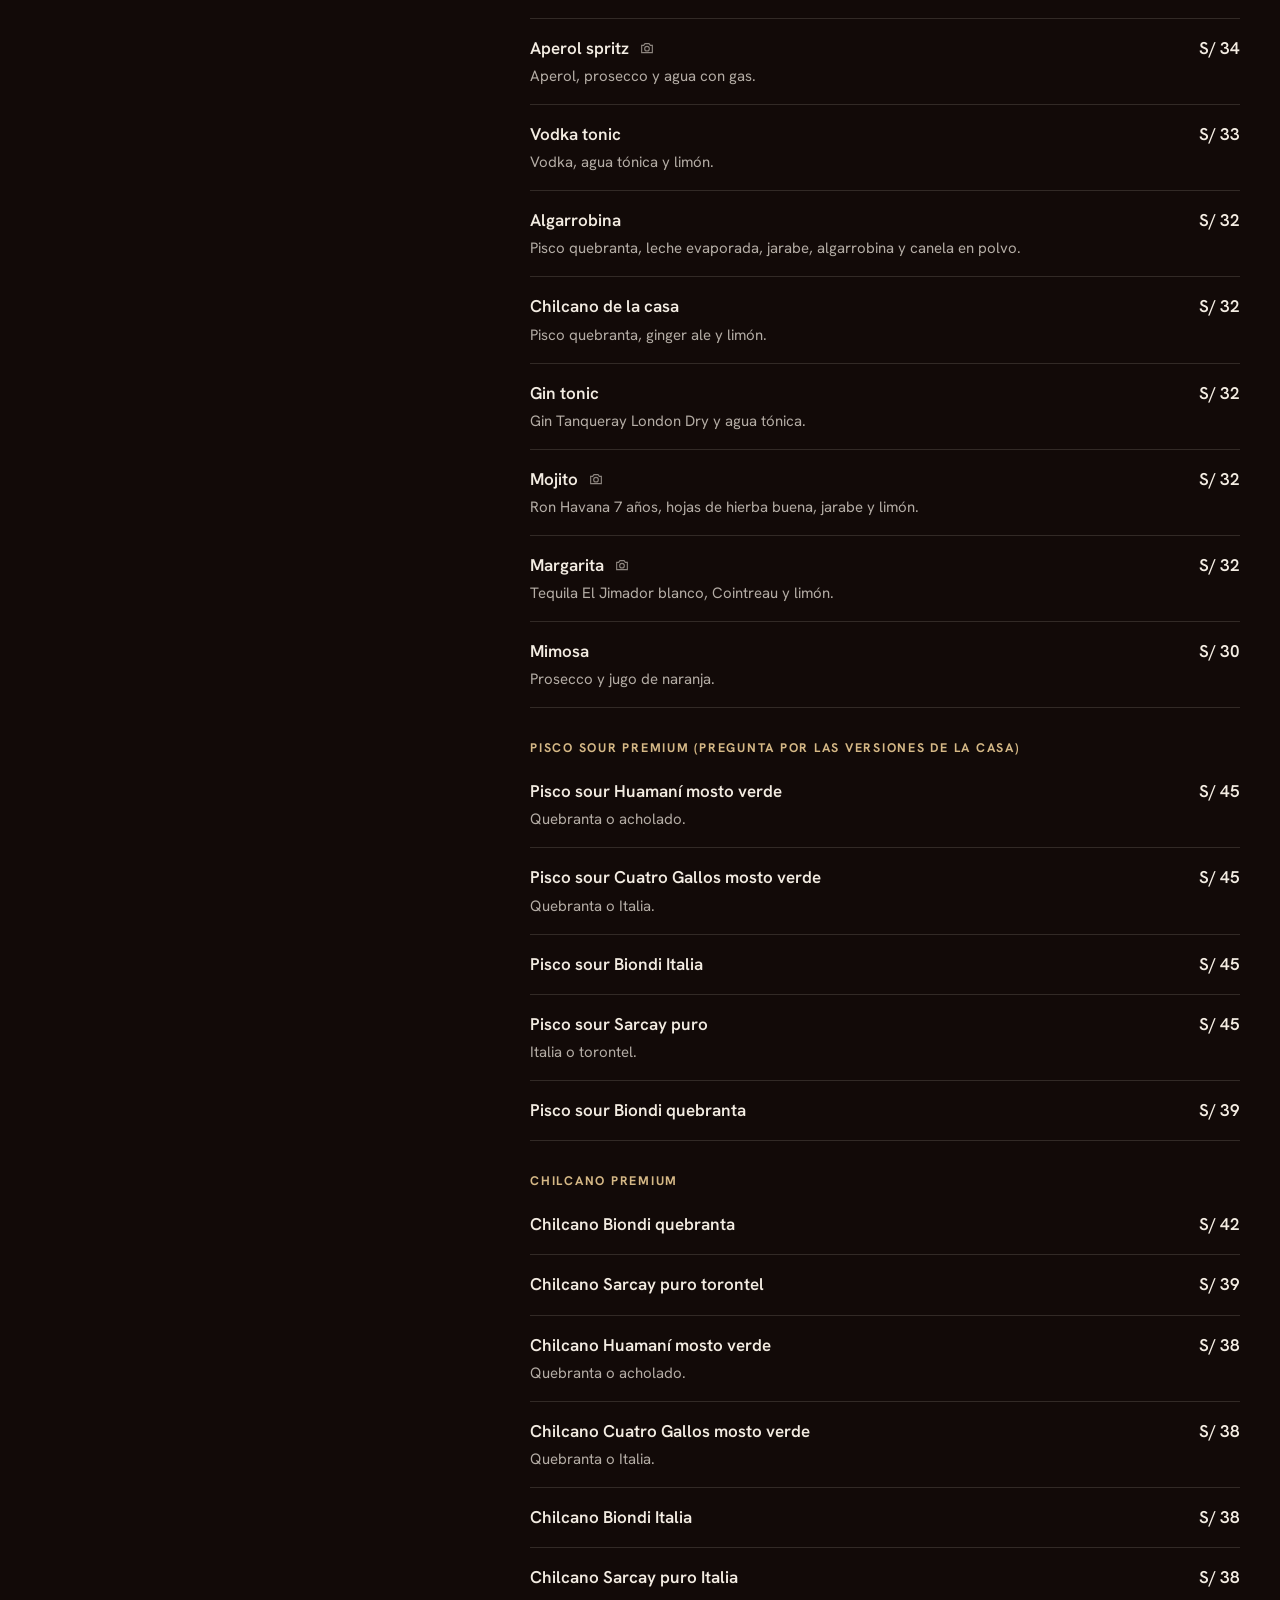
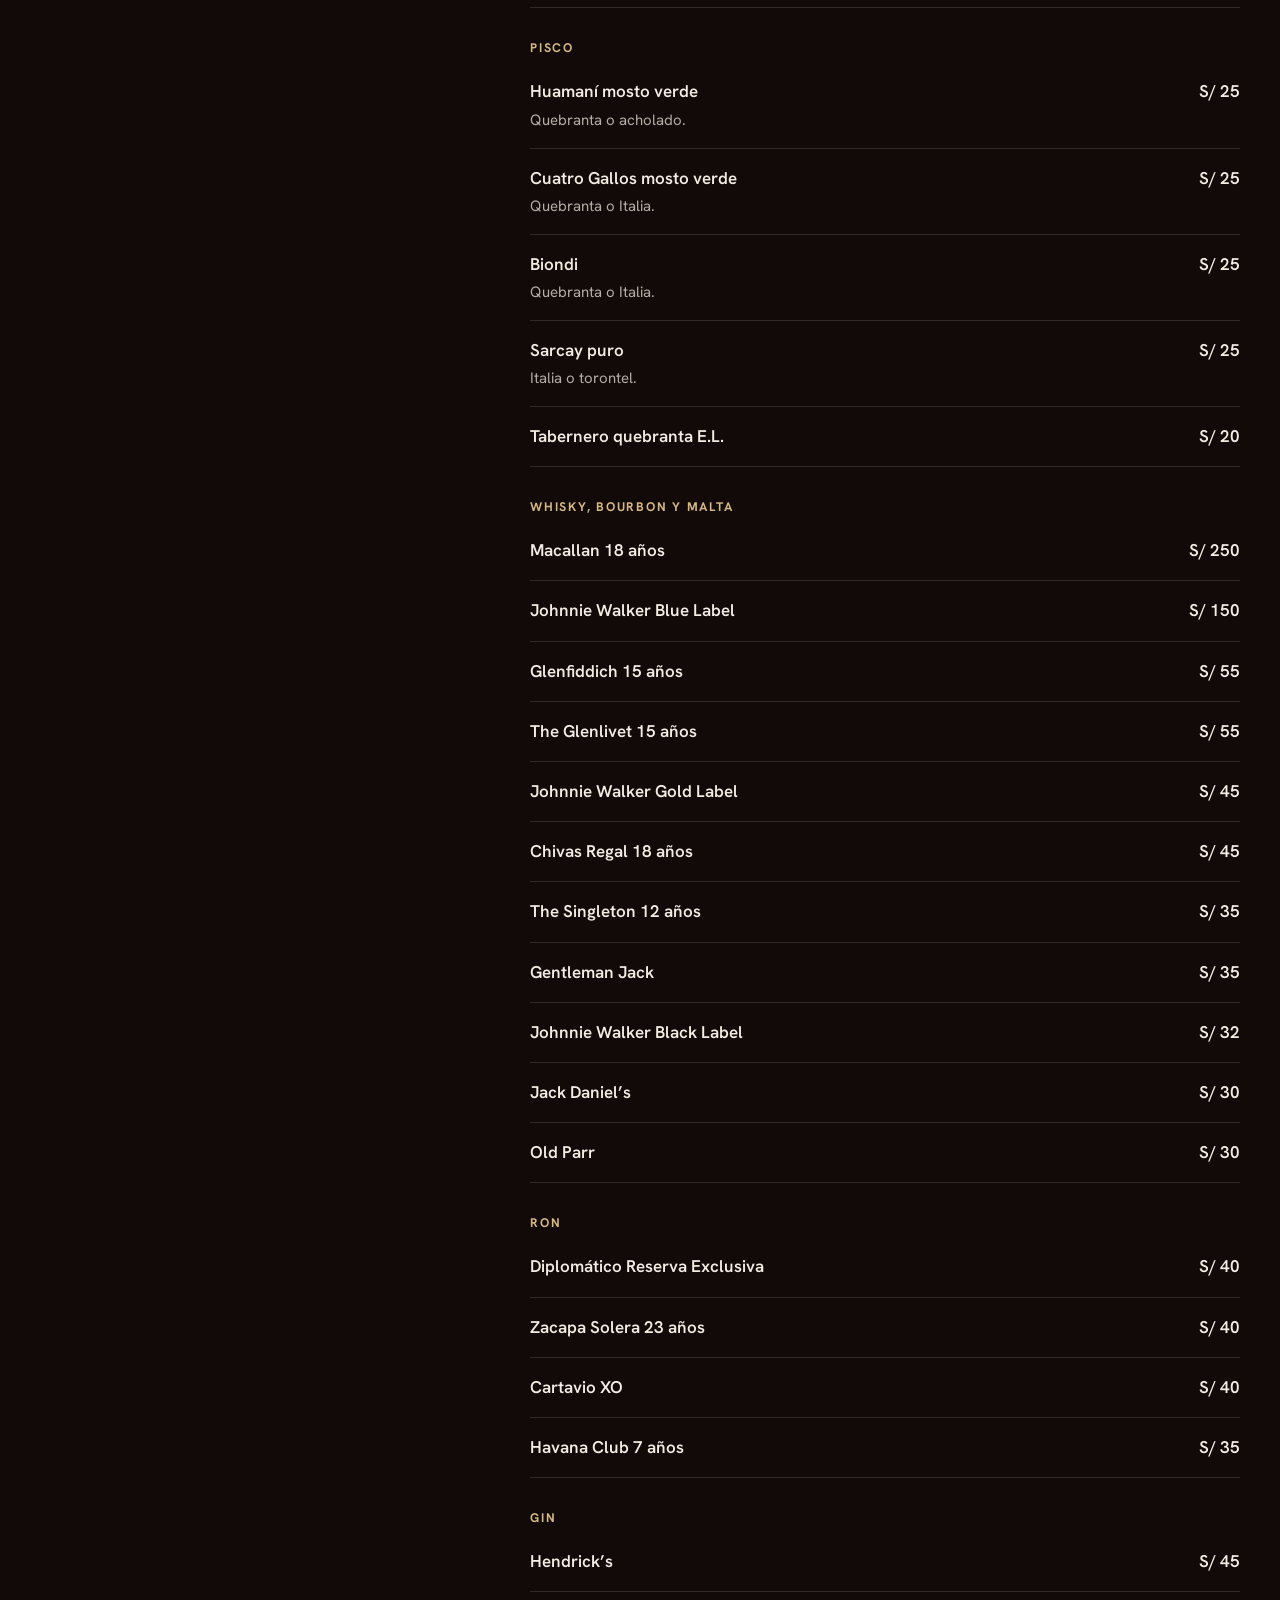
==== commit b46e4737: "Intro: sale siempre al abrir o recargar, con plan B de foto si el video no arranca - Ya no se salta " ====
--- a/index.html
+++ b/index.html
@@ -14,8 +14,7 @@
 <meta name="twitter:card" content="summary_large_image">
 <meta name="theme-color" content="#120A08">
 <link rel="icon" href="logo.png">
-<link rel="preload" as="image" href="fotos/local-fachada.jpg">
-<link rel="preload" as="image" href="fotos/local-salon.jpg">
+<link rel="preload" as="image" href="intro-poster.jpg">
 <link rel="preload" as="image" href="mesa.jpg">
 <link rel="preconnect" href="https://fonts.googleapis.com">
 <link rel="preconnect" href="https://fonts.gstatic.com" crossorigin>
@@ -86,10 +85,12 @@
 .intro{position:fixed;inset:0;z-index:100;background:#0c0705;overflow:hidden;transition:opacity .7s ease,visibility .7s}
 .intro.fuera{opacity:0;visibility:hidden}
 .intro.rapida{transition:none}
-.intro .capa{position:absolute;inset:0;will-change:transform,opacity}
-.intro .capa img{width:100%;height:100%;object-fit:cover}
-#i-fachada img{object-position:62% 55%}
-#i-salon,#i-mesa{opacity:0}
+/* intro en video (reel del restaurante, pedido de Fermín 2026-11-23). En celular llena la pantalla;
+   en pantallas anchas el video vertical va al centro y detrás una copia desenfocada llena los lados */
+.intro-video{position:absolute;inset:0;width:100%;height:100%;object-fit:cover;background:#0c0705}
+.intro-fondo{display:none;position:absolute;inset:0;width:100%;height:100%;object-fit:cover;filter:blur(32px) brightness(.4) saturate(1.2);transform:scale(1.15)}
+@media (min-aspect-ratio:4/5){.intro-video{object-fit:contain;background:transparent}.intro-fondo{display:block}}
+.intro-oscuro{position:absolute;inset:0;z-index:1;background:#0c0705;opacity:0;pointer-events:none}
 .intro::after{content:"";position:absolute;inset:0;background:radial-gradient(ellipse at center,rgba(12,7,5,0) 40%,rgba(12,7,5,.65) 100%);pointer-events:none}
 .intro-logo{position:absolute;z-index:2;left:50%;top:50%;width:min(190px,44vw);transform:translate(-50%,-50%) scale(.9);opacity:0;filter:drop-shadow(0 24px 40px rgba(0,0,0,.6))}
 .intro-frase{position:absolute;z-index:2;left:0;right:0;bottom:15vh;text-align:center;font-family:var(--serif);font-size:clamp(24px,3.2vw,40px);font-style:italic;opacity:0;text-shadow:0 2px 20px rgba(0,0,0,.7);padding:0 20px}
@@ -181,7 +182,7 @@
 .historia .cita cite{opacity:.85}
 .his-grid{display:grid;grid-template-columns:1fr 1fr;gap:72px;align-items:center}
 .his-foto{position:relative;aspect-ratio:4/5;overflow:hidden}
-.his-foto img{width:100%;height:100%;object-fit:cover;object-position:60% 50%}
+.his-foto img{width:100%;height:100%;object-fit:cover;object-position:60% 55%}
 .his-grid{align-items:start}
 .his-foto{position:sticky;top:100px}
 .historia h2{font-size:clamp(44px,5.4vw,78px);margin:14px 0 22px}
@@ -427,7 +428,8 @@
   .portada .wrap{padding:120px 0 40px}
   .portada::after{background:linear-gradient(0deg,rgba(12,7,5,.95) 0%,rgba(12,7,5,.6) 50%,rgba(12,7,5,.2) 100%)}
   .his-grid,.res-grid,.vis-grid{grid-template-columns:1fr;gap:40px}
-  .his-foto{aspect-ratio:4/5;position:relative;top:auto} /* foto de cerca para que la casa se vea imponente (pedido de Fermín, 2026-11-22). En celular la foto no se queda pegada: el texto le pasaba por encima */
+  .historia{scroll-margin-top:-104px} /* al tocar "Historia" en celular se ve la foto y debajo el título y el texto (pedido de Fermín, 2026-11-22) */
+  .his-foto{aspect-ratio:1/1;position:relative;top:auto} /* foto de cerca para que la casa se vea imponente (pedido de Fermín, 2026-11-22). En celular la foto no se queda pegada: el texto le pasaba por encima */
   .cat{grid-template-columns:1fr;gap:24px;padding-top:48px}
   .cat-foto{position:relative;top:0}
   .cat-foto img{aspect-ratio:16/9;max-height:none}
@@ -481,9 +483,9 @@
 
 <!-- Intro automática: de la calle a la mesa en 3 segundos -->
 <div class="intro" id="intro" aria-hidden="true">
-  <div class="capa" id="i-fachada"><img src="fotos/local-fachada.jpg" alt=""></div>
-  <div class="capa" id="i-salon"><img src="fotos/local-salon.jpg" alt=""></div>
-  <div class="capa" id="i-mesa"><img src="mesa.jpg" alt=""></div>
+  <video class="intro-fondo" id="i-fondo" muted playsinline preload="none" poster="intro-poster.jpg" tabindex="-1"></video>
+  <video class="intro-video" id="i-video" src="intro.mp4" muted playsinline preload="auto" poster="intro-poster.jpg" tabindex="-1"></video>
+  <div class="intro-oscuro" id="i-oscuro"></div>
   <img class="intro-logo" id="i-logo" src="logo.png" alt="">
   <div class="intro-frase" data-i="introFrase">El fuego tiene historia</div>
   <div class="intro-barra"><i id="i-barra"></i></div>
@@ -766,46 +768,70 @@
 try { if (localStorage.getItem("cva-idioma") === "en") L = "en"; } catch (e) {}
 const t = k => TXT[L][k];
 
-/* ===== Intro automática: fachada → puerta → salón → mesa → logo (3 s) ===== */
+/* ===== Intro automática: video del restaurante (reel de Cabaña recortado a ~6 s) y al final el logo ===== */
 (() => {
-  const intro = $("intro"), cF = $("i-fachada"), cS = $("i-salon"), cM = $("i-mesa"), logo = $("i-logo"), frase = intro.querySelector(".intro-frase"), barra = $("i-barra");
-  let visto = false; try { visto = sessionStorage.getItem("cva-intro") === "1"; } catch (e) {}
-  const cerrar = () => { if (intro.classList.contains("fuera")) return; intro.classList.add("fuera"); document.documentElement.style.overflow = ""; try { sessionStorage.setItem("cva-intro", "1"); } catch (e) {} setTimeout(() => intro.remove(), 800); };
-  if (visto || quieto) { intro.remove(); return; }
+  const intro = $("intro"), vid = $("i-video"), fondo = $("i-fondo"), oscuro = $("i-oscuro"), logo = $("i-logo"), frase = intro.querySelector(".intro-frase"), barra = $("i-barra");
+  // solo se salta si la persona ya está navegando dentro de la página (vuelve de Privacidad, Términos, etc.
+  // o usa "atrás"); al abrir el link o recargar, sale siempre
+  let visto = false;
+  try {
+    const nav = (performance.getEntriesByType("navigation")[0] || {}).type, ref = document.referrer ? new URL(document.referrer) : null;
+    visto = nav === "back_forward" || (nav === "navigate" && !!ref && ref.origin === location.origin && ref.pathname !== location.pathname);
+  } catch (e) {}
+  // con ?intro en la dirección se ve siempre (para probarla o mostrarla al cliente)
+  const forzar = /[?&]intro\b/.test(location.search);
+  if (visto && !forzar) { intro.remove(); return; }
+  const cerrar = () => { if (intro.classList.contains("fuera")) return; intro.classList.add("fuera"); document.documentElement.style.overflow = ""; setTimeout(() => { vid.pause(); fondo.pause(); intro.remove(); }, 800); };
   document.documentElement.style.overflow = "hidden";
   $("saltar").onclick = cerrar;
   addEventListener("keydown", e => { if (e.key === "Escape") cerrar(); });
-  ["wheel", "touchmove", "pointerdown"].forEach(ev => addEventListener(ev, cerrar, { once: true, passive: true }));
-  const W = 1536, H = 1024, cw = innerWidth, ch = innerHeight, s = Math.max(cw / W, ch / H);
-  cF.style.transformOrigin = (((cw - W * s) * .62 + W * s * .62) / cw * 100).toFixed(1) + "% " + (((ch - H * s) * .55 + H * s * .63) / ch * 100).toFixed(1) + "%";
+  // scrollear la salta; un toque suelto ya no (en celular se cerraba sin querer)
+  ["wheel", "touchmove"].forEach(ev => addEventListener(ev, cerrar, { once: true, passive: true }));
   const cl = (v, a = 0, b = 1) => Math.min(b, Math.max(a, v));
   const tramo = (x, a, b) => cl((x - a) / (b - a));
   const ease = x => x < .5 ? 4 * x * x * x : 1 - Math.pow(-2 * x + 2, 3) / 2;
-  const DUR = 3000; // duración total de la intro en milisegundos
-  let t0 = null;
-  const paso = now => {
+  // en pantallas anchas, una copia desenfocada del video llena los lados
+  const ancho = matchMedia("(min-aspect-ratio:4/5)").matches;
+  // cada cuadro: barra de avance y, en los últimos 2 s, se oscurece y aparecen el logo y la frase.
+  // "reloj" da el segundo actual y la duración: los del video, o uno de reloj si va con la foto
+  let reloj = () => [vid.currentTime, vid.duration || 6];
+  const paso = () => {
     if (!intro.isConnected || intro.classList.contains("fuera")) return;
-    if (t0 === null) t0 = now;
-    const x = now - t0;
-    cF.style.transform = `scale(${1.02 + ease(tramo(x, 150, 1100)) * 2.4})`;
-    cF.style.opacity = 1 - tramo(x, 850, 1100);
-    cS.style.opacity = tramo(x, 850, 1100) * (1 - tramo(x, 1750, 2000));
-    cS.style.transform = `scale(${1.15 - .1 * tramo(x, 850, 1500) + ease(tramo(x, 1500, 2000)) * .9})`;
-    cM.style.opacity = tramo(x, 1750, 2000);
-    cM.style.transform = `scale(${1.12 - .12 * ease(tramo(x, 1750, DUR))})`;
-    const l = ease(tramo(x, 2050, 2400));
+    const [x, D] = reloj();
+    if (ancho && !vid.paused && Math.abs(fondo.currentTime - x) > .25) fondo.currentTime = x;
+    oscuro.style.opacity = .6 * tramo(x, D - 2.2, D - 1.2);
+    const l = ease(tramo(x, D - 1.9, D - 1.3));
     logo.style.opacity = l; logo.style.transform = `translate(-50%,-50%) scale(${.9 + .1 * l})`;
-    frase.style.opacity = tramo(x, 2200, 2550); frase.style.transform = `translateY(${(1 - tramo(x, 2200, 2600)) * 14}px)`;
-    barra.style.transform = `scaleX(${tramo(x, 0, DUR)})`;
-    if (x >= DUR) cerrar(); else requestAnimationFrame(paso);
+    frase.style.opacity = tramo(x, D - 1.7, D - 1.1); frase.style.transform = `translateY(${(1 - tramo(x, D - 1.7, D - 1)) * 14}px)`;
+    barra.style.transform = `scaleX(${tramo(x, 0, D)})`;
+    requestAnimationFrame(paso);
   };
-  // arranca solo cuando las 3 fotos cargaron; con mala señal (más de 1.2 s) se salta y entra directo
-  const imgs = [...intro.querySelectorAll(".capa img")];
-  const listas = imgs.map(im => im.complete && im.naturalWidth ? Promise.resolve() : new Promise(r => { im.onload = r; im.onerror = r; }))
-    .map((p, i) => p.then(() => imgs[i].decode ? imgs[i].decode().catch(() => {}) : null));
+  vid.addEventListener("ended", () => setTimeout(cerrar, 900)); // el logo queda un momento sobre el último cuadro
   let empezo = false;
-  Promise.all(listas).then(() => { if (empezo || intro.classList.contains("fuera")) return; empezo = true; requestAnimationFrame(paso); setTimeout(cerrar, DUR + 1500); });
-  setTimeout(() => { if (!empezo) { empezo = true; intro.classList.add("rapida"); cerrar(); } }, 1200);
+  // plan B: si el video no carga a tiempo (mala señal), el celular no deja reproducirlo (modo ahorro
+  // de batería) o la persona pidió menos movimiento, la intro igual sale: foto del restaurante,
+  // se oscurece y aparecen el logo y la frase (3,2 s)
+  const conFoto = () => {
+    if (empezo || intro.classList.contains("fuera")) return;
+    empezo = true; vid.pause();
+    const t0 = performance.now(), D = 3.2;
+    reloj = () => [(performance.now() - t0) / 1000, D];
+    requestAnimationFrame(paso);
+    setTimeout(cerrar, (D + .9) * 1000);
+  };
+  if (quieto) { conFoto(); return; }
+  if (ancho) { fondo.src = vid.currentSrc || vid.src; fondo.preload = "auto"; }
+  // arranca cuando el video puede reproducirse; espera hasta 4 s (mientras, se ve la foto)
+  const arrancar = () => {
+    if (empezo || intro.classList.contains("fuera")) return;
+    vid.play().then(() => {
+      if (empezo) { vid.pause(); return; }
+      empezo = true; if (ancho) fondo.play().catch(() => {}); requestAnimationFrame(paso); setTimeout(cerrar, ((vid.duration || 6) + 2) * 1000);
+    }).catch(conFoto);
+  };
+  if (vid.readyState >= 3) arrancar(); else vid.addEventListener("canplay", arrancar, { once: true });
+  vid.addEventListener("error", conFoto);
+  setTimeout(conFoto, 4000);
 })();
 
 /* ===== Header, menú móvil y barra fija ===== */
@@ -1002,6 +1028,11 @@
 /* ===== aparición ===== */
 const io = new IntersectionObserver(es => es.forEach(en => { if (en.isIntersecting) { en.target.classList.add("in"); io.unobserve(en.target); } }), { threshold: .12 });
 document.querySelectorAll(".rev").forEach(el => io.observe(el));
+// al ir a la Historia (botón "20 Años de historia" o menú) el texto aparece de inmediato,
+// sin esperar a que el visitante toque la pantalla (pedido de Fermín, 2026-11-22)
+const verHistoria = () => document.querySelectorAll("#historia .rev").forEach(el => { el.classList.add("in"); io.unobserve(el); });
+document.querySelectorAll('a[href="#historia"]').forEach(a => a.addEventListener("click", verHistoria));
+if (location.hash === "#historia") verHistoria();
 </script>
 <!-- Estadísticas de la demo para el panel de TC Studio (sin cookies). Quitar al publicar la web final del cliente. -->
 <script src="https://tcstudioweb.com/s.js" defer></script>
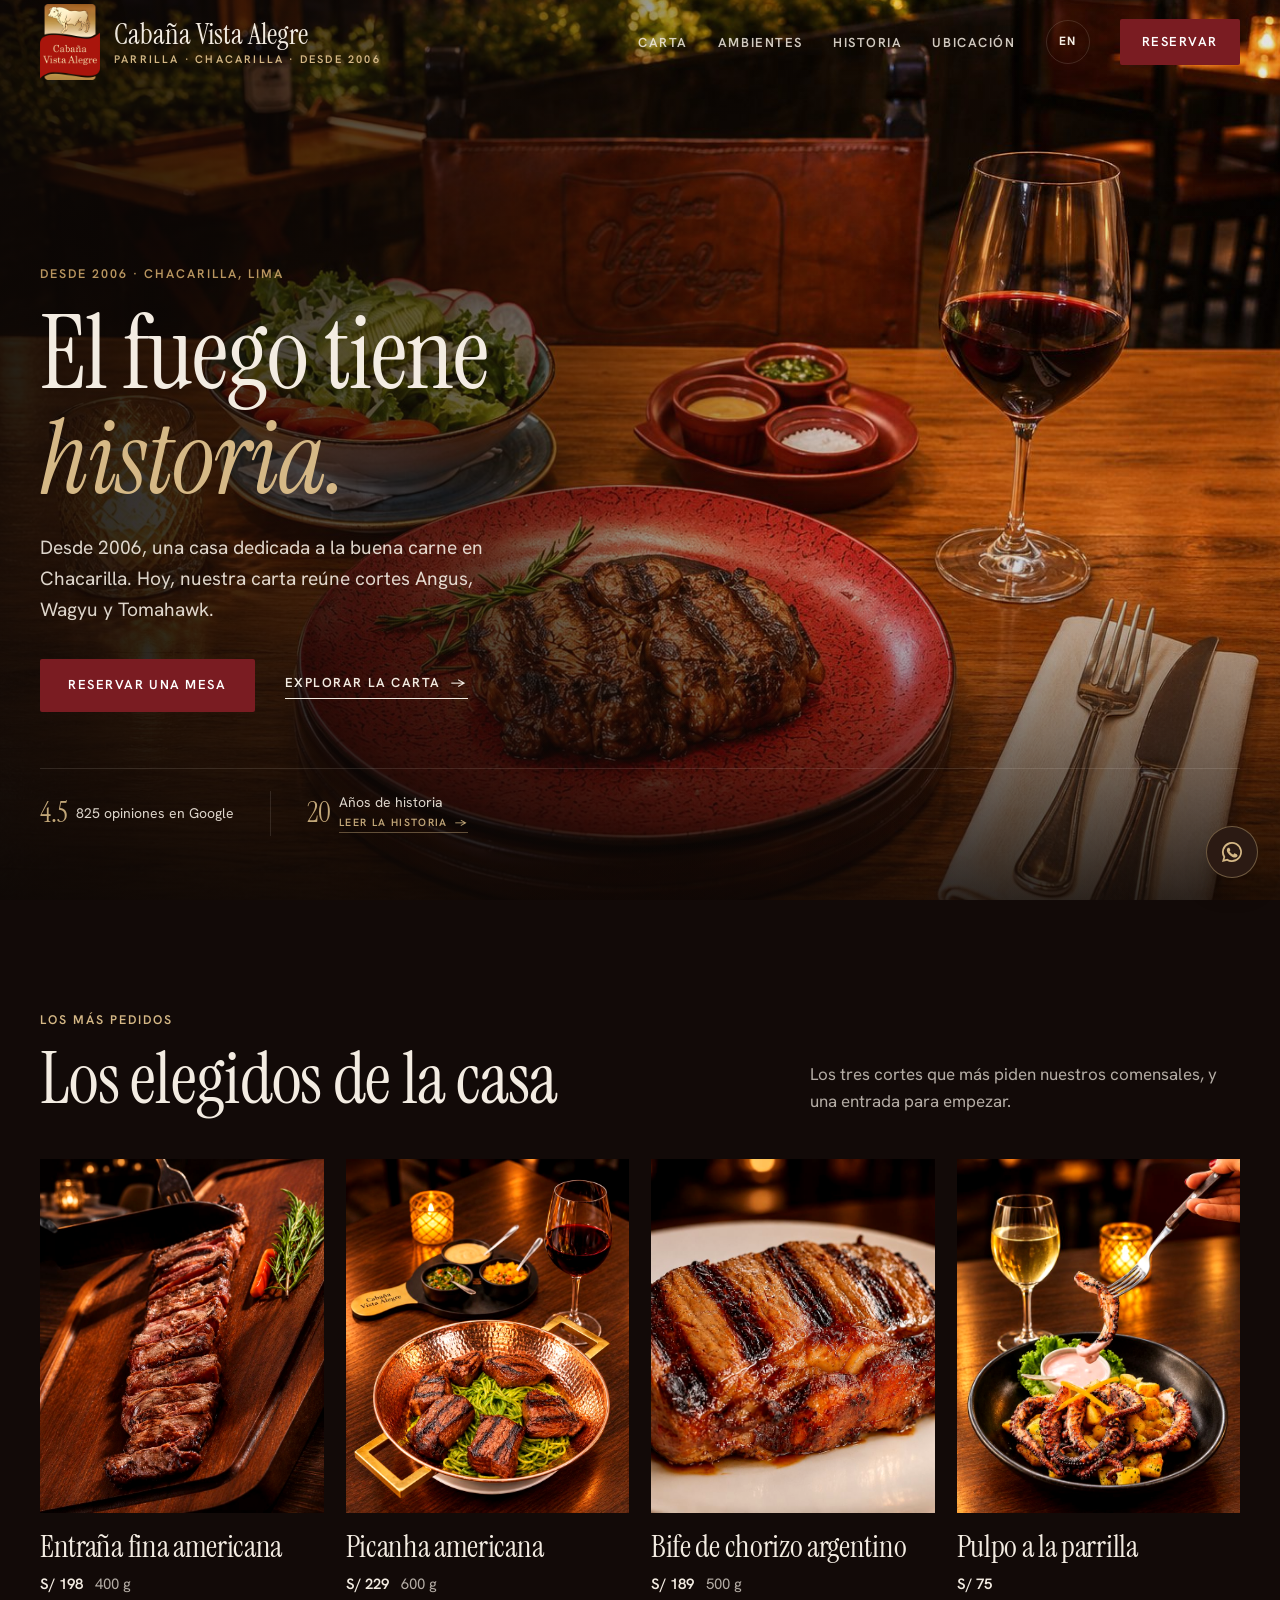
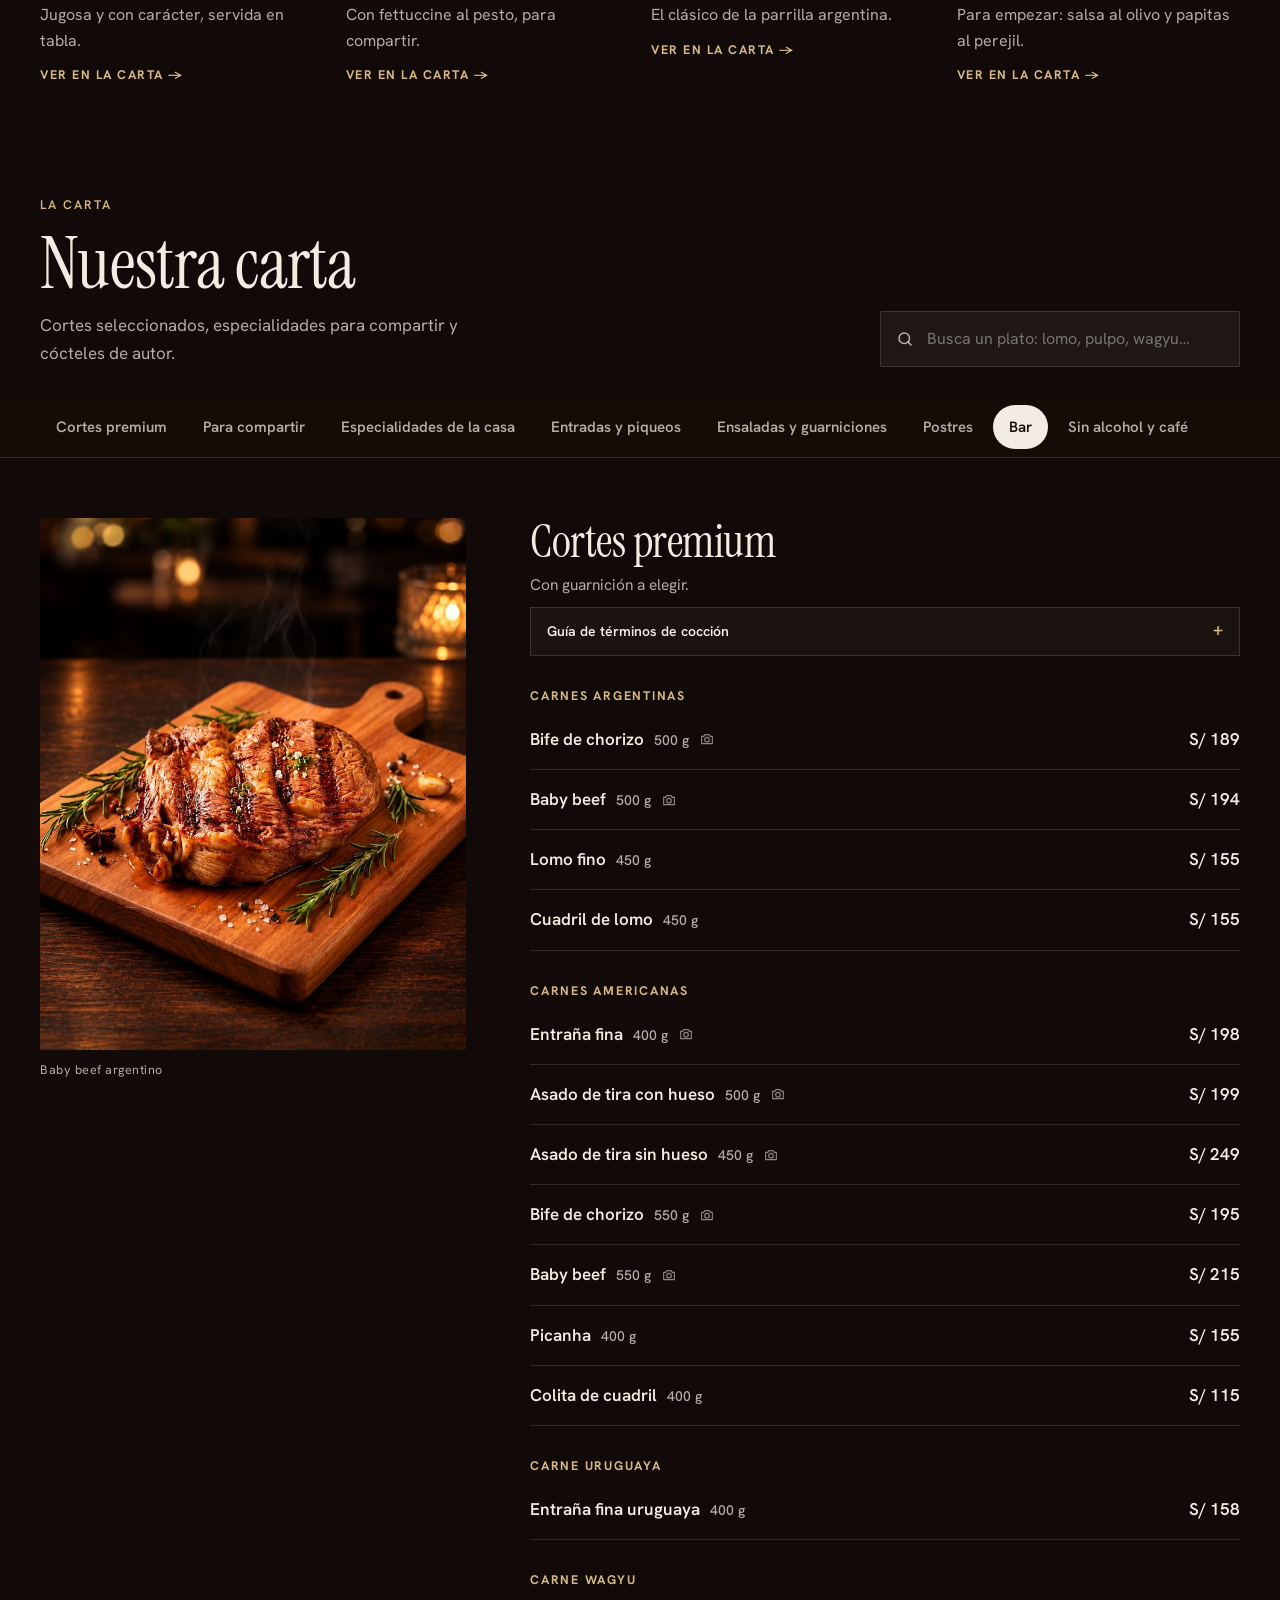
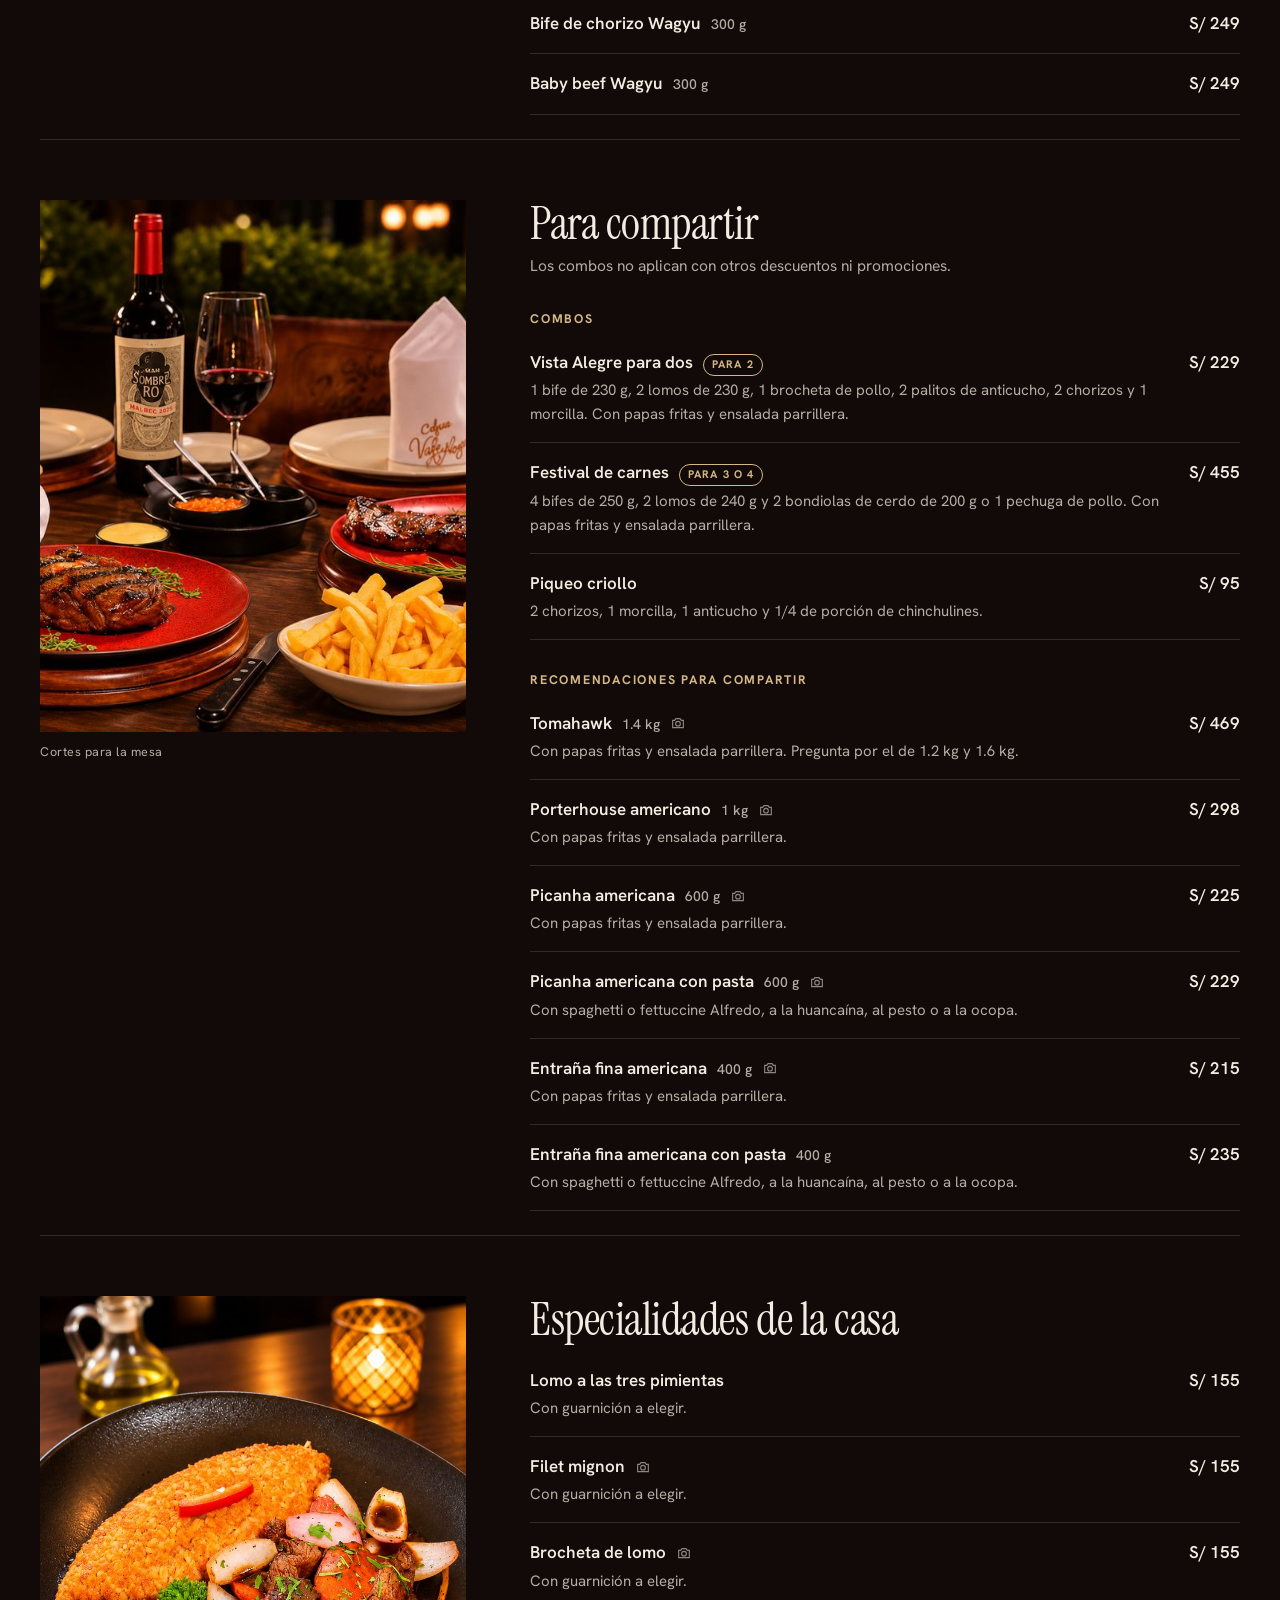
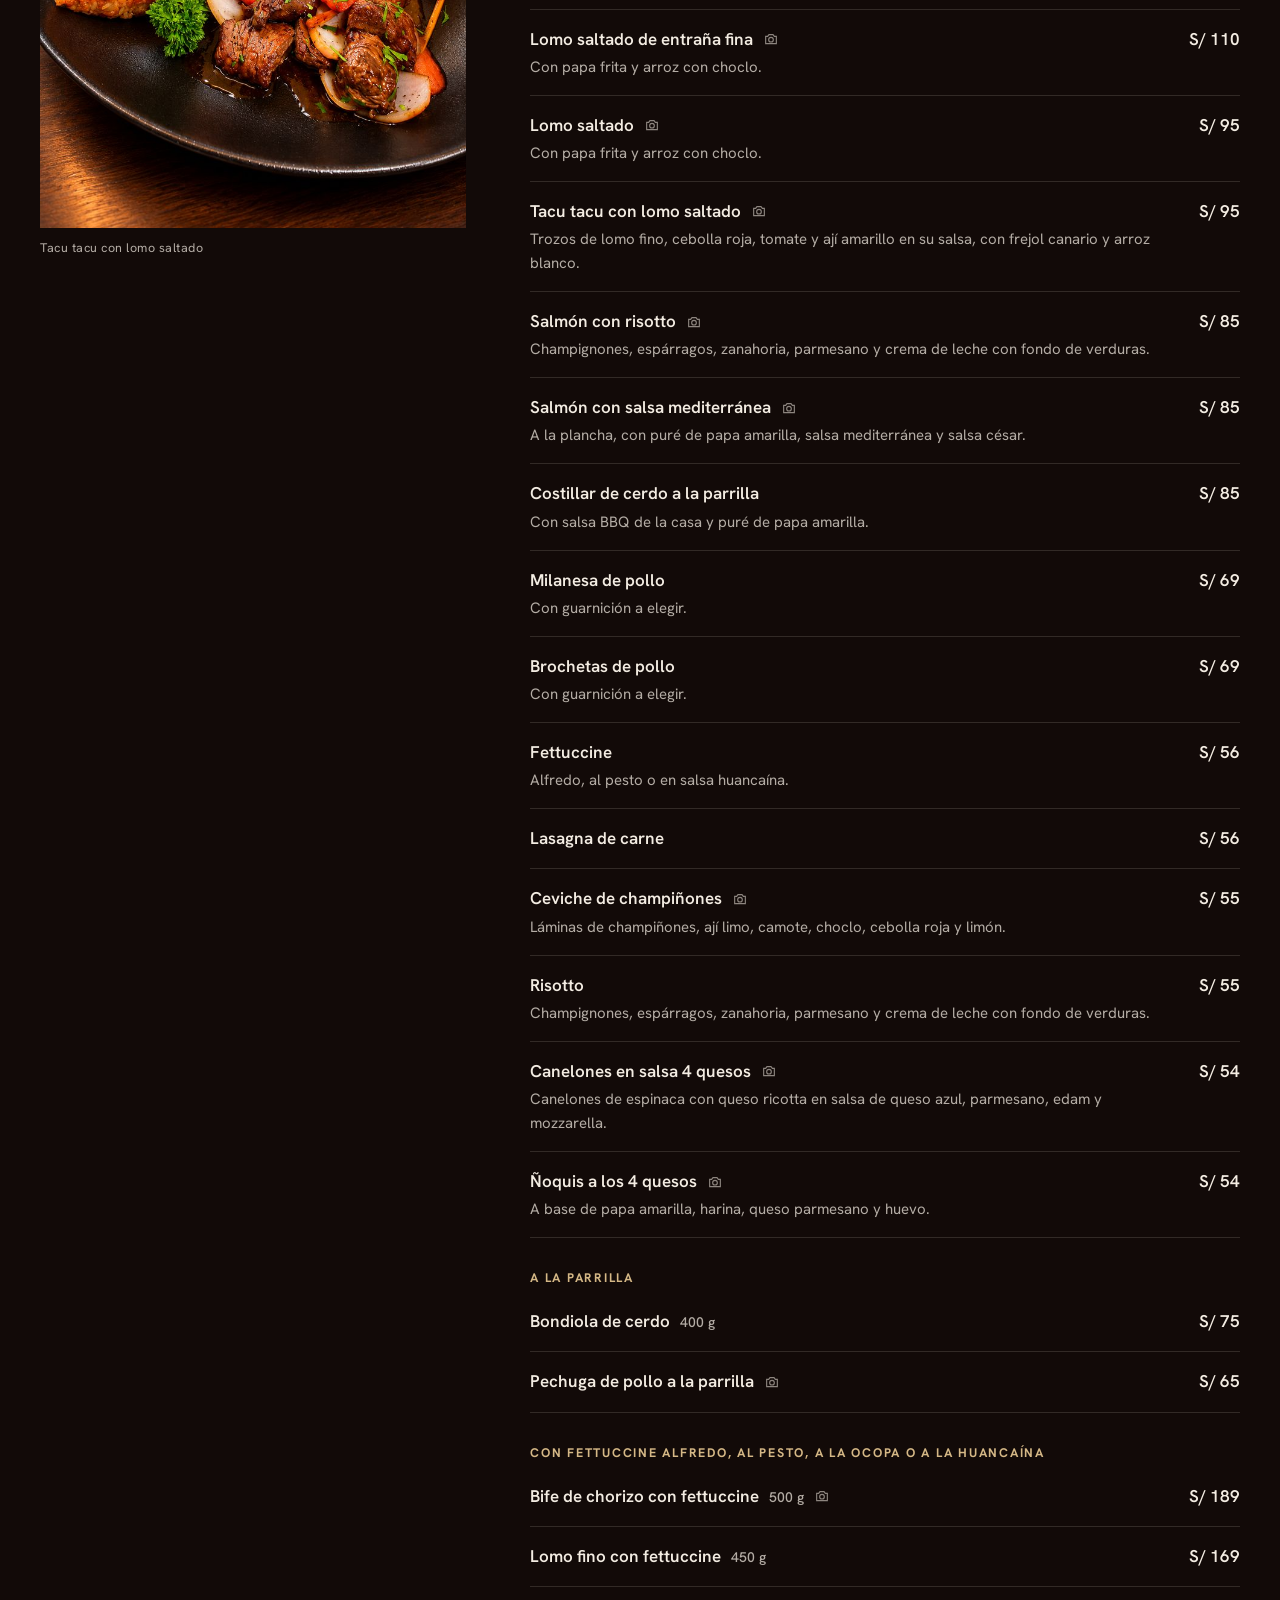
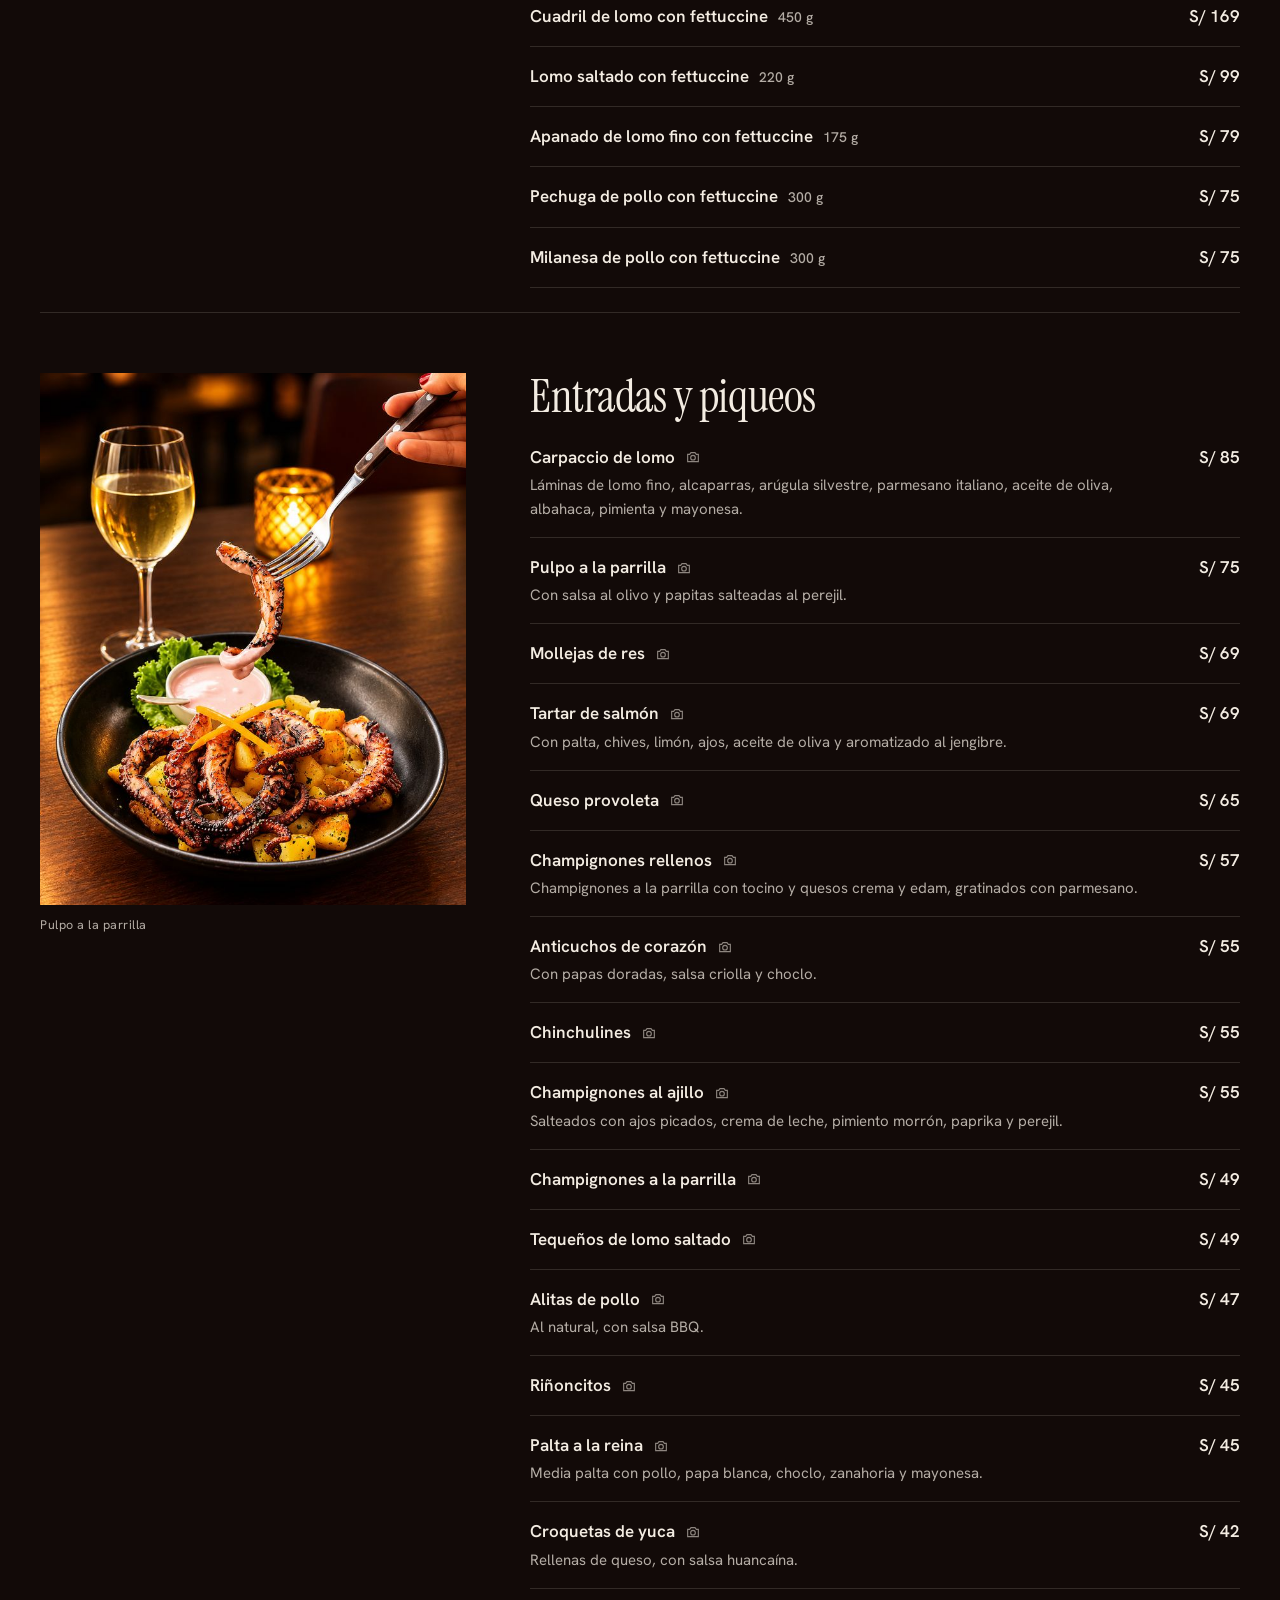
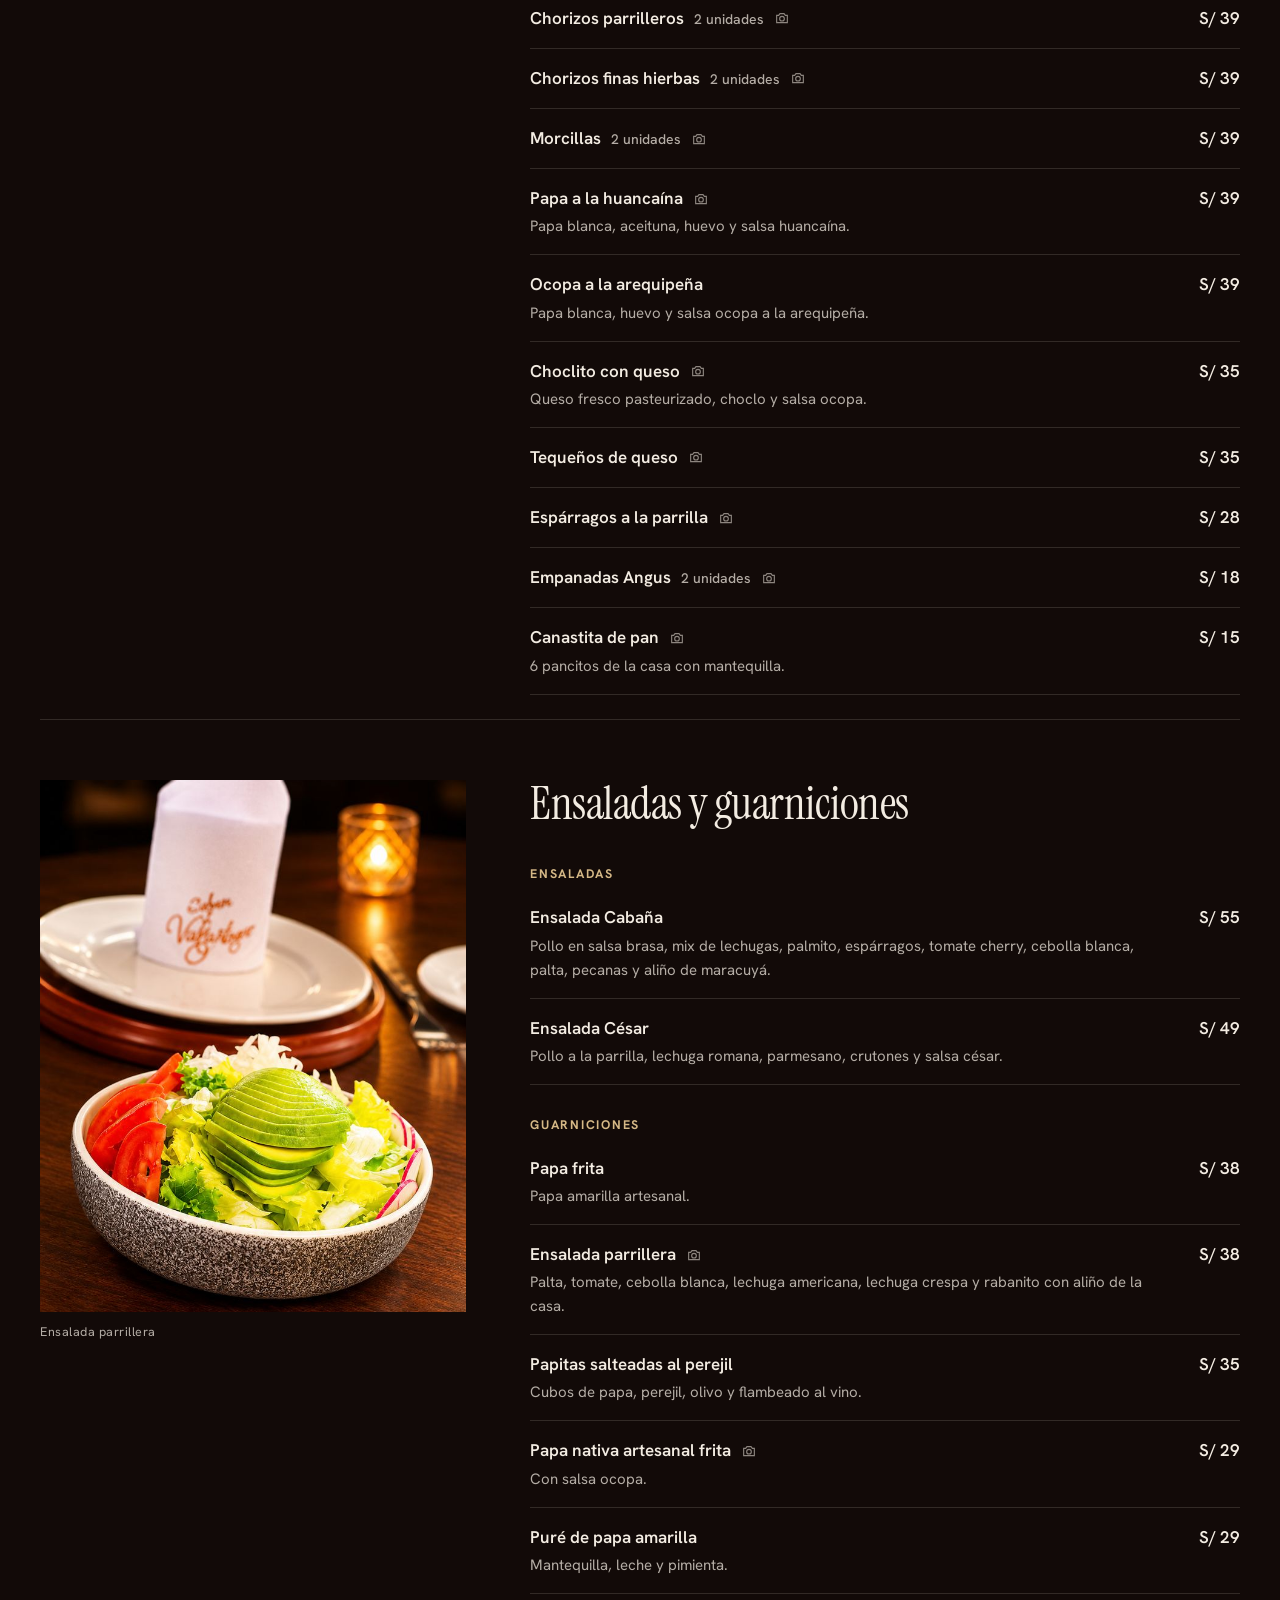
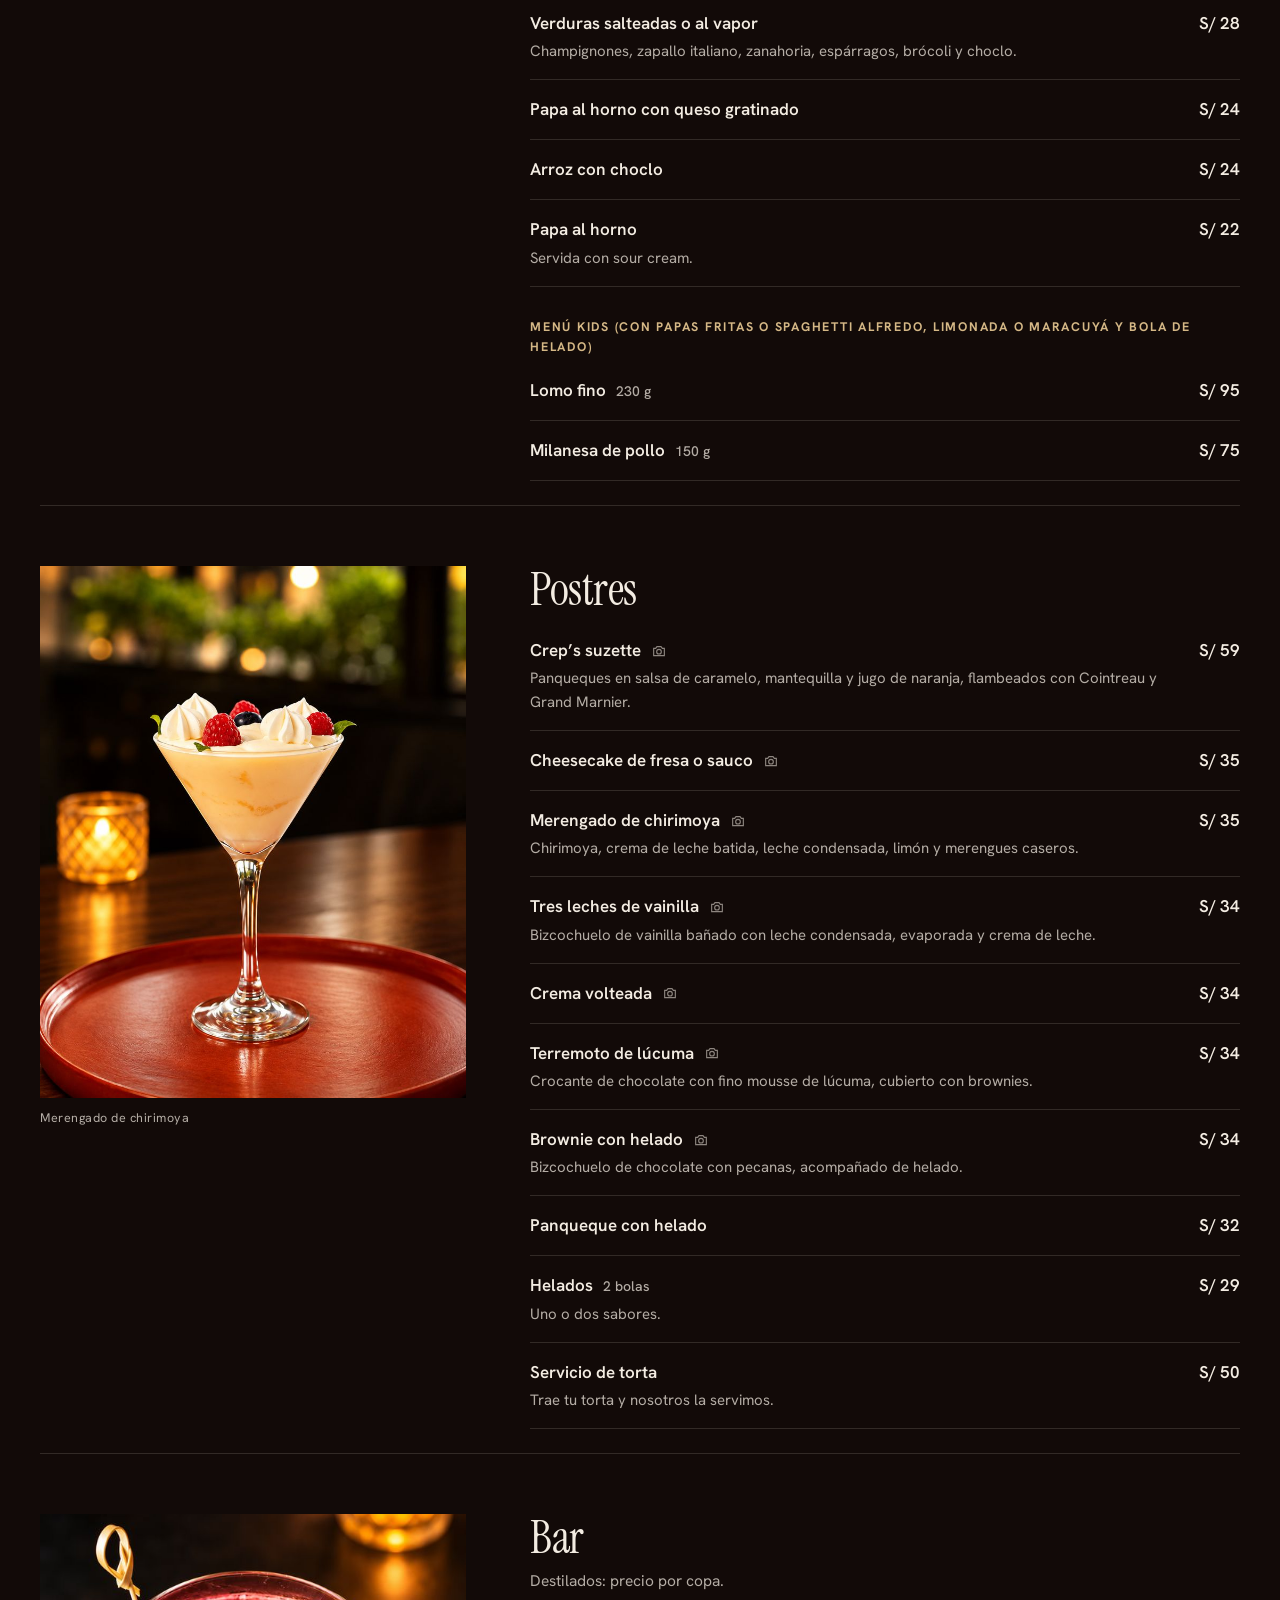
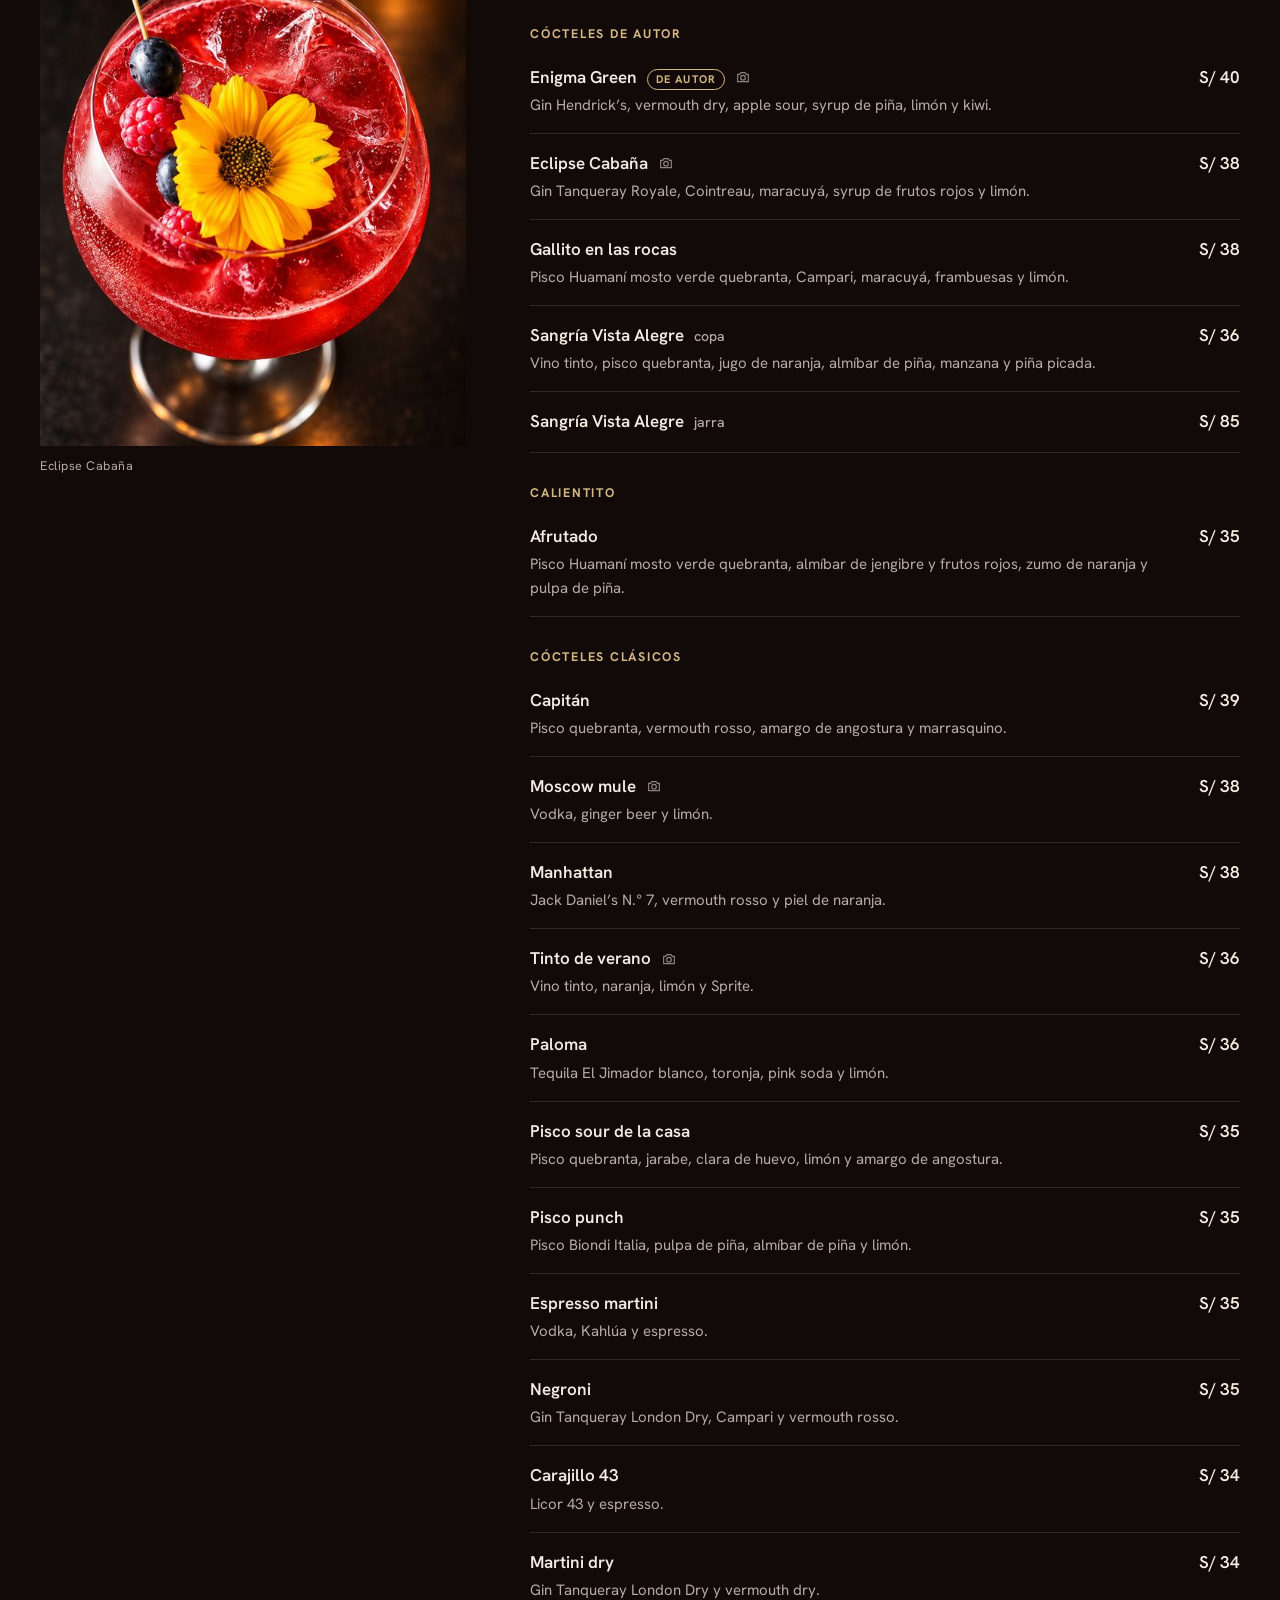
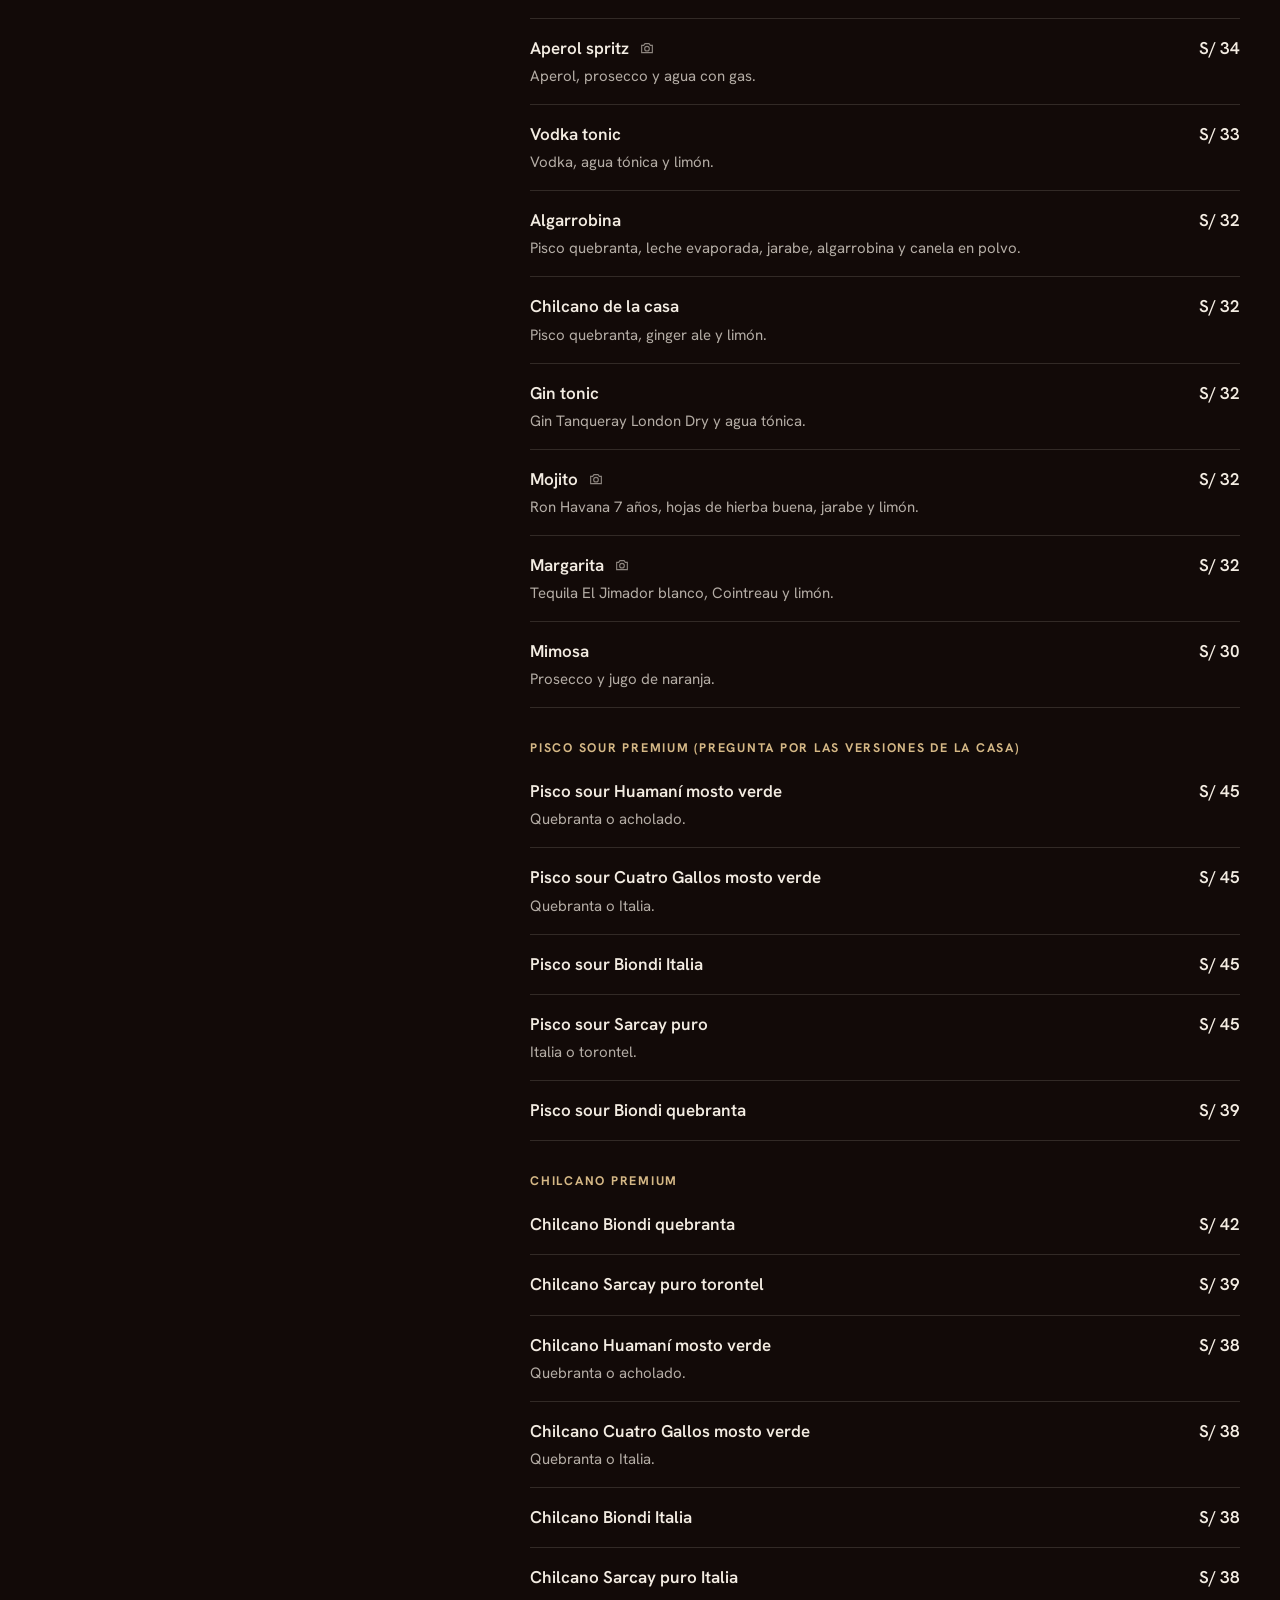
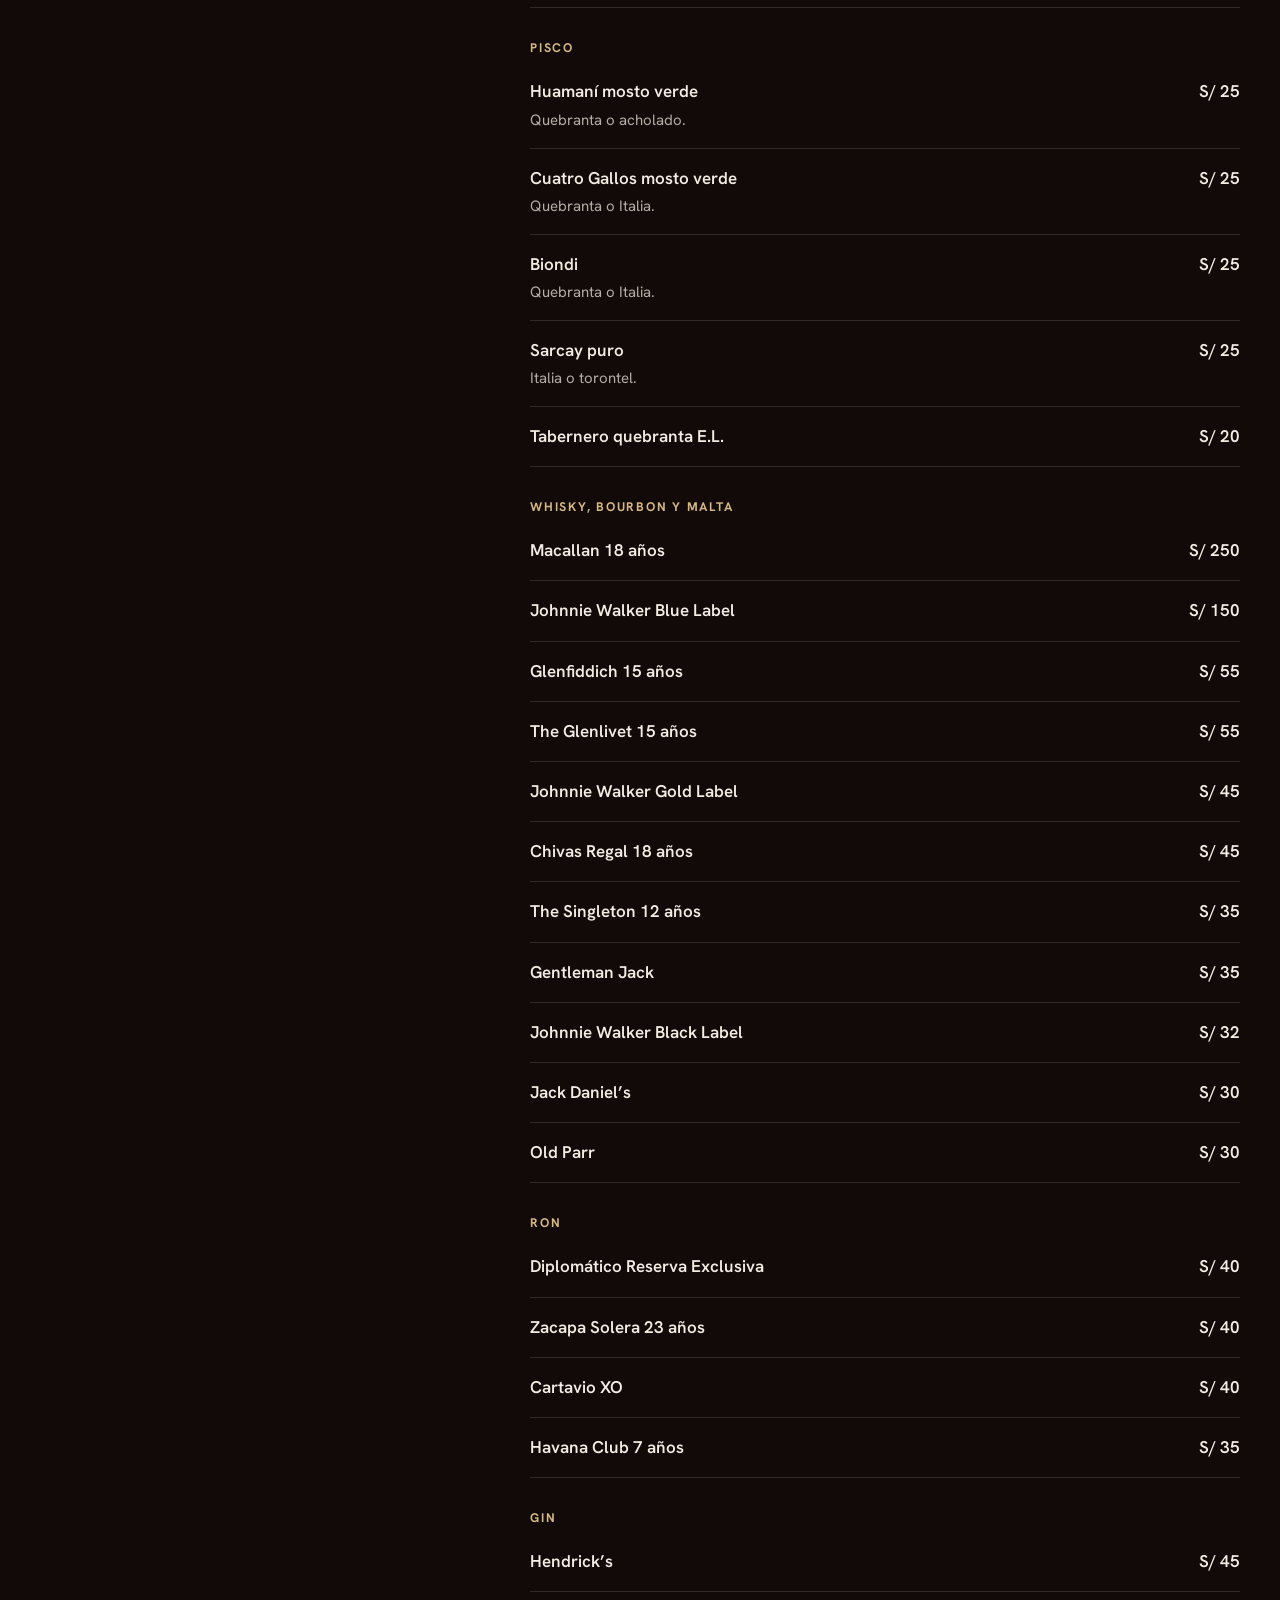
==== commit 82ee6fe7: "Intro: cierra con el bife de chorizo argentino a pantalla completa Pedido de Fermín: en los últimos " ====
--- a/index.html
+++ b/index.html
@@ -90,6 +90,8 @@
 .intro-video{position:absolute;inset:0;width:100%;height:100%;object-fit:cover;background:#0c0705}
 .intro-fondo{display:none;position:absolute;inset:0;width:100%;height:100%;object-fit:cover;filter:blur(32px) brightness(.4) saturate(1.2);transform:scale(1.15)}
 @media (min-aspect-ratio:4/5){.intro-video{object-fit:contain;background:transparent}.intro-fondo{display:block}}
+/* cierre de la intro: el bife de chorizo argentino a pantalla completa (pedido de Fermín 2026-11-25) */
+.intro-plato{position:absolute;inset:0;width:100%;height:100%;object-fit:cover;object-position:48% 55%;opacity:0;transform:scale(1.12);will-change:opacity,transform}
 .intro-oscuro{position:absolute;inset:0;z-index:1;background:#0c0705;opacity:0;pointer-events:none}
 .intro::after{content:"";position:absolute;inset:0;background:radial-gradient(ellipse at center,rgba(12,7,5,0) 40%,rgba(12,7,5,.65) 100%);pointer-events:none}
 .intro-logo{position:absolute;z-index:2;left:50%;top:50%;width:min(190px,44vw);transform:translate(-50%,-50%) scale(.9);opacity:0;filter:drop-shadow(0 24px 40px rgba(0,0,0,.6))}
@@ -485,6 +487,7 @@
 <div class="intro" id="intro" aria-hidden="true">
   <video class="intro-fondo" id="i-fondo" muted playsinline preload="none" poster="intro-poster.jpg" tabindex="-1"></video>
   <video class="intro-video" id="i-video" src="intro.mp4" muted playsinline preload="auto" poster="intro-poster.jpg" tabindex="-1"></video>
+  <img class="intro-plato" id="i-plato" src="intro-bife.jpg" alt="" decoding="async">
   <div class="intro-oscuro" id="i-oscuro"></div>
   <img class="intro-logo" id="i-logo" src="logo.png" alt="">
   <div class="intro-frase" data-i="introFrase">El fuego tiene historia</div>
@@ -770,7 +773,7 @@
 
 /* ===== Intro automática: video del restaurante (reel de Cabaña recortado a ~6 s) y al final el logo ===== */
 (() => {
-  const intro = $("intro"), vid = $("i-video"), fondo = $("i-fondo"), oscuro = $("i-oscuro"), logo = $("i-logo"), frase = intro.querySelector(".intro-frase"), barra = $("i-barra");
+  const intro = $("intro"), vid = $("i-video"), fondo = $("i-fondo"), oscuro = $("i-oscuro"), plato = $("i-plato"), logo = $("i-logo"), frase = intro.querySelector(".intro-frase"), barra = $("i-barra");
   // solo se salta si la persona ya está navegando dentro de la página (vuelve de Privacidad, Términos, etc.
   // o usa "atrás"); al abrir el link o recargar, sale siempre
   let visto = false;
@@ -799,10 +802,14 @@
     if (!intro.isConnected || intro.classList.contains("fuera")) return;
     const [x, D] = reloj();
     if (ancho && !vid.paused && Math.abs(fondo.currentTime - x) > .25) fondo.currentTime = x;
-    oscuro.style.opacity = .6 * tramo(x, D - 2.2, D - 1.2);
-    const l = ease(tramo(x, D - 1.9, D - 1.3));
+    // en los últimos 3 s entra el bife a pantalla completa, acercándose despacio; se ve solo ~1 s
+    // y recién ahí se oscurece un poco y aparecen el logo y la frase encima
+    plato.style.opacity = ease(tramo(x, D - 3, D - 2.4));
+    plato.style.transform = `scale(${1.12 - .12 * tramo(x, D - 3, D)})`;
+    oscuro.style.opacity = .5 * tramo(x, D - 1.3, D - .6);
+    const l = ease(tramo(x, D - 1.1, D - .5));
     logo.style.opacity = l; logo.style.transform = `translate(-50%,-50%) scale(${.9 + .1 * l})`;
-    frase.style.opacity = tramo(x, D - 1.7, D - 1.1); frase.style.transform = `translateY(${(1 - tramo(x, D - 1.7, D - 1)) * 14}px)`;
+    frase.style.opacity = tramo(x, D - .9, D - .3); frase.style.transform = `translateY(${(1 - tramo(x, D - .9, D - .2)) * 14}px)`;
     barra.style.transform = `scaleX(${tramo(x, 0, D)})`;
     requestAnimationFrame(paso);
   };
@@ -810,11 +817,11 @@
   let empezo = false;
   // plan B: si el video no carga a tiempo (mala señal), el celular no deja reproducirlo (modo ahorro
   // de batería) o la persona pidió menos movimiento, la intro igual sale: foto del restaurante,
-  // se oscurece y aparecen el logo y la frase (3,2 s)
+  // entra el bife, se oscurece y aparecen el logo y la frase (3,6 s)
   const conFoto = () => {
     if (empezo || intro.classList.contains("fuera")) return;
     empezo = true; vid.pause();
-    const t0 = performance.now(), D = 3.2;
+    const t0 = performance.now(), D = 3.6;
     reloj = () => [(performance.now() - t0) / 1000, D];
     requestAnimationFrame(paso);
     setTimeout(cerrar, (D + .9) * 1000);
